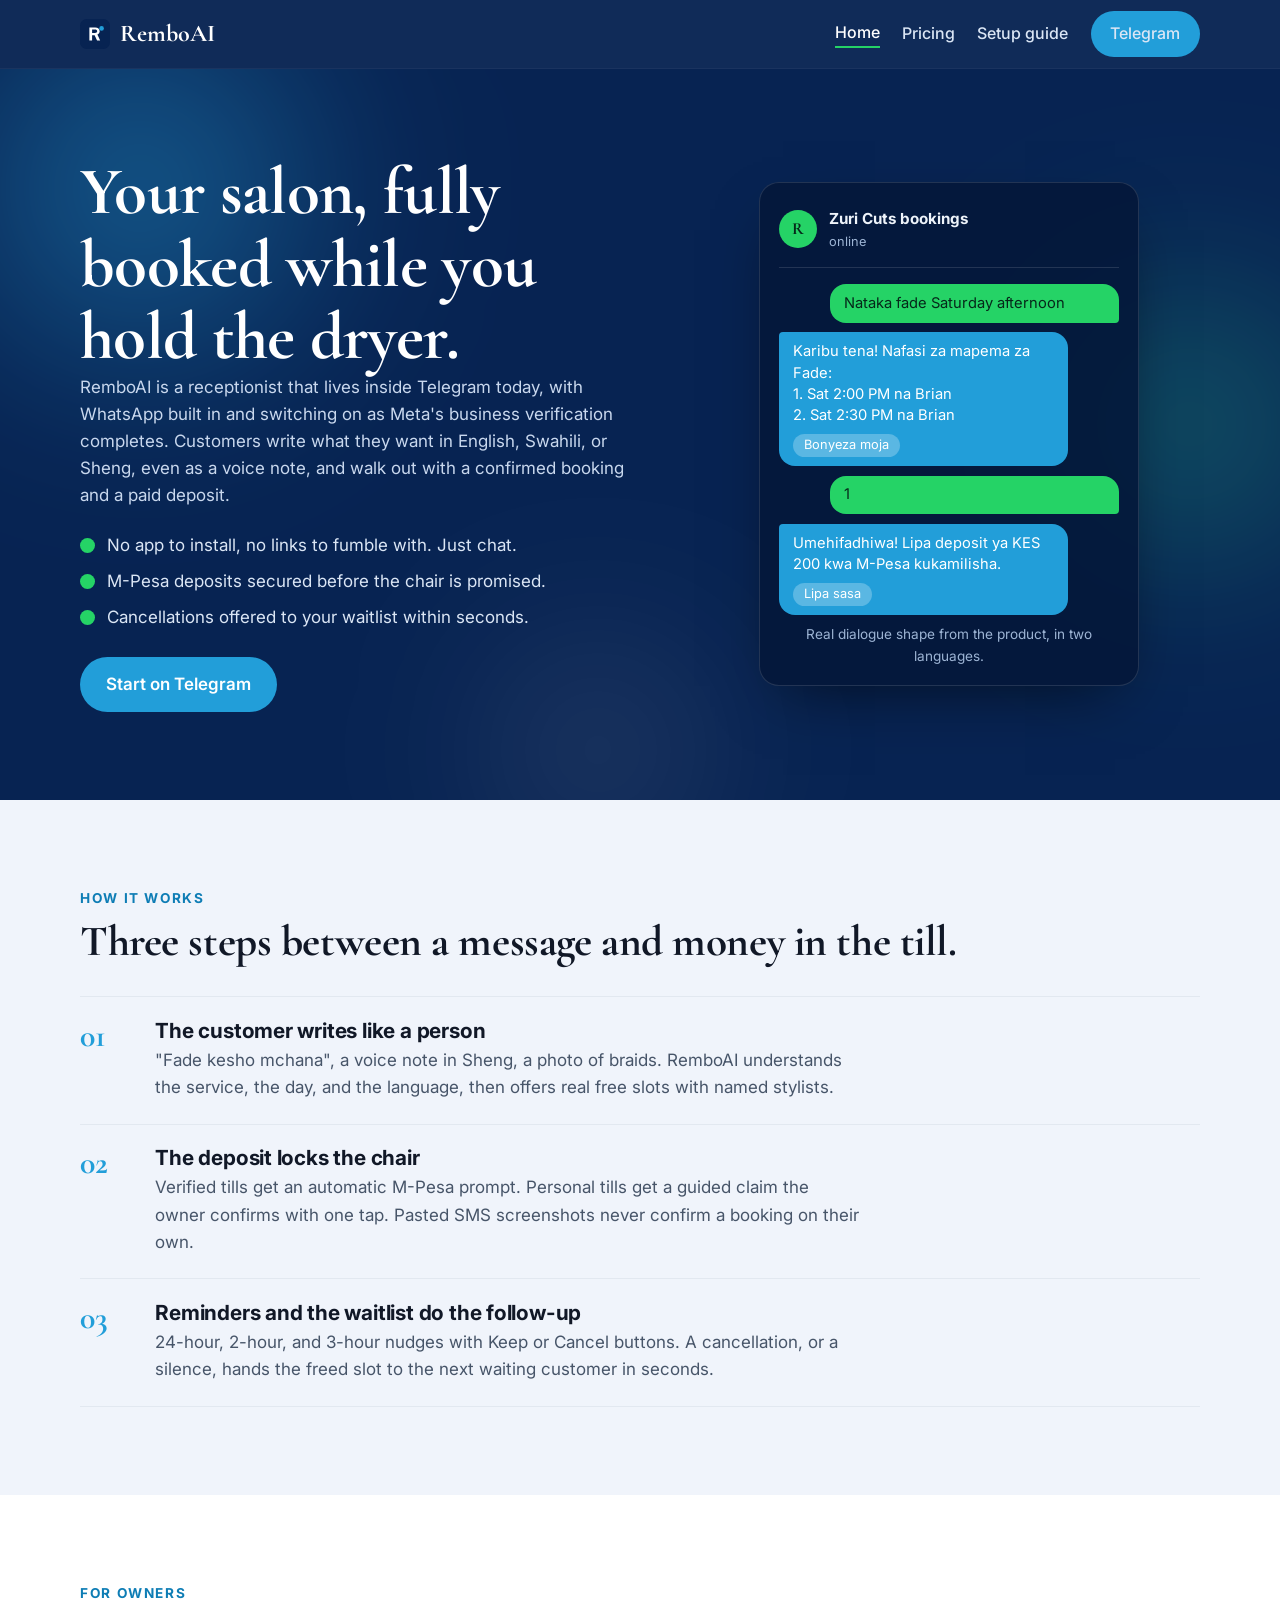
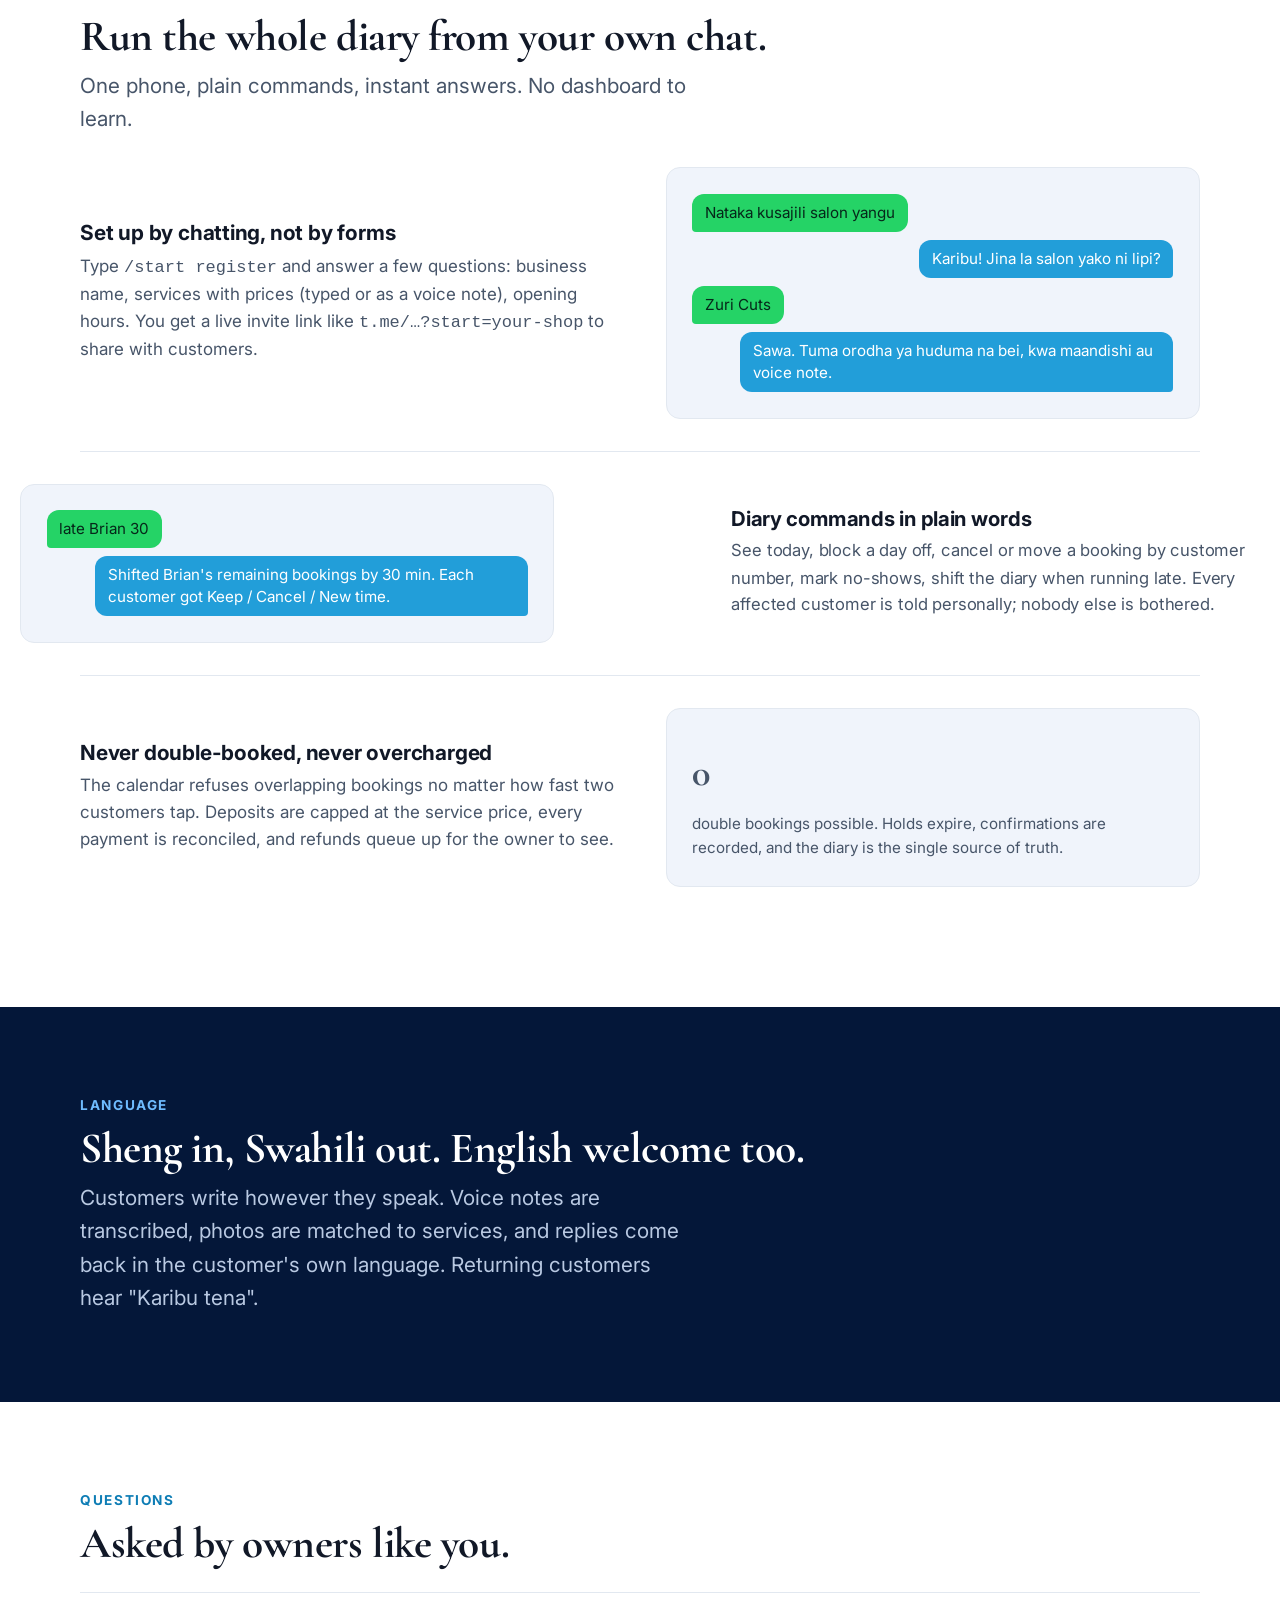
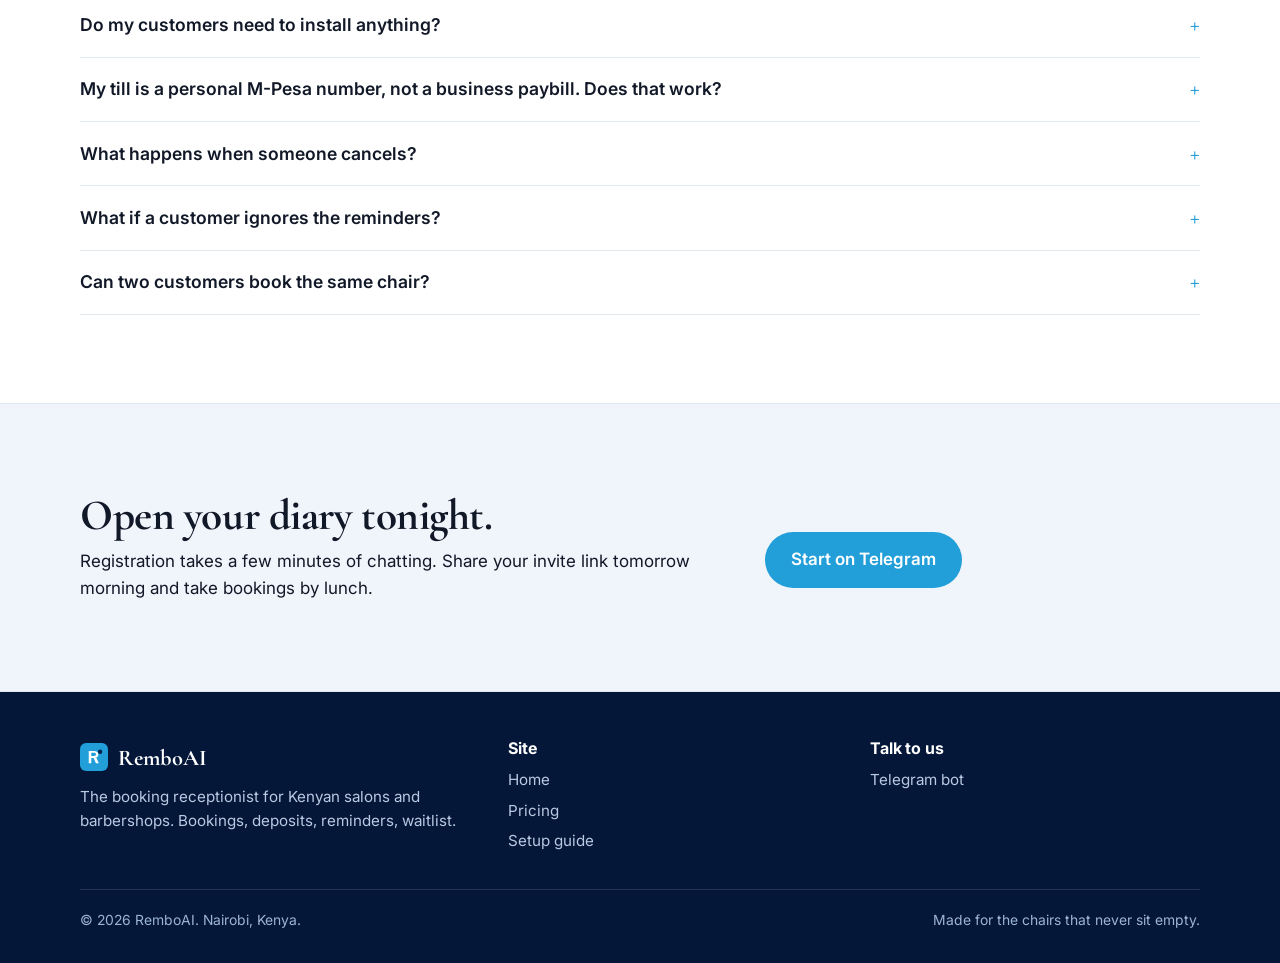
==== site/index.html @ 2207c476 "Add assistant agent and hardening" ====
<!DOCTYPE html>
<html lang="en" class="no-js">
<head>
<meta charset="UTF-8">
<meta name="viewport" content="width=device-width, initial-scale=1.0">
<meta name="theme-color" content="#072352">
<script>document.documentElement.classList.replace('no-js','js');</script>
<title>RemboAI: Your salon's booking receptionist on Telegram, WhatsApp-ready</title>
<meta name="description" content="RemboAI books appointments, takes M-Pesa deposits, sends reminders, and fills cancellations for Kenyan salons and barbershops. Your customers just chat.">
<meta property="og:type" content="website">
<meta property="og:title" content="RemboAI: Your salon's booking receptionist">
<meta property="og:description" content="Bookings, M-Pesa deposits, reminders, and waitlist fill for salons. Your customers just chat.">
<meta property="og:url" content="https://remboai.co.ke/">
<meta name="twitter:card" content="summary">
<link rel="icon" type="image/svg+xml" href="favicon.svg">
<link rel="preconnect" href="https://fonts.googleapis.com">
<link rel="preconnect" href="https://fonts.gstatic.com" crossorigin>
<link href="https://fonts.googleapis.com/css2?family=Cormorant+Garamond:wght@400;600;700&family=Inter:wght@400;500;600;700&display=swap" rel="stylesheet">
<link rel="stylesheet" href="assets/site.css">
<script type="application/ld+json">
{"@context":"https://schema.org","@type":"SoftwareApplication","name":"RemboAI","applicationCategory":"BusinessApplication","operatingSystem":"Telegram","offers":{"@type":"Offer","price":"0","priceCurrency":"KES"},"description":"Chat receptionist for salons: bookings, M-Pesa deposits, reminders, waitlist fill."}
</script>
</head>
<body>
<header class="site-header">
  <div class="wrap header-inner">
    <a class="brand" href="index.html" aria-label="RemboAI home">
      <svg viewBox="0 0 64 64" aria-hidden="true"><rect width="64" height="64" rx="14" fill="#072352"/><path d="M20 46V18h12.5c5.8 0 9.5 3.1 9.5 8 0 3.4-1.9 5.9-4.9 7.1L43 46h-6.6l-5.2-11.5H25.8V46H20zm5.8-16.4h6.2c2.9 0 4.6-1.5 4.6-3.7 0-2.2-1.7-3.6-4.6-3.6h-6.2v7.3z" fill="#fff"/><circle cx="46" cy="20" r="5" fill="#229ed9"/></svg>
      RemboAI
    </a>
    <button class="nav-toggle" aria-expanded="false" aria-controls="main-nav" aria-label="Menu">☰</button>
    <nav class="main-nav" id="main-nav" aria-label="Main">
      <a href="index.html" aria-current="page">Home</a>
      <a href="pricing.html">Pricing</a>
      <a href="setup.html">Setup guide</a>
      <div class="nav-cta">
        <a class="btn btn-primary btn-sm" href="https://t.me/Remboai1_bot">Telegram</a>
      </div>
    </nav>
  </div>
</header>

<main>
  <section class="hero">
    <div class="hero-orb orb-tg" aria-hidden="true"></div>
    <div class="hero-orb orb-wa" aria-hidden="true"></div>
    <div class="hero-orb orb-pearl" aria-hidden="true"></div>
    <div class="wrap hero-grid">
      <div class="hero-copy reveal">
        <h1>Your salon, fully booked while you hold the dryer.</h1>
        <p class="standfirst">RemboAI is a receptionist that lives inside Telegram today, with WhatsApp built in and switching on as Meta's business verification completes. Customers write what they want in English, Swahili, or Sheng, even as a voice note, and walk out with a confirmed booking and a paid deposit.</p>
        <ul class="hero-points">
          <li>No app to install, no links to fumble with. Just chat.</li>
          <li>M-Pesa deposits secured before the chair is promised.</li>
          <li>Cancellations offered to your waitlist within seconds.</li>
        </ul>
        <div class="btn-row">
          <a class="btn btn-tg" href="https://t.me/Remboai1_bot">Start on Telegram</a>
        </div>
      </div>
      <div class="chat-mock reveal d1" role="img" aria-label="Example chat: a customer books a fade for Saturday afternoon and pays a deposit">
        <header>
          <span class="chat-avatar">R</span>
          <div><strong>Zuri Cuts bookings</strong><small>online</small></div>
        </header>
        <p class="bubble me">Nataka fade Saturday afternoon</p>
        <p class="bubble them">Karibu tena! Nafasi za mapema za Fade:<br>1. Sat 2:00 PM na Brian<br>2. Sat 2:30 PM na Brian<br><span class="tap">Bonyeza moja</span></p>
        <p class="bubble me">1</p>
        <p class="bubble them">Umehifadhiwa! Lipa deposit ya KES 200 kwa M-Pesa kukamilisha.<br><span class="tap">Lipa sasa</span></p>
        <p class="chat-caption">Real dialogue shape from the product, in two languages.</p>
      </div>
    </div>
  </section>

  <section class="band-tint" aria-labelledby="how">
    <div class="wrap reveal">
      <p class="section-kicker">How it works</p>
      <h2 id="how">Three steps between a message and money in the till.</h2>
      <ol class="steps">
        <li>
          <div><h3>The customer writes like a person</h3>
          <p>"Fade kesho mchana", a voice note in Sheng, a photo of braids. RemboAI understands the service, the day, and the language, then offers real free slots with named stylists.</p></div>
        </li>
        <li>
          <div><h3>The deposit locks the chair</h3>
          <p>Verified tills get an automatic M-Pesa prompt. Personal tills get a guided claim the owner confirms with one tap. Pasted SMS screenshots never confirm a booking on their own.</p></div>
        </li>
        <li>
          <div><h3>Reminders and the waitlist do the follow-up</h3>
          <p>24-hour, 2-hour, and 3-hour nudges with Keep or Cancel buttons. A cancellation, or a silence, hands the freed slot to the next waiting customer in seconds.</p></div>
        </li>
      </ol>
    </div>
  </section>

  <section aria-labelledby="owners">
    <div class="wrap reveal">
      <p class="section-kicker">For owners</p>
      <h2 id="owners">Run the whole diary from your own chat.</h2>
      <p class="lede">One phone, plain commands, instant answers. No dashboard to learn.</p>
      <div class="feature-row">
        <div>
          <h3>Set up by chatting, not by forms</h3>
          <p>Type <code>/start register</code> and answer a few questions: business name, services with prices (typed or as a voice note), opening hours. You get a live invite link like <code>t.me/…?start=your-shop</code> to share with customers.</p>
        </div>
        <div class="feature-visual">
          <div class="mini-chat">
            <span class="q">Nataka kusajili salon yangu</span>
            <span class="a">Karibu! Jina la salon yako ni lipi?</span>
            <span class="q">Zuri Cuts</span>
            <span class="a">Sawa. Tuma orodha ya huduma na bei, kwa maandishi au voice note.</span>
          </div>
        </div>
      </div>
      <div class="feature-row flip">
        <div>
          <h3>Diary commands in plain words</h3>
          <p>See today, block a day off, cancel or move a booking by customer number, mark no-shows, shift the diary when running late. Every affected customer is told personally; nobody else is bothered.</p>
        </div>
        <div class="feature-visual">
          <div class="mini-chat">
            <span class="q">late Brian 30</span>
            <span class="a">Shifted Brian's remaining bookings by 30 min. Each customer got Keep / Cancel / New time.</span>
          </div>
        </div>
      </div>
      <div class="feature-row">
        <div>
          <h3>Never double-booked, never overcharged</h3>
          <p>The calendar refuses overlapping bookings no matter how fast two customers tap. Deposits are capped at the service price, every payment is reconciled, and refunds queue up for the owner to see.</p>
        </div>
        <div class="feature-visual">
          <p class="stat">0</p>
          <p>double bookings possible. Holds expire, confirmations are recorded, and the diary is the single source of truth.</p>
        </div>
      </div>
    </div>
  </section>

  <section class="band-dark" aria-labelledby="langs">
    <div class="wrap reveal">
      <p class="section-kicker">Language</p>
      <h2 id="langs">Sheng in, Swahili out. English welcome too.</h2>
      <p class="lede">Customers write however they speak. Voice notes are transcribed, photos are matched to services, and replies come back in the customer's own language. Returning customers hear "Karibu tena".</p>
    </div>
  </section>

  <section aria-labelledby="faq">
    <div class="wrap reveal">
      <p class="section-kicker">Questions</p>
      <h2 id="faq">Asked by owners like you.</h2>
      <div class="faq">
        <details>
          <summary>Do my customers need to install anything?</summary>
          <p>No. Everything happens in the WhatsApp or Telegram they already use. The invite link opens a chat, not a download page.</p>
        </details>
        <details>
          <summary>My till is a personal M-Pesa number, not a business paybill. Does that work?</summary>
          <p>Yes. The customer pays at your till and sends the amount plus M-Pesa code in chat; you confirm receipt with one tap and the booking locks in. Unverified screenshots alone never confirm anything.</p>
        </details>
        <details>
          <summary>What happens when someone cancels?</summary>
          <p>The freed slot is offered to your waitlist in join order. The first to tap Yes within 10 minutes takes it. If nobody is waiting, the slot simply opens up.</p>
        </details>
        <details>
          <summary>What if a customer ignores the reminders?</summary>
          <p>The 3-hour Still-coming nudge carries Keep or Cancel buttons. A Cancel frees the slot at once; silence close to the appointment releases it toward the waitlist, and the customer is told.</p>
        </details>
        <details>
          <summary>Can two customers book the same chair?</summary>
          <p>No. The calendar holds a slot the moment it is tapped and the database refuses overlaps, so even two simultaneous taps cannot double-book one stylist.</p>
        </details>
      </div>
    </div>
  </section>

  <section class="cta-band" aria-labelledby="start">
    <div class="wrap reveal">
      <div>
        <h2 id="start">Open your diary tonight.</h2>
        <p>Registration takes a few minutes of chatting. Share your invite link tomorrow morning and take bookings by lunch.</p>
      </div>
      <div class="btn-row">
        <a class="btn btn-primary" href="https://t.me/Remboai1_bot">Start on Telegram</a>
      </div>
    </div>
  </section>
</main>

<footer class="site-footer">
  <div class="wrap">
    <div class="footer-grid">
      <div>
        <p class="footer-brand">
          <svg viewBox="0 0 64 64" aria-hidden="true"><rect width="64" height="64" rx="14" fill="#229ed9"/><path d="M20 46V18h12.5c5.8 0 9.5 3.1 9.5 8 0 3.4-1.9 5.9-4.9 7.1L43 46h-6.6l-5.2-11.5H25.8V46H20zm5.8-16.4h6.2c2.9 0 4.6-1.5 4.6-3.7 0-2.2-1.7-3.6-4.6-3.6h-6.2v7.3z" fill="#fff"/><circle cx="46" cy="20" r="5" fill="#072352"/></svg>
          RemboAI
        </p>
        <p>The booking receptionist for Kenyan salons and barbershops. Bookings, deposits, reminders, waitlist.</p>
      </div>
      <div>
        <h3>Site</h3>
        <ul>
          <li><a href="index.html">Home</a></li>
          <li><a href="pricing.html">Pricing</a></li>
          <li><a href="setup.html">Setup guide</a></li>
        </ul>
      </div>
      <div>
        <h3>Talk to us</h3>
        <ul>
          <li><a href="https://t.me/Remboai1_bot">Telegram bot</a></li>
        </ul>
      </div>
    </div>
    <div class="footer-base">
      <span>© <span id="year">2026</span> RemboAI. Nairobi, Kenya.</span>
      <span>Made for the chairs that never sit empty.</span>
    </div>
  </div>
</footer>
<script src="assets/site.js" defer></script>
</body>
</html>
---- site/assets/site.css ----
/* RemboAI site: The Guard's type and motion system, RemboAI's voice.
   Cormorant Garamond display + Inter body, navy depth, Telegram blue
   and WhatsApp green as the two live accents. Mobile first. */
:root {
  --navy: #072352;
  --navy-deep: #041739;
  --ink: #111827;
  --muted: #475569;
  --line: #e2e8f0;
  --mist: #f0f4fb;
  --white: #fff;
  --tg: #229ed9;
  --tg-dark: #0e7db5;
  --wa: #25d366;
  --wa-dark: #128c7e;
  --teal: #0aa89e;
  --light-blue: #6fbcff;
  --radius-card: 14px;
  --radius-pill: 999px;
  --font-display: "Cormorant Garamond", Georgia, serif;
  --font-body: "Inter", -apple-system, BlinkMacSystemFont, "Segoe UI", sans-serif;
}

*, *::before, *::after { box-sizing: border-box; }
* { margin: 0; }
html { -webkit-text-size-adjust: 100%; scroll-behavior: smooth; -webkit-font-smoothing: antialiased; }
body {
  font-family: var(--font-body);
  color: var(--ink);
  background: var(--white);
  line-height: 1.6;
  font-size: 1.0625rem;
  overflow-x: hidden;
}
section { overflow-x: clip; }
img, svg { max-width: 100%; height: auto; display: block; }
a { color: var(--tg-dark); }
:focus-visible { outline: 3px solid var(--wa); outline-offset: 2px; }

.wrap { width: min(1120px, 92vw); margin-inline: auto; }
section { padding-block: clamp(3rem, 7vw, 5.5rem); }

h1, h2, h3 { font-family: var(--font-display); line-height: 1.08; letter-spacing: -0.01em; }
h1 { font-size: clamp(2.6rem, 5.6vw, 4.2rem); font-weight: 700; }
h2 { font-size: clamp(1.9rem, 3.6vw, 2.7rem); font-weight: 700; margin-bottom: 0.6rem; }
h3 { font-size: 1.3rem; font-weight: 700; font-family: var(--font-body); }
.lede { font-size: clamp(1.1rem, 1.8vw, 1.3rem); color: var(--muted); max-width: 38rem; }
.section-kicker {
  font-size: 0.85rem; font-weight: 700; letter-spacing: 0.12em;
  text-transform: uppercase; color: var(--tg-dark); margin-bottom: 0.5rem;
}

/* Header: fixed navy glass like the reference. */
.site-header {
  position: fixed; top: 0; left: 0; right: 0; z-index: 100;
  background: rgba(7, 35, 82, 0.96);
  border-bottom: 1px solid rgba(255, 255, 255, 0.08);
}
.header-inner { display: flex; align-items: center; justify-content: space-between; gap: 1rem; height: 68px; }
.brand { display: flex; align-items: center; gap: 0.6rem; text-decoration: none; color: #fff; font-family: var(--font-display); font-size: 1.5rem; font-weight: 700; }
.brand svg { width: 30px; height: 30px; }
.main-nav { display: flex; align-items: center; gap: 1.4rem; }
.main-nav a { text-decoration: none; color: #dbe6f5; font-weight: 500; font-size: 1rem; }
.main-nav a:hover { color: #fff; }
.main-nav a[aria-current="page"] { color: #fff; border-bottom: 2px solid var(--wa); }
.nav-cta { display: flex; gap: 0.6rem; }
.nav-toggle { display: none; background: none; border: 1px solid rgba(255,255,255,0.3); border-radius: 8px; padding: 0.45rem 0.7rem; font-size: 1.1rem; cursor: pointer; color: #fff; }
main { padding-top: 68px; }

/* Buttons: Telegram blue primary, WhatsApp green secondary. */
.btn {
  display: inline-block; text-decoration: none; font-weight: 600;
  padding: 0.75rem 1.5rem; border-radius: var(--radius-pill);
  border: 2px solid transparent; transition: background 0.15s, transform 0.15s;
}
.btn-tg { background: var(--tg); color: #fff; }
.btn-tg:hover { background: var(--tg-dark); color: #fff; transform: translateY(-1px); }
.btn-wa { background: var(--wa); color: #06281a; }
.btn-wa:hover { background: #1eb85a; color: #06281a; transform: translateY(-1px); }
.btn-primary { background: var(--tg); color: #fff; }
.btn-primary:hover { background: var(--tg-dark); color: #fff; }
.btn-outline { background: transparent; color: var(--navy); border-color: var(--navy); }
.btn-outline:hover { background: var(--navy); color: #fff; }
.btn-gold { background: var(--wa); border-color: var(--wa); color: #06281a; }
.btn-gold:hover { background: #1eb85a; border-color: #1eb85a; color: #06281a; }
.btn-row { display: flex; flex-wrap: wrap; gap: 0.8rem; margin-top: 1.6rem; }
.btn-sm { padding: 0.5rem 1.1rem; font-size: 0.95rem; }
.nav-cta .btn-outline { color: #fff; border-color: rgba(255,255,255,0.5); }
.nav-cta .btn-outline:hover { background: #fff; color: var(--navy); }

/* Hero: dark navy stage with drifting Telegram/WhatsApp orbs. */
.hero { position: relative; background: var(--navy); color: #fff; overflow: hidden; padding-block: clamp(3rem, 7vw, 5.5rem); }
.hero h1 { color: #fff; }
.hero .standfirst { color: #c9d8ee; }
.hero-points { list-style: none; padding: 0; margin-top: 1.4rem; display: grid; gap: 0.55rem; color: #dbe6f5; }
.hero-points li { padding-left: 1.7rem; position: relative; }
.hero-points li::before { content: ""; position: absolute; left: 0; top: 0.35em; width: 0.9em; height: 0.9em; border-radius: 50%; background: var(--wa); }
.hero-grid { position: relative; z-index: 1; display: grid; grid-template-columns: 1.05fr 0.95fr; gap: clamp(2rem, 5vw, 4rem); align-items: center; }
.hero-orb { position: absolute; border-radius: 50%; filter: blur(90px); mix-blend-mode: screen; pointer-events: none; animation: orbDrift 20s ease-in-out infinite; }
.orb-tg { width: 520px; height: 520px; top: -140px; left: -120px; background: radial-gradient(circle, rgba(34, 158, 217, 0.55) 0%, transparent 65%); }
.orb-wa { width: 420px; height: 420px; top: 20%; right: -120px; background: radial-gradient(circle, rgba(37, 211, 102, 0.4) 0%, transparent 65%); animation-duration: 17s; animation-delay: -5s; }
.orb-pearl { width: 300px; height: 300px; bottom: -100px; left: 35%; background: radial-gradient(circle, rgba(255, 255, 255, 0.22) 0%, transparent 60%); animation-duration: 23s; animation-delay: -9s; }
@keyframes orbDrift {
  0%, 100% { transform: translate3d(0, 0, 0) scale(1); }
  33% { transform: translate3d(60px, -50px, 0) scale(1.12); }
  66% { transform: translate3d(-50px, 40px, 0) scale(0.92); }
}

/* Chat mockup: the two channel colours talk to each other. */
.chat-mock {
  background: rgba(4, 23, 57, 0.85); color: #eef3fa; border-radius: 20px;
  padding: 1.4rem 1.2rem 1.1rem; border: 1px solid rgba(255, 255, 255, 0.12);
  box-shadow: 0 24px 60px -24px rgba(0, 0, 0, 0.6);
  max-width: 380px; margin-inline: auto; width: 100%;
}
.chat-mock header { display: flex; align-items: center; gap: 0.7rem; padding-bottom: 0.9rem; border-bottom: 1px solid rgba(255,255,255,0.12); margin-bottom: 1rem; }
.chat-avatar { width: 38px; height: 38px; border-radius: 50%; background: var(--wa); color: #06281a; display: grid; place-items: center; font-weight: 700; font-family: var(--font-display); }
.chat-mock header small { display: block; color: #9db4d4; font-size: 0.8rem; }
.chat-mock header strong { font-size: 0.95rem; }
.bubble { max-width: 85%; padding: 0.55rem 0.85rem; margin-bottom: 0.6rem; font-size: 0.92rem; line-height: 1.45; }
.bubble.them { background: var(--tg); color: #fff; border-radius: 4px 16px 16px 16px; }
.bubble.me { background: var(--wa); color: #06281a; margin-left: auto; border-radius: 16px 16px 4px 16px; }
.bubble .tap { display: inline-block; margin-top: 0.45rem; background: rgba(255, 255, 255, 0.25); border-radius: 999px; padding: 0.15rem 0.7rem; font-size: 0.8rem; }
.chat-caption { text-align: center; color: #9db4d4; font-size: 0.85rem; margin-top: 0.4rem; }

/* Bubbles arrive one by one when the mock scrolls into view. */
.js .chat-mock .bubble, .js .chat-mock .chat-caption { opacity: 0; transform: translateY(12px); transition: opacity 0.5s ease, transform 0.5s ease; }
.js .chat-mock.playing .bubble, .js .chat-mock.playing .chat-caption { opacity: 1; transform: none; }
.js .chat-mock.playing .bubble:nth-of-type(1) { transition-delay: 0.2s; }
.js .chat-mock.playing .bubble:nth-of-type(2) { transition-delay: 1s; }
.js .chat-mock.playing .bubble:nth-of-type(3) { transition-delay: 1.9s; }
.js .chat-mock.playing .bubble:nth-of-type(4) { transition-delay: 2.7s; }
.js .chat-mock.playing .chat-caption { transition-delay: 3.4s; }
.typing { display: inline-flex; gap: 4px; padding: 0.2rem 0; }
.typing i { width: 7px; height: 7px; border-radius: 50%; background: currentColor; opacity: 0.4; animation: pulse 1s ease-in-out infinite; }
.typing i:nth-child(2) { animation-delay: 0.15s; }
.typing i:nth-child(3) { animation-delay: 0.3s; }
@keyframes pulse { 0%, 100% { opacity: 0.3; } 50% { opacity: 1; } }

/* Scroll reveal with stagger, from the reference system. */
.js .reveal { opacity: 0; transform: translateY(28px); transition: opacity 0.9s cubic-bezier(0.22, 1, 0.36, 1), transform 0.9s cubic-bezier(0.22, 1, 0.36, 1); }
.js .reveal.visible { opacity: 1; transform: translateY(0); }
.js .reveal.d1 { transition-delay: 0.08s; }
.js .reveal.d2 { transition-delay: 0.16s; }
.js .reveal.d3 { transition-delay: 0.24s; }

/* Spotlight slide-in for feature rows: copy and visual arrive from opposite sides. */
.js .feature-row > div { transition: opacity 1s cubic-bezier(0.22, 1, 0.36, 1), transform 1s cubic-bezier(0.22, 1, 0.36, 1); }
.js .feature-row > div:first-child { opacity: 0; transform: translateX(-60px) scale(0.98); transition-delay: 0.1s; }
.js .feature-row > div:last-child { opacity: 0; transform: translateX(60px); transition-delay: 0.25s; }
.js .feature-row.flip > div:first-child { transform: translateX(60px) scale(0.98); }
.js .feature-row.flip > div:last-child { transform: translateX(-60px); }
.js .feature-row.visible > div { opacity: 1; transform: none; }

/* Alternating bands */
.band-tint { background: var(--mist); }
.band-dark { background: var(--navy-deep); color: #e6edf7; }
.band-dark h2, .band-dark h3 { color: #fff; }
.band-dark .lede, .band-dark p { color: #b9c9e2; }
.band-dark .section-kicker { color: var(--light-blue); }

/* Steps */
.steps { list-style: none; padding: 0; margin-top: 2rem; display: grid; gap: 0; counter-reset: step; }
.steps li { counter-increment: step; display: grid; grid-template-columns: 3.5rem 1fr; gap: 1.2rem; padding: 1.4rem 0; border-top: 1px solid var(--line); }
.steps li:last-child { border-bottom: 1px solid var(--line); }
.steps li::before { content: counter(step, decimal-leading-zero); font-family: var(--font-display); font-size: 2rem; font-weight: 700; color: var(--tg); line-height: 1; }
.steps li p { color: var(--muted); margin-top: 0.3rem; max-width: 44rem; }

/* Feature rows */
.feature-row { display: grid; grid-template-columns: 1fr 1fr; gap: clamp(1.5rem, 4vw, 3.5rem); align-items: center; padding: 2rem 0; }
.feature-row + .feature-row { border-top: 1px solid var(--line); }
.feature-row.flip > :first-child { order: 2; }
.feature-row p { color: var(--muted); margin-top: 0.5rem; }
.feature-row ul { margin-top: 0.8rem; padding-left: 1.2rem; color: var(--muted); }
.feature-visual { background: var(--mist); border: 1px solid var(--line); border-radius: var(--radius-card); padding: 1.6rem; font-size: 0.95rem; }
.feature-visual code { font-size: 0.9em; background: rgba(7, 35, 82, 0.08); padding: 0.1em 0.4em; border-radius: 6px; }
.mini-chat { display: grid; gap: 0.5rem; }
.mini-chat span { padding: 0.5rem 0.8rem; line-height: 1.45; }
.mini-chat .q { background: var(--wa); color: #06281a; border-radius: 12px 12px 12px 4px; justify-self: start; max-width: 90%; }
.mini-chat .a { background: var(--tg); color: #fff; border-radius: 12px 12px 4px 12px; justify-self: end; max-width: 90%; }
.stat { font-family: var(--font-display); font-size: 2.4rem; font-weight: 700; color: var(--tg-dark); }

/* Pricing tiers */
.tiers { display: grid; grid-template-columns: repeat(3, 1fr); gap: 1.2rem; margin-top: 2rem; align-items: stretch; }
.tier { border: 1px solid var(--line); border-radius: var(--radius-card); padding: 1.8rem 1.6rem; display: flex; flex-direction: column; background: var(--white); }
.tier.featured { background: var(--navy); color: #e6edf7; border-color: var(--navy); }
.tier.featured h3 { color: #fff; font-family: var(--font-body); }
.tier.featured p, .tier.featured li { color: #b9c9e2; }
.tier .price { font-family: var(--font-display); font-size: 2.4rem; font-weight: 700; margin: 0.6rem 0 0.2rem; }
.tier .per { color: var(--muted); font-size: 0.95rem; }
.tier.featured .per { color: #9db4d4; }
.tier ul { list-style: none; padding: 0; margin: 1.2rem 0 1.6rem; display: grid; gap: 0.5rem; font-size: 0.98rem; }
.tier li { padding-left: 1.5rem; position: relative; }
.tier li::before { content: "✓"; position: absolute; left: 0; color: var(--teal); font-weight: 700; }
.tier .btn-row { margin-top: auto; }
.tier-tag { display: inline-block; align-self: flex-start; font-size: 0.78rem; font-weight: 700; letter-spacing: 0.1em; text-transform: uppercase; color: var(--tg-dark); border: 1px solid var(--tg); border-radius: 999px; padding: 0.2rem 0.8rem; margin-bottom: 0.8rem; }
.tier.featured .tier-tag { color: var(--wa); border-color: var(--wa); }
.fineprint { color: var(--muted); font-size: 0.92rem; margin-top: 1.6rem; max-width: 46rem; }

/* Setup guide */
.guide-step { display: grid; grid-template-columns: 1fr; gap: 0.4rem; padding: 1.6rem 0; border-top: 1px solid var(--line); }
.guide-step:first-of-type { border-top: 0; }
.guide-step h2 { font-size: clamp(1.4rem, 2.4vw, 1.8rem); }
.guide-step .sample { background: var(--navy-deep); color: #e8eef7; border-radius: 12px; padding: 1rem 1.2rem; font-size: 0.95rem; margin-top: 0.7rem; max-width: 36rem; }
.guide-step .sample b { color: var(--wa); font-weight: 600; }
.guide-step p { color: var(--muted); max-width: 46rem; }

/* FAQ */
.faq { margin-top: 1.6rem; border-top: 1px solid var(--line); }
.faq details { border-bottom: 1px solid var(--line); padding: 1.1rem 0; }
.faq summary { cursor: pointer; font-weight: 600; font-size: 1.1rem; list-style: none; display: flex; justify-content: space-between; gap: 1rem; align-items: baseline; }
.faq summary::-webkit-details-marker { display: none; }
.faq summary::after { content: "+"; font-family: var(--font-display); color: var(--tg); font-size: 1.5rem; line-height: 1; flex-shrink: 0; }
.faq details[open] summary::after { content: "-"; }
.faq details p { color: var(--muted); margin-top: 0.6rem; max-width: 46rem; }

/* Closing band + footer */
.cta-band { background: var(--mist); border-block: 1px solid var(--line); }
.cta-band .wrap { display: grid; grid-template-columns: 1.2fr 0.8fr; gap: 2rem; align-items: center; }
.site-footer { background: var(--navy-deep); color: #b9c9e2; padding-block: 3rem 2rem; font-size: 0.95rem; }
.footer-grid { display: grid; grid-template-columns: 1.2fr 1fr 1fr; gap: 2rem; }
.site-footer h3 { color: #fff; font-size: 1rem; font-family: var(--font-body); margin-bottom: 0.7rem; }
.site-footer ul { list-style: none; padding: 0; display: grid; gap: 0.4rem; }
.site-footer a { color: #b9c9e2; text-decoration: none; }
.site-footer a:hover { color: #fff; }
.footer-brand { display: flex; align-items: center; gap: 0.6rem; color: #fff; font-family: var(--font-display); font-size: 1.4rem; font-weight: 700; margin-bottom: 0.6rem; }
.footer-brand svg { width: 28px; height: 28px; }
.footer-base { margin-top: 2.2rem; padding-top: 1.2rem; border-top: 1px solid rgba(255,255,255,0.12); display: flex; flex-wrap: wrap; gap: 0.5rem 1.5rem; justify-content: space-between; font-size: 0.87rem; color: #9db4d4; }

/* Inner page hero */
.page-hero { padding-block: clamp(2.5rem, 6vw, 4rem) clamp(1.5rem, 3vw, 2.5rem); }
.page-hero p { color: var(--muted); margin-top: 0.8rem; max-width: 44rem; font-size: 1.15rem; }

/* Responsive */
@media (max-width: 920px) {
  .hero-grid { grid-template-columns: 1fr; }
  .tiers { grid-template-columns: 1fr; max-width: 34rem; }
  .feature-row { grid-template-columns: 1fr; }
  .feature-row.flip > :first-child { order: 0; }
  .cta-band .wrap { grid-template-columns: 1fr; }
  .footer-grid { grid-template-columns: 1fr 1fr; }
  .main-nav { display: none; position: absolute; top: 68px; left: 0; right: 0; background: var(--navy); border-bottom: 1px solid rgba(255,255,255,0.12); flex-direction: column; align-items: stretch; padding: 1rem 4vw 1.4rem; gap: 0.2rem; }
  .main-nav.open { display: flex; }
  .main-nav a { padding: 0.6rem 0; border-top: 1px solid rgba(255,255,255,0.12); }
  .main-nav a:first-child { border-top: 0; }
  .nav-cta { flex-direction: column; padding-top: 0.6rem; }
  .nav-toggle { display: block; }
}
@media (max-width: 620px) {
  body { font-size: 1rem; }
  .footer-grid { grid-template-columns: 1fr; }
  .steps li { grid-template-columns: 2.4rem 1fr; gap: 0.8rem; }
  .steps li::before { font-size: 1.5rem; }
  .btn-row .btn { flex: 1 1 auto; text-align: center; }
}

@media (prefers-reduced-motion: reduce) {
  html { scroll-behavior: auto; }
  *, *::before, *::after { animation-duration: 0.01ms !important; animation-iteration-count: 1 !important; transition-duration: 0.01ms !important; }
  .js .reveal, .js .feature-row > div, .js .chat-mock .bubble, .js .chat-mock .chat-caption { opacity: 1; transform: none; }
  .hero-orb { display: none; }
}
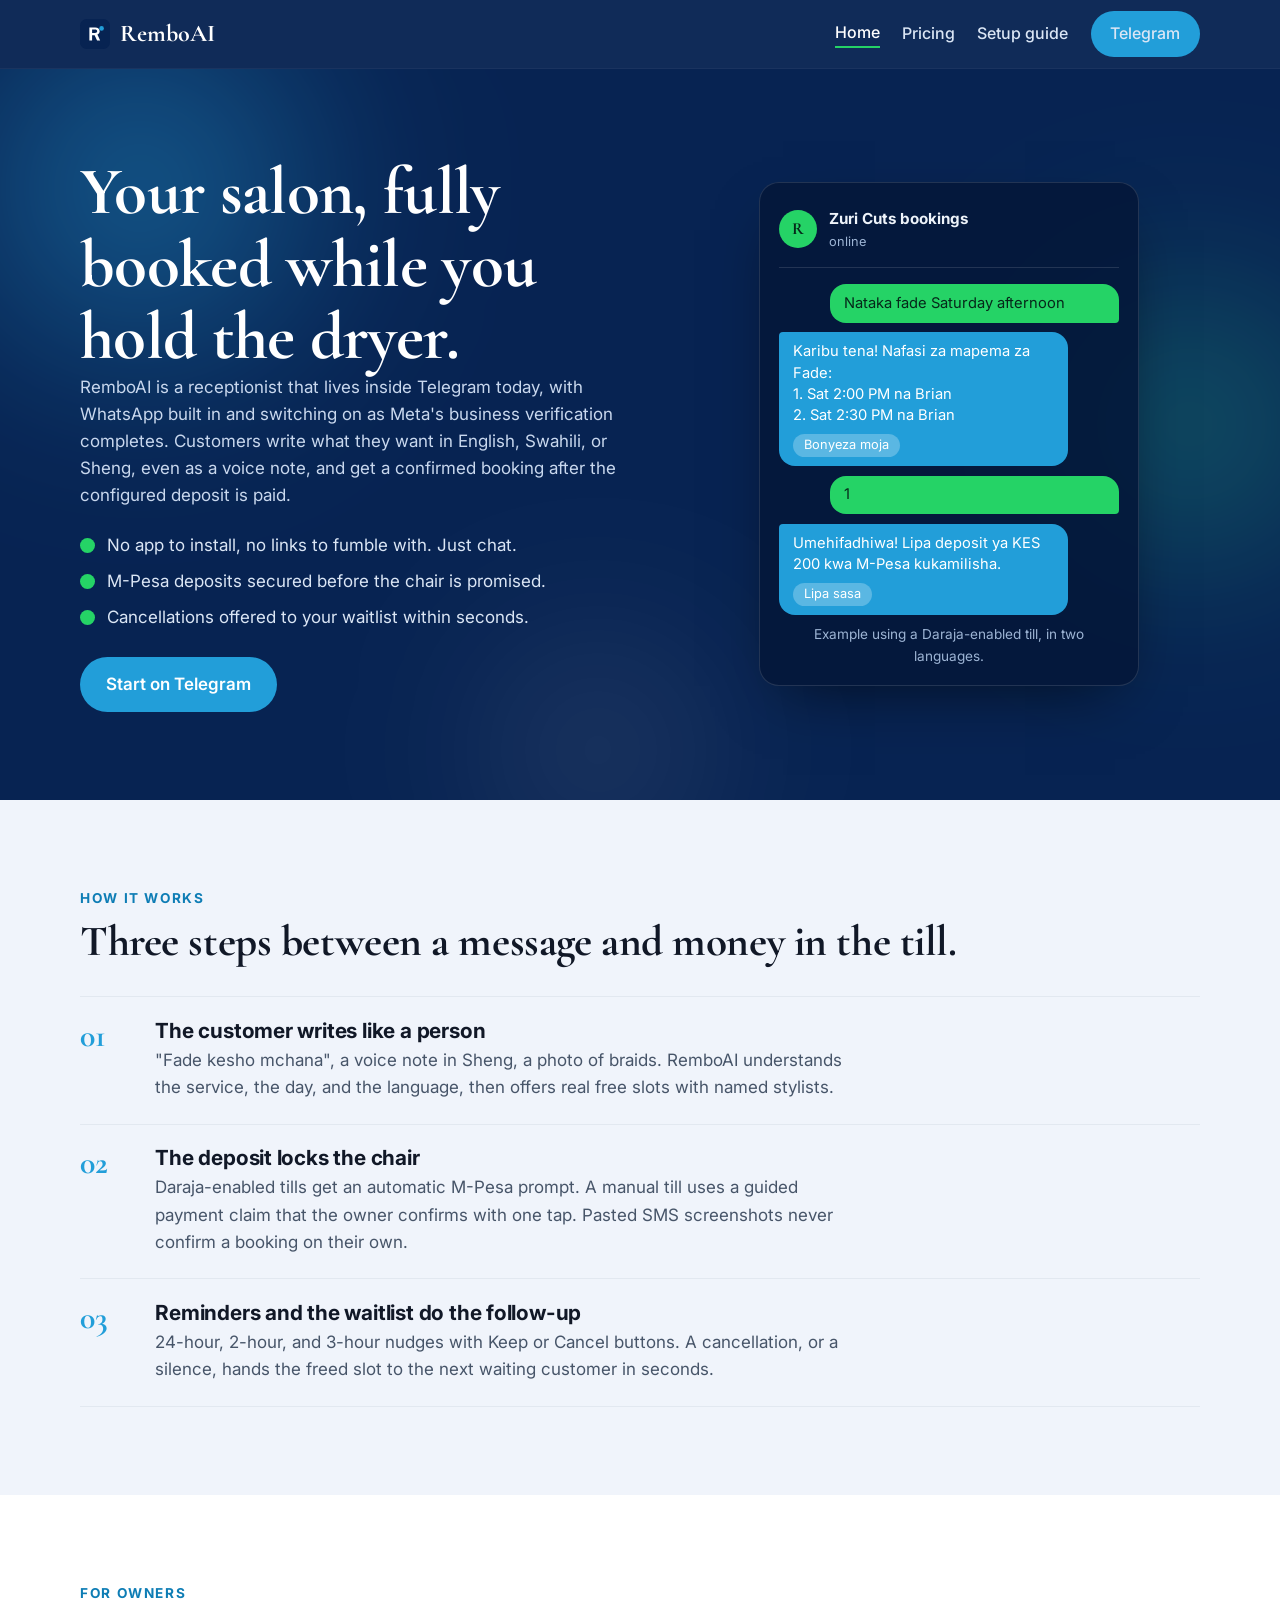
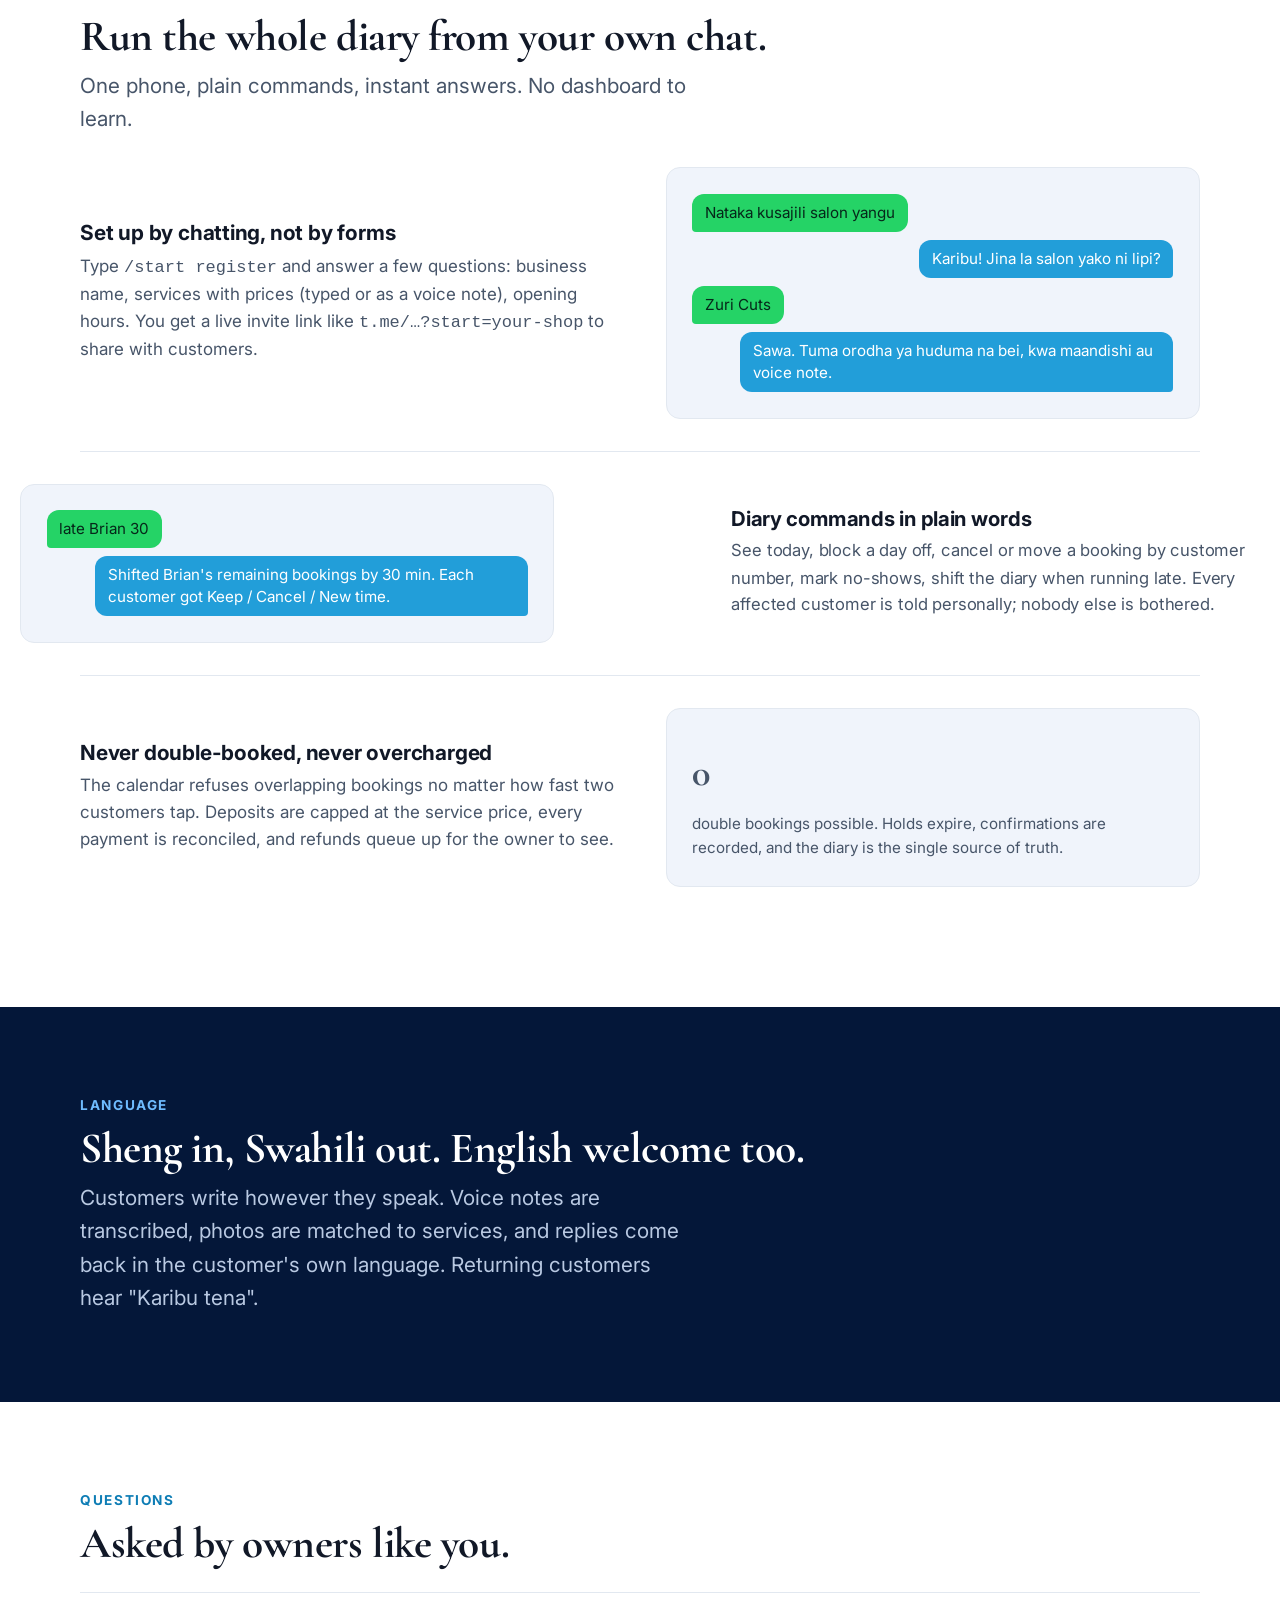
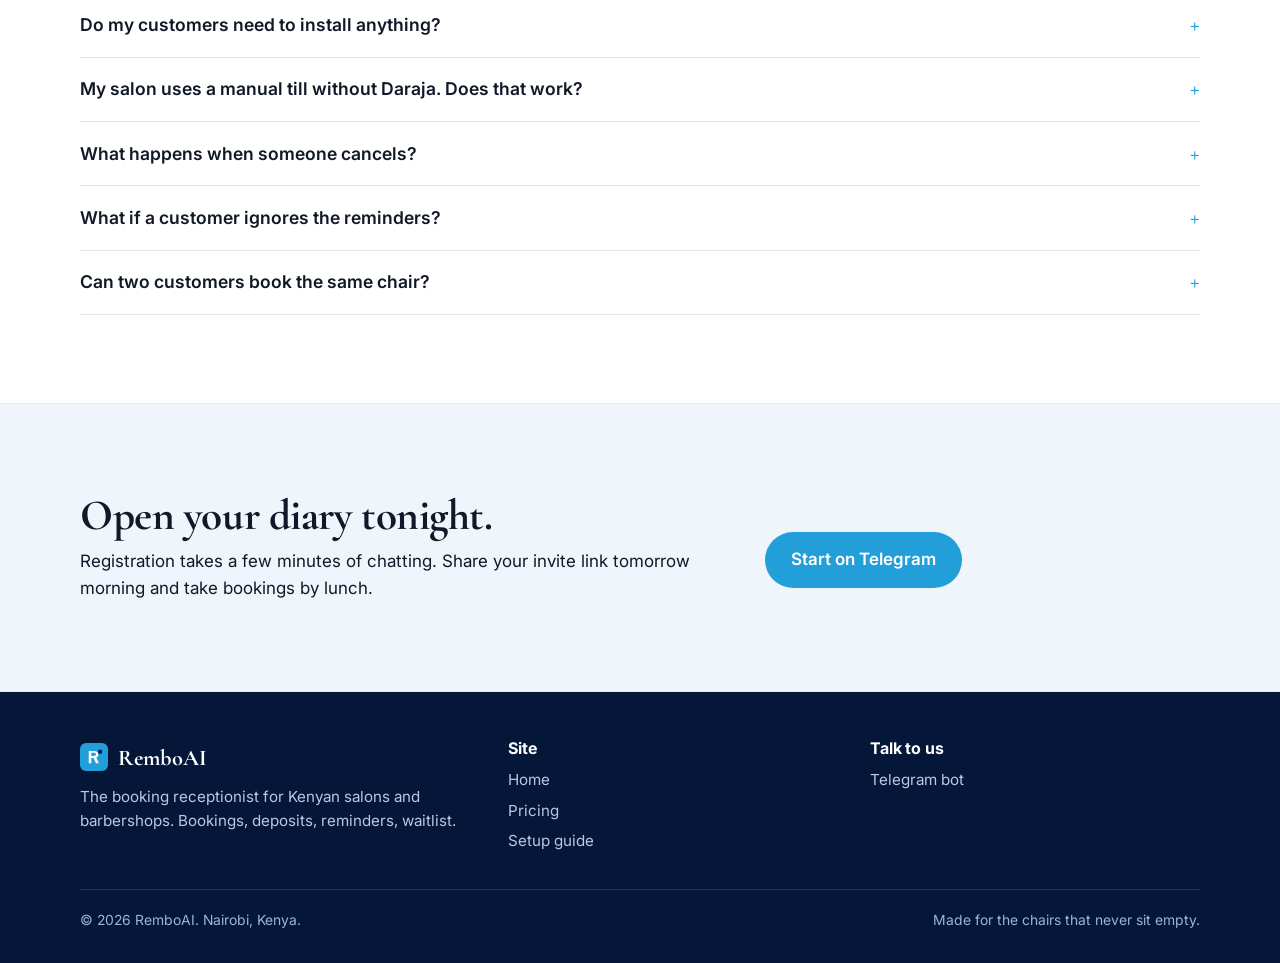
==== commit 21d52e5f: "Improve agent flows and manual till handling" ====
--- a/site/index.html
+++ b/site/index.html
@@ -7,10 +7,11 @@
 <script>document.documentElement.classList.replace('no-js','js');</script>
 <title>RemboAI: Your salon's booking receptionist on Telegram, WhatsApp-ready</title>
 <meta name="description" content="RemboAI books appointments, takes M-Pesa deposits, sends reminders, and fills cancellations for Kenyan salons and barbershops. Your customers just chat.">
+<link rel="canonical" href="https://remboai.duckdns.org/">
 <meta property="og:type" content="website">
 <meta property="og:title" content="RemboAI: Your salon's booking receptionist">
 <meta property="og:description" content="Bookings, M-Pesa deposits, reminders, and waitlist fill for salons. Your customers just chat.">
-<meta property="og:url" content="https://remboai.co.ke/">
+<meta property="og:url" content="https://remboai.duckdns.org/">
 <meta name="twitter:card" content="summary">
 <link rel="icon" type="image/svg+xml" href="favicon.svg">
 <link rel="preconnect" href="https://fonts.googleapis.com">
@@ -48,7 +49,7 @@
     <div class="wrap hero-grid">
       <div class="hero-copy reveal">
         <h1>Your salon, fully booked while you hold the dryer.</h1>
-        <p class="standfirst">RemboAI is a receptionist that lives inside Telegram today, with WhatsApp built in and switching on as Meta's business verification completes. Customers write what they want in English, Swahili, or Sheng, even as a voice note, and walk out with a confirmed booking and a paid deposit.</p>
+        <p class="standfirst">RemboAI is a receptionist that lives inside Telegram today, with WhatsApp built in and switching on as Meta's business verification completes. Customers write what they want in English, Swahili, or Sheng, even as a voice note, and get a confirmed booking after the configured deposit is paid.</p>
         <ul class="hero-points">
           <li>No app to install, no links to fumble with. Just chat.</li>
           <li>M-Pesa deposits secured before the chair is promised.</li>
@@ -67,7 +68,7 @@
         <p class="bubble them">Karibu tena! Nafasi za mapema za Fade:<br>1. Sat 2:00 PM na Brian<br>2. Sat 2:30 PM na Brian<br><span class="tap">Bonyeza moja</span></p>
         <p class="bubble me">1</p>
         <p class="bubble them">Umehifadhiwa! Lipa deposit ya KES 200 kwa M-Pesa kukamilisha.<br><span class="tap">Lipa sasa</span></p>
-        <p class="chat-caption">Real dialogue shape from the product, in two languages.</p>
+        <p class="chat-caption">Example using a Daraja-enabled till, in two languages.</p>
       </div>
     </div>
   </section>
@@ -83,7 +84,7 @@
         </li>
         <li>
           <div><h3>The deposit locks the chair</h3>
-          <p>Verified tills get an automatic M-Pesa prompt. Personal tills get a guided claim the owner confirms with one tap. Pasted SMS screenshots never confirm a booking on their own.</p></div>
+          <p>Daraja-enabled tills get an automatic M-Pesa prompt. A manual till uses a guided payment claim that the owner confirms with one tap. Pasted SMS screenshots never confirm a booking on their own.</p></div>
         </li>
         <li>
           <div><h3>Reminders and the waitlist do the follow-up</h3>
@@ -155,8 +156,8 @@
           <p>No. Everything happens in the WhatsApp or Telegram they already use. The invite link opens a chat, not a download page.</p>
         </details>
         <details>
-          <summary>My till is a personal M-Pesa number, not a business paybill. Does that work?</summary>
-          <p>Yes. The customer pays at your till and sends the amount plus M-Pesa code in chat; you confirm receipt with one tap and the booking locks in. Unverified screenshots alone never confirm anything.</p>
+          <summary>My salon uses a manual till without Daraja. Does that work?</summary>
+          <p>Yes. Configure it with only the bare seven-digit till number. The customer pays there and sends the amount plus M-Pesa code in chat; you confirm the claim with one tap and the booking locks in. Screenshots alone never confirm anything.</p>
         </details>
         <details>
           <summary>What happens when someone cancels?</summary>
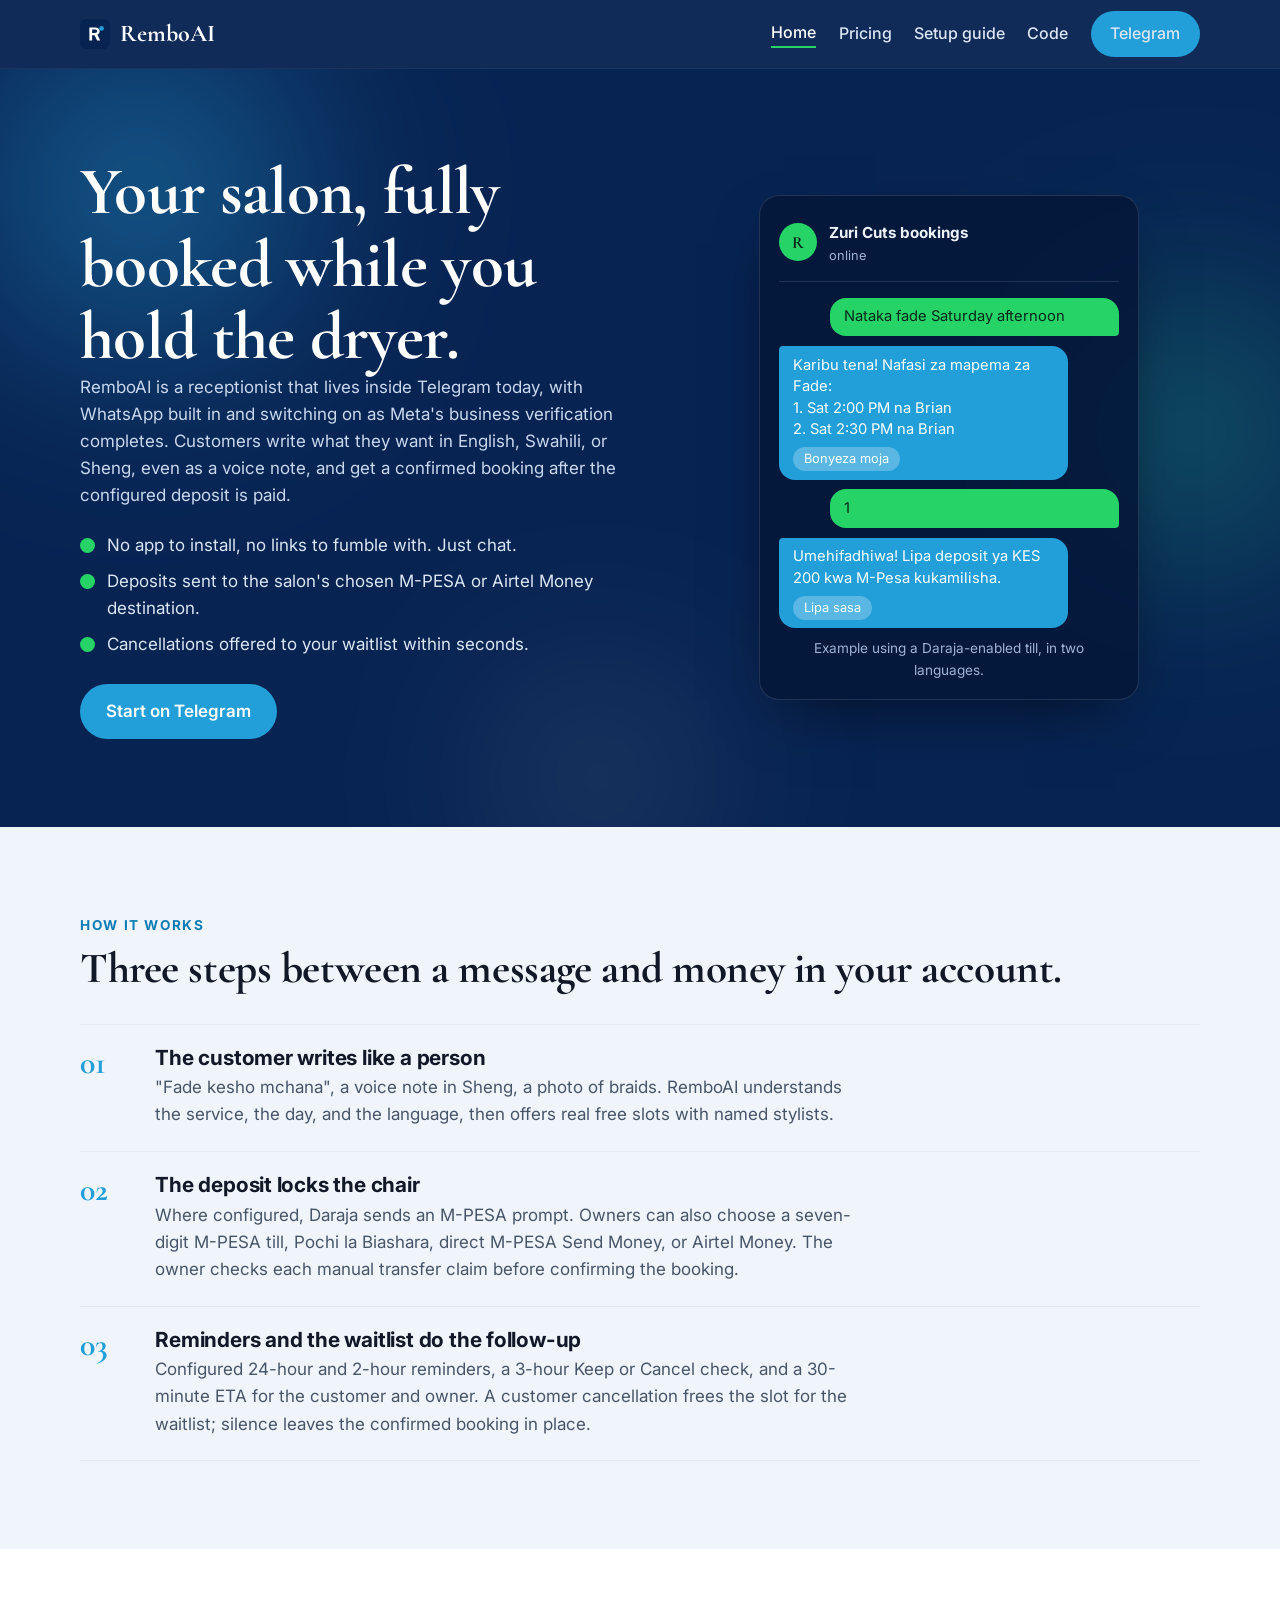
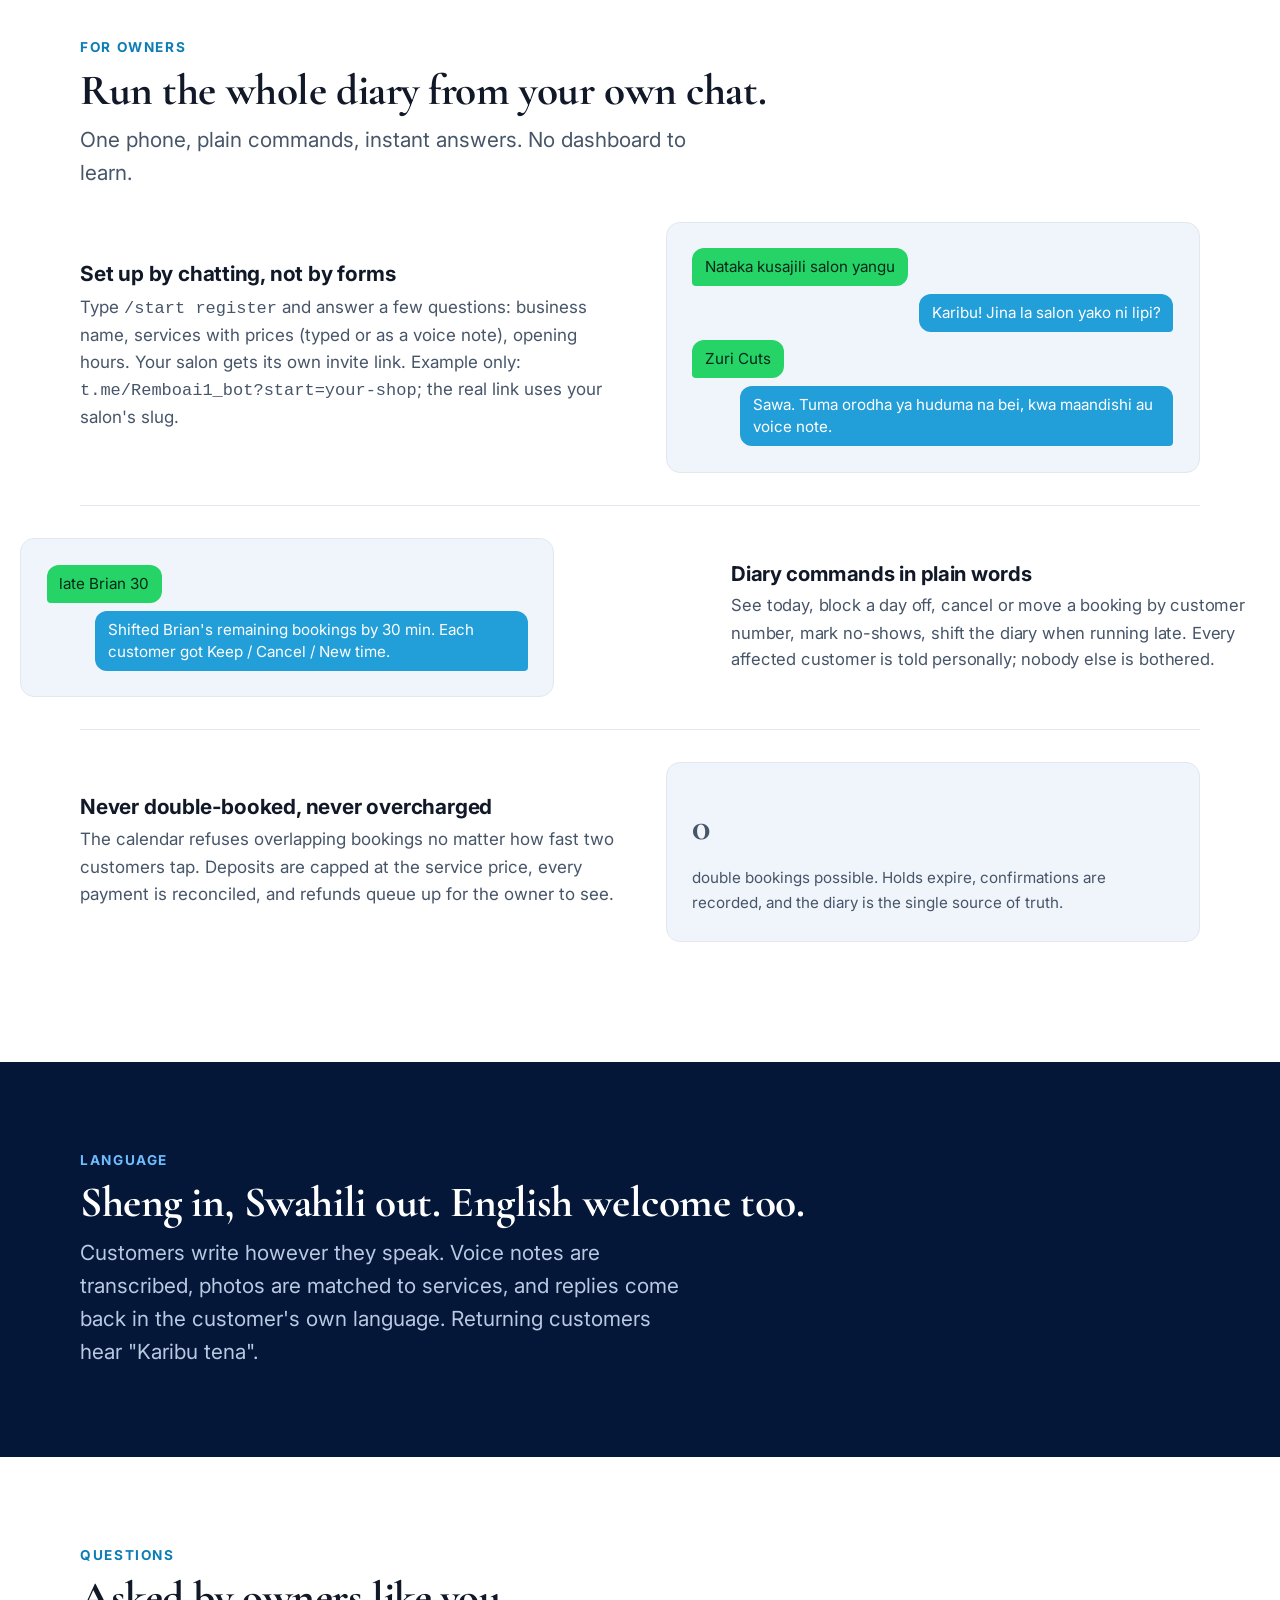
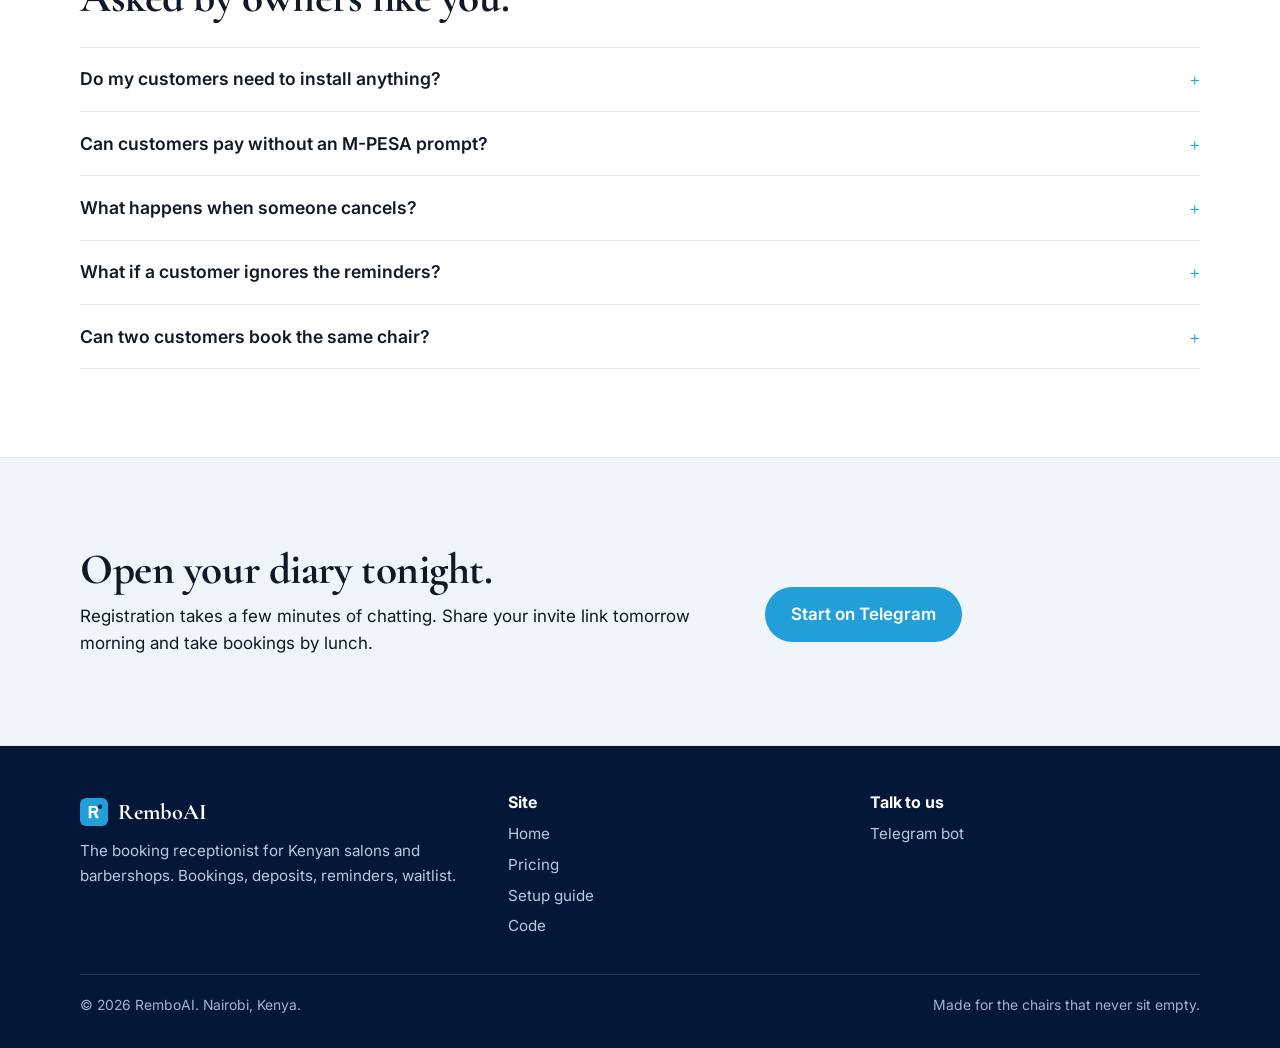
==== commit 00af4a0e: "Add manual payment flows and agent updates" ====
--- a/site/index.html
+++ b/site/index.html
@@ -6,11 +6,11 @@
 <meta name="theme-color" content="#072352">
 <script>document.documentElement.classList.replace('no-js','js');</script>
 <title>RemboAI: Your salon's booking receptionist on Telegram, WhatsApp-ready</title>
-<meta name="description" content="RemboAI books appointments, takes M-Pesa deposits, sends reminders, and fills cancellations for Kenyan salons and barbershops. Your customers just chat.">
+<meta name="description" content="RemboAI books appointments, guides M-PESA and Airtel Money deposits, sends reminders, and fills cancellations for Kenyan salons and barbershops. Your customers just chat.">
 <link rel="canonical" href="https://remboai.duckdns.org/">
 <meta property="og:type" content="website">
 <meta property="og:title" content="RemboAI: Your salon's booking receptionist">
-<meta property="og:description" content="Bookings, M-Pesa deposits, reminders, and waitlist fill for salons. Your customers just chat.">
+<meta property="og:description" content="Bookings, M-PESA and Airtel Money deposits, reminders, and waitlist fill for salons. Your customers just chat.">
 <meta property="og:url" content="https://remboai.duckdns.org/">
 <meta name="twitter:card" content="summary">
 <link rel="icon" type="image/svg+xml" href="favicon.svg">
@@ -19,7 +19,7 @@
 <link href="https://fonts.googleapis.com/css2?family=Cormorant+Garamond:wght@400;600;700&family=Inter:wght@400;500;600;700&display=swap" rel="stylesheet">
 <link rel="stylesheet" href="assets/site.css">
 <script type="application/ld+json">
-{"@context":"https://schema.org","@type":"SoftwareApplication","name":"RemboAI","applicationCategory":"BusinessApplication","operatingSystem":"Telegram","offers":{"@type":"Offer","price":"0","priceCurrency":"KES"},"description":"Chat receptionist for salons: bookings, M-Pesa deposits, reminders, waitlist fill."}
+{"@context":"https://schema.org","@type":"SoftwareApplication","name":"RemboAI","applicationCategory":"BusinessApplication","operatingSystem":"Telegram","offers":{"@type":"Offer","price":"0","priceCurrency":"KES"},"description":"Chat receptionist for salons: bookings, M-PESA and Airtel Money deposits, reminders, waitlist fill."}
 </script>
 </head>
 <body>
@@ -34,6 +34,7 @@
       <a href="index.html" aria-current="page">Home</a>
       <a href="pricing.html">Pricing</a>
       <a href="setup.html">Setup guide</a>
+      <a href="https://github.com/Greatman62k/remboai" target="_blank" rel="noopener noreferrer">Code</a>
       <div class="nav-cta">
         <a class="btn btn-primary btn-sm" href="https://t.me/Remboai1_bot">Telegram</a>
       </div>
@@ -52,7 +53,7 @@
         <p class="standfirst">RemboAI is a receptionist that lives inside Telegram today, with WhatsApp built in and switching on as Meta's business verification completes. Customers write what they want in English, Swahili, or Sheng, even as a voice note, and get a confirmed booking after the configured deposit is paid.</p>
         <ul class="hero-points">
           <li>No app to install, no links to fumble with. Just chat.</li>
-          <li>M-Pesa deposits secured before the chair is promised.</li>
+          <li>Deposits sent to the salon's chosen M-PESA or Airtel Money destination.</li>
           <li>Cancellations offered to your waitlist within seconds.</li>
         </ul>
         <div class="btn-row">
@@ -76,7 +77,7 @@
   <section class="band-tint" aria-labelledby="how">
     <div class="wrap reveal">
       <p class="section-kicker">How it works</p>
-      <h2 id="how">Three steps between a message and money in the till.</h2>
+      <h2 id="how">Three steps between a message and money in your account.</h2>
       <ol class="steps">
         <li>
           <div><h3>The customer writes like a person</h3>
@@ -84,11 +85,11 @@
         </li>
         <li>
           <div><h3>The deposit locks the chair</h3>
-          <p>Daraja-enabled tills get an automatic M-Pesa prompt. A manual till uses a guided payment claim that the owner confirms with one tap. Pasted SMS screenshots never confirm a booking on their own.</p></div>
+          <p>Where configured, Daraja sends an M-PESA prompt. Owners can also choose a seven-digit M-PESA till, Pochi la Biashara, direct M-PESA Send Money, or Airtel Money. The owner checks each manual transfer claim before confirming the booking.</p></div>
         </li>
         <li>
           <div><h3>Reminders and the waitlist do the follow-up</h3>
-          <p>24-hour, 2-hour, and 3-hour nudges with Keep or Cancel buttons. A cancellation, or a silence, hands the freed slot to the next waiting customer in seconds.</p></div>
+          <p>Configured 24-hour and 2-hour reminders, a 3-hour Keep or Cancel check, and a 30-minute ETA for the customer and owner. A customer cancellation frees the slot for the waitlist; silence leaves the confirmed booking in place.</p></div>
         </li>
       </ol>
     </div>
@@ -102,7 +103,7 @@
       <div class="feature-row">
         <div>
           <h3>Set up by chatting, not by forms</h3>
-          <p>Type <code>/start register</code> and answer a few questions: business name, services with prices (typed or as a voice note), opening hours. You get a live invite link like <code>t.me/…?start=your-shop</code> to share with customers.</p>
+          <p>Type <code>/start register</code> and answer a few questions: business name, services with prices (typed or as a voice note), opening hours. Your salon gets its own invite link. Example only: <code>t.me/Remboai1_bot?start=your-shop</code>; the real link uses your salon's slug.</p>
         </div>
         <div class="feature-visual">
           <div class="mini-chat">
@@ -153,11 +154,11 @@
       <div class="faq">
         <details>
           <summary>Do my customers need to install anything?</summary>
-          <p>No. Everything happens in the WhatsApp or Telegram they already use. The invite link opens a chat, not a download page.</p>
-        </details>
-        <details>
-          <summary>My salon uses a manual till without Daraja. Does that work?</summary>
-          <p>Yes. Configure it with only the bare seven-digit till number. The customer pays there and sends the amount plus M-Pesa code in chat; you confirm the claim with one tap and the booking locks in. Screenshots alone never confirm anything.</p>
+          <p>Customers who already use Telegram can book there now without installing anything else. The current invite link opens our Telegram bot. WhatsApp will be available after Meta completes our business verification.</p>
+        </details>
+        <details>
+          <summary>Can customers pay without an M-PESA prompt?</summary>
+          <p>Yes. During setup, choose a seven-digit M-PESA till or a phone destination identified as Pochi la Biashara, direct M-PESA Send Money, or Airtel Money. Customers receive matching instructions and send the transaction reference in chat. You confirm after checking your account. A till is entered as only its seven digits.</p>
         </details>
         <details>
           <summary>What happens when someone cancels?</summary>
@@ -165,7 +166,7 @@
         </details>
         <details>
           <summary>What if a customer ignores the reminders?</summary>
-          <p>The 3-hour Still-coming nudge carries Keep or Cancel buttons. A Cancel frees the slot at once; silence close to the appointment releases it toward the waitlist, and the customer is told.</p>
+          <p>The 3-hour Still-coming check carries Keep or Cancel buttons. A Cancel frees the slot at once and tells the owner; if the customer does not reply, the booking stays confirmed. The customer and owner receive an ETA 30 minutes before the appointment.</p>
         </details>
         <details>
           <summary>Can two customers book the same chair?</summary>
@@ -204,6 +205,7 @@
           <li><a href="index.html">Home</a></li>
           <li><a href="pricing.html">Pricing</a></li>
           <li><a href="setup.html">Setup guide</a></li>
+          <li><a href="https://github.com/Greatman62k/remboai" target="_blank" rel="noopener noreferrer">Code</a></li>
         </ul>
       </div>
       <div>
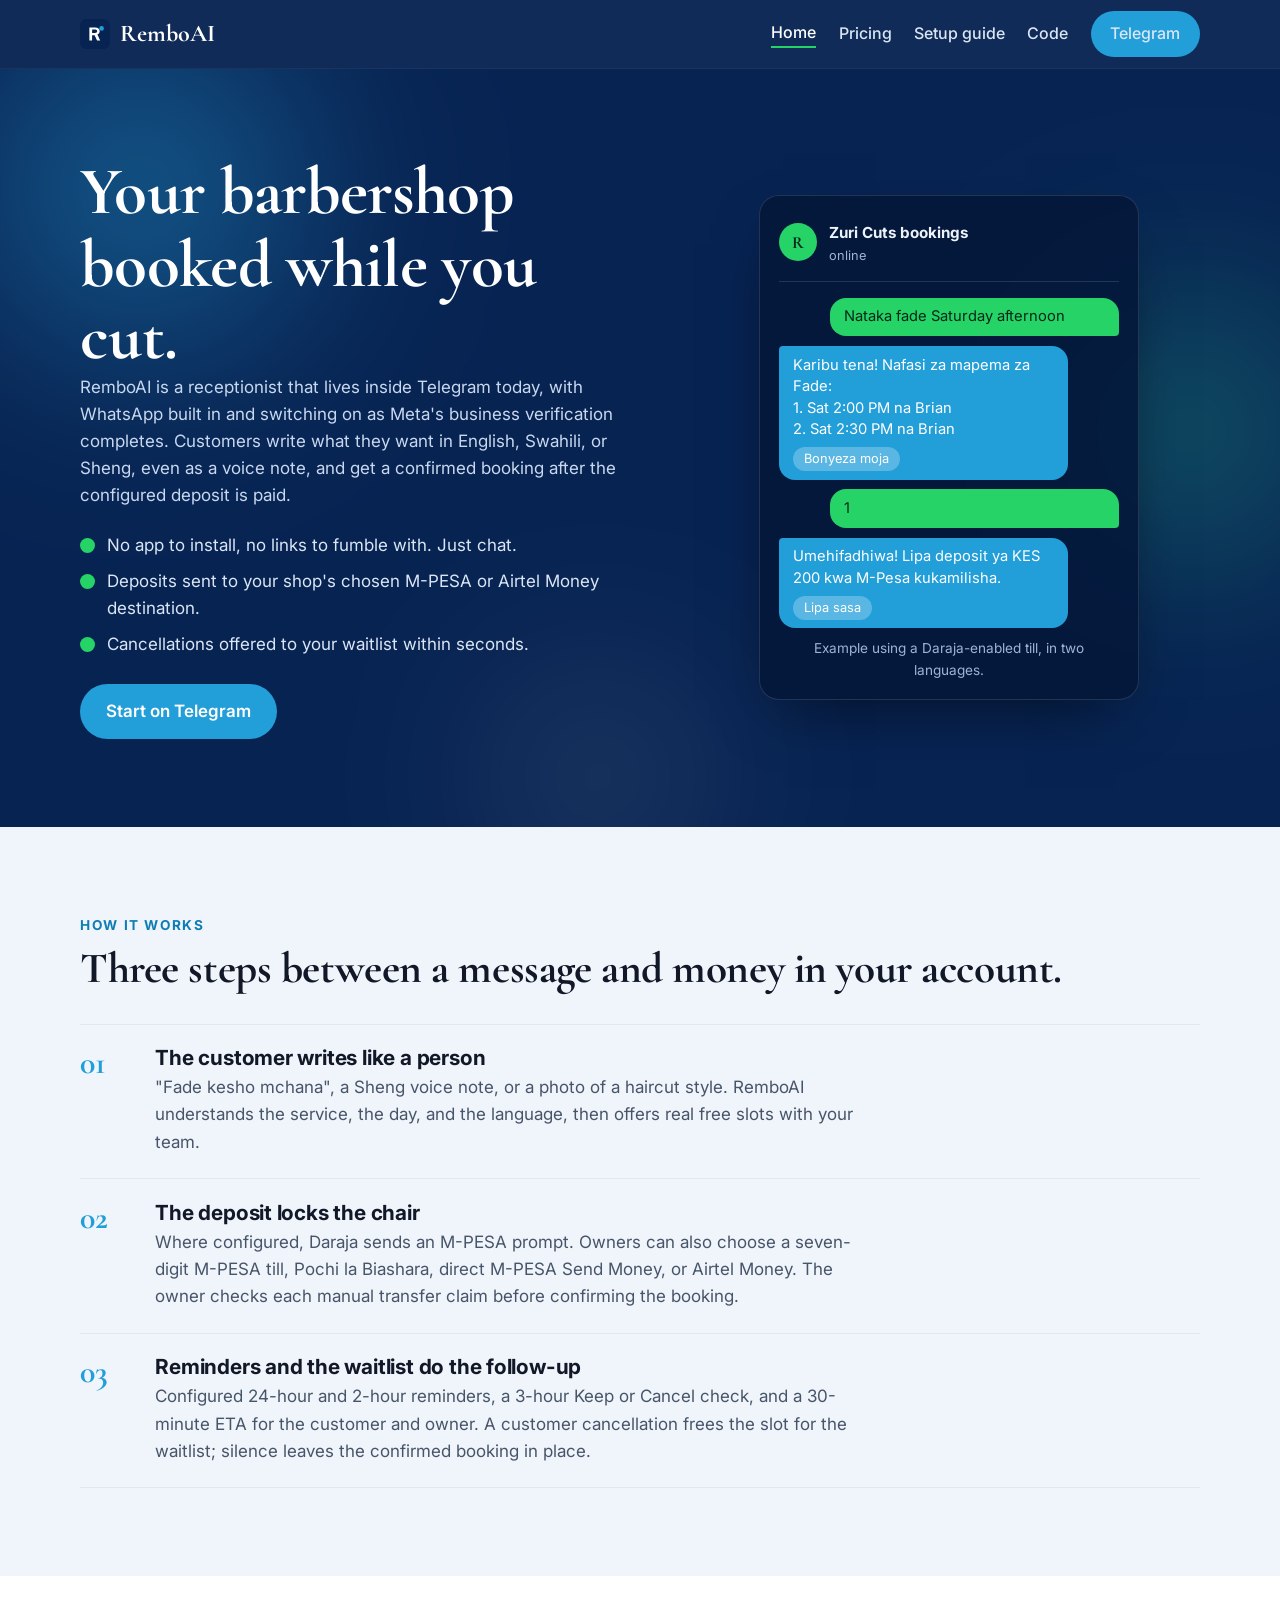
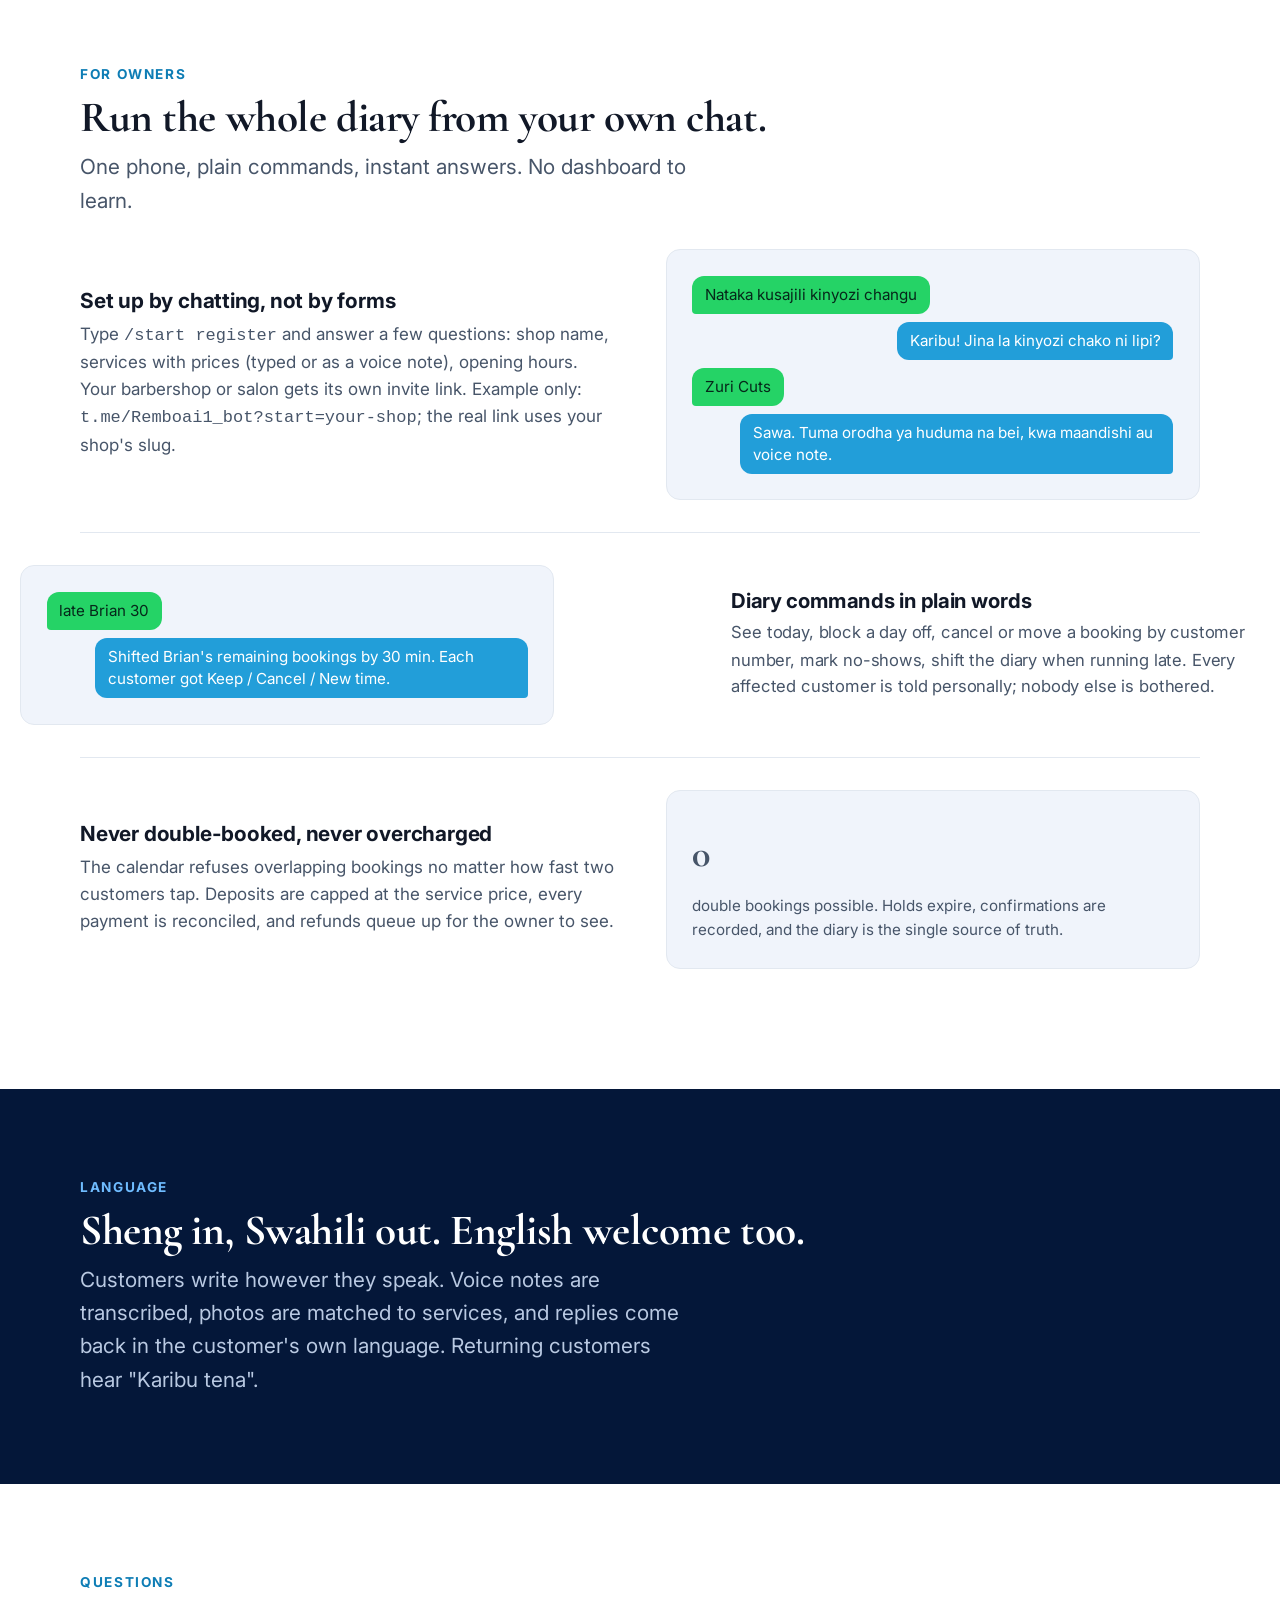
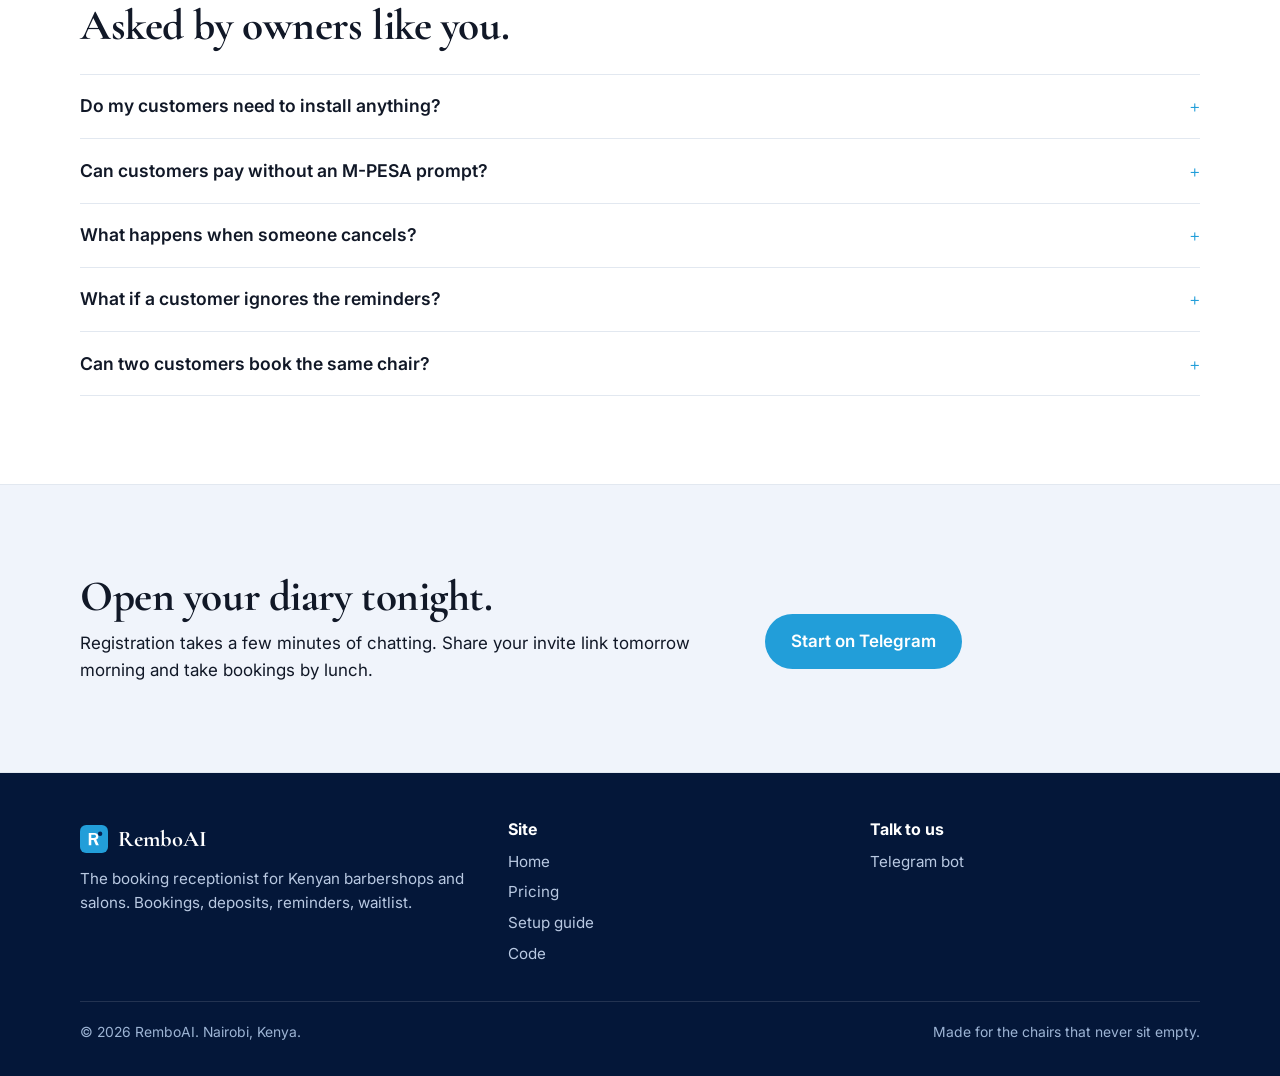
==== commit 671b2ffa: "Improve shop messaging and chat guidance" ====
--- a/site/index.html
+++ b/site/index.html
@@ -5,12 +5,12 @@
 <meta name="viewport" content="width=device-width, initial-scale=1.0">
 <meta name="theme-color" content="#072352">
 <script>document.documentElement.classList.replace('no-js','js');</script>
-<title>RemboAI: Your salon's booking receptionist on Telegram, WhatsApp-ready</title>
-<meta name="description" content="RemboAI books appointments, guides M-PESA and Airtel Money deposits, sends reminders, and fills cancellations for Kenyan salons and barbershops. Your customers just chat.">
+<title>RemboAI: Your barbershop's booking receptionist on Telegram</title>
+<meta name="description" content="RemboAI books appointments, guides M-PESA and Airtel Money deposits, sends reminders, and fills cancellations for Kenyan barbershops and salons. Your customers just chat.">
 <link rel="canonical" href="https://remboai.duckdns.org/">
 <meta property="og:type" content="website">
-<meta property="og:title" content="RemboAI: Your salon's booking receptionist">
-<meta property="og:description" content="Bookings, M-PESA and Airtel Money deposits, reminders, and waitlist fill for salons. Your customers just chat.">
+<meta property="og:title" content="RemboAI: Your barbershop's booking receptionist">
+<meta property="og:description" content="Bookings, M-PESA and Airtel Money deposits, reminders, and waitlist fill for barbershops and salons. Your customers just chat.">
 <meta property="og:url" content="https://remboai.duckdns.org/">
 <meta name="twitter:card" content="summary">
 <link rel="icon" type="image/svg+xml" href="favicon.svg">
@@ -19,7 +19,7 @@
 <link href="https://fonts.googleapis.com/css2?family=Cormorant+Garamond:wght@400;600;700&family=Inter:wght@400;500;600;700&display=swap" rel="stylesheet">
 <link rel="stylesheet" href="assets/site.css">
 <script type="application/ld+json">
-{"@context":"https://schema.org","@type":"SoftwareApplication","name":"RemboAI","applicationCategory":"BusinessApplication","operatingSystem":"Telegram","offers":{"@type":"Offer","price":"0","priceCurrency":"KES"},"description":"Chat receptionist for salons: bookings, M-PESA and Airtel Money deposits, reminders, waitlist fill."}
+{"@context":"https://schema.org","@type":"SoftwareApplication","name":"RemboAI","applicationCategory":"BusinessApplication","operatingSystem":"Telegram","offers":{"@type":"Offer","price":"0","priceCurrency":"KES"},"description":"Chat receptionist for barbershops and salons: bookings, M-PESA and Airtel Money deposits, reminders, waitlist fill."}
 </script>
 </head>
 <body>
@@ -49,11 +49,11 @@
     <div class="hero-orb orb-pearl" aria-hidden="true"></div>
     <div class="wrap hero-grid">
       <div class="hero-copy reveal">
-        <h1>Your salon, fully booked while you hold the dryer.</h1>
+        <h1>Your barbershop booked while you cut.</h1>
         <p class="standfirst">RemboAI is a receptionist that lives inside Telegram today, with WhatsApp built in and switching on as Meta's business verification completes. Customers write what they want in English, Swahili, or Sheng, even as a voice note, and get a confirmed booking after the configured deposit is paid.</p>
         <ul class="hero-points">
           <li>No app to install, no links to fumble with. Just chat.</li>
-          <li>Deposits sent to the salon's chosen M-PESA or Airtel Money destination.</li>
+          <li>Deposits sent to your shop's chosen M-PESA or Airtel Money destination.</li>
           <li>Cancellations offered to your waitlist within seconds.</li>
         </ul>
         <div class="btn-row">
@@ -81,7 +81,7 @@
       <ol class="steps">
         <li>
           <div><h3>The customer writes like a person</h3>
-          <p>"Fade kesho mchana", a voice note in Sheng, a photo of braids. RemboAI understands the service, the day, and the language, then offers real free slots with named stylists.</p></div>
+          <p>"Fade kesho mchana", a Sheng voice note, or a photo of a haircut style. RemboAI understands the service, the day, and the language, then offers real free slots with your team.</p></div>
         </li>
         <li>
           <div><h3>The deposit locks the chair</h3>
@@ -103,12 +103,12 @@
       <div class="feature-row">
         <div>
           <h3>Set up by chatting, not by forms</h3>
-          <p>Type <code>/start register</code> and answer a few questions: business name, services with prices (typed or as a voice note), opening hours. Your salon gets its own invite link. Example only: <code>t.me/Remboai1_bot?start=your-shop</code>; the real link uses your salon's slug.</p>
+          <p>Type <code>/start register</code> and answer a few questions: shop name, services with prices (typed or as a voice note), opening hours. Your barbershop or salon gets its own invite link. Example only: <code>t.me/Remboai1_bot?start=your-shop</code>; the real link uses your shop's slug.</p>
         </div>
         <div class="feature-visual">
           <div class="mini-chat">
-            <span class="q">Nataka kusajili salon yangu</span>
-            <span class="a">Karibu! Jina la salon yako ni lipi?</span>
+            <span class="q">Nataka kusajili kinyozi changu</span>
+            <span class="a">Karibu! Jina la kinyozi chako ni lipi?</span>
             <span class="q">Zuri Cuts</span>
             <span class="a">Sawa. Tuma orodha ya huduma na bei, kwa maandishi au voice note.</span>
           </div>
@@ -197,7 +197,7 @@
           <svg viewBox="0 0 64 64" aria-hidden="true"><rect width="64" height="64" rx="14" fill="#229ed9"/><path d="M20 46V18h12.5c5.8 0 9.5 3.1 9.5 8 0 3.4-1.9 5.9-4.9 7.1L43 46h-6.6l-5.2-11.5H25.8V46H20zm5.8-16.4h6.2c2.9 0 4.6-1.5 4.6-3.7 0-2.2-1.7-3.6-4.6-3.6h-6.2v7.3z" fill="#fff"/><circle cx="46" cy="20" r="5" fill="#072352"/></svg>
           RemboAI
         </p>
-        <p>The booking receptionist for Kenyan salons and barbershops. Bookings, deposits, reminders, waitlist.</p>
+        <p>The booking receptionist for Kenyan barbershops and salons. Bookings, deposits, reminders, waitlist.</p>
       </div>
       <div>
         <h3>Site</h3>
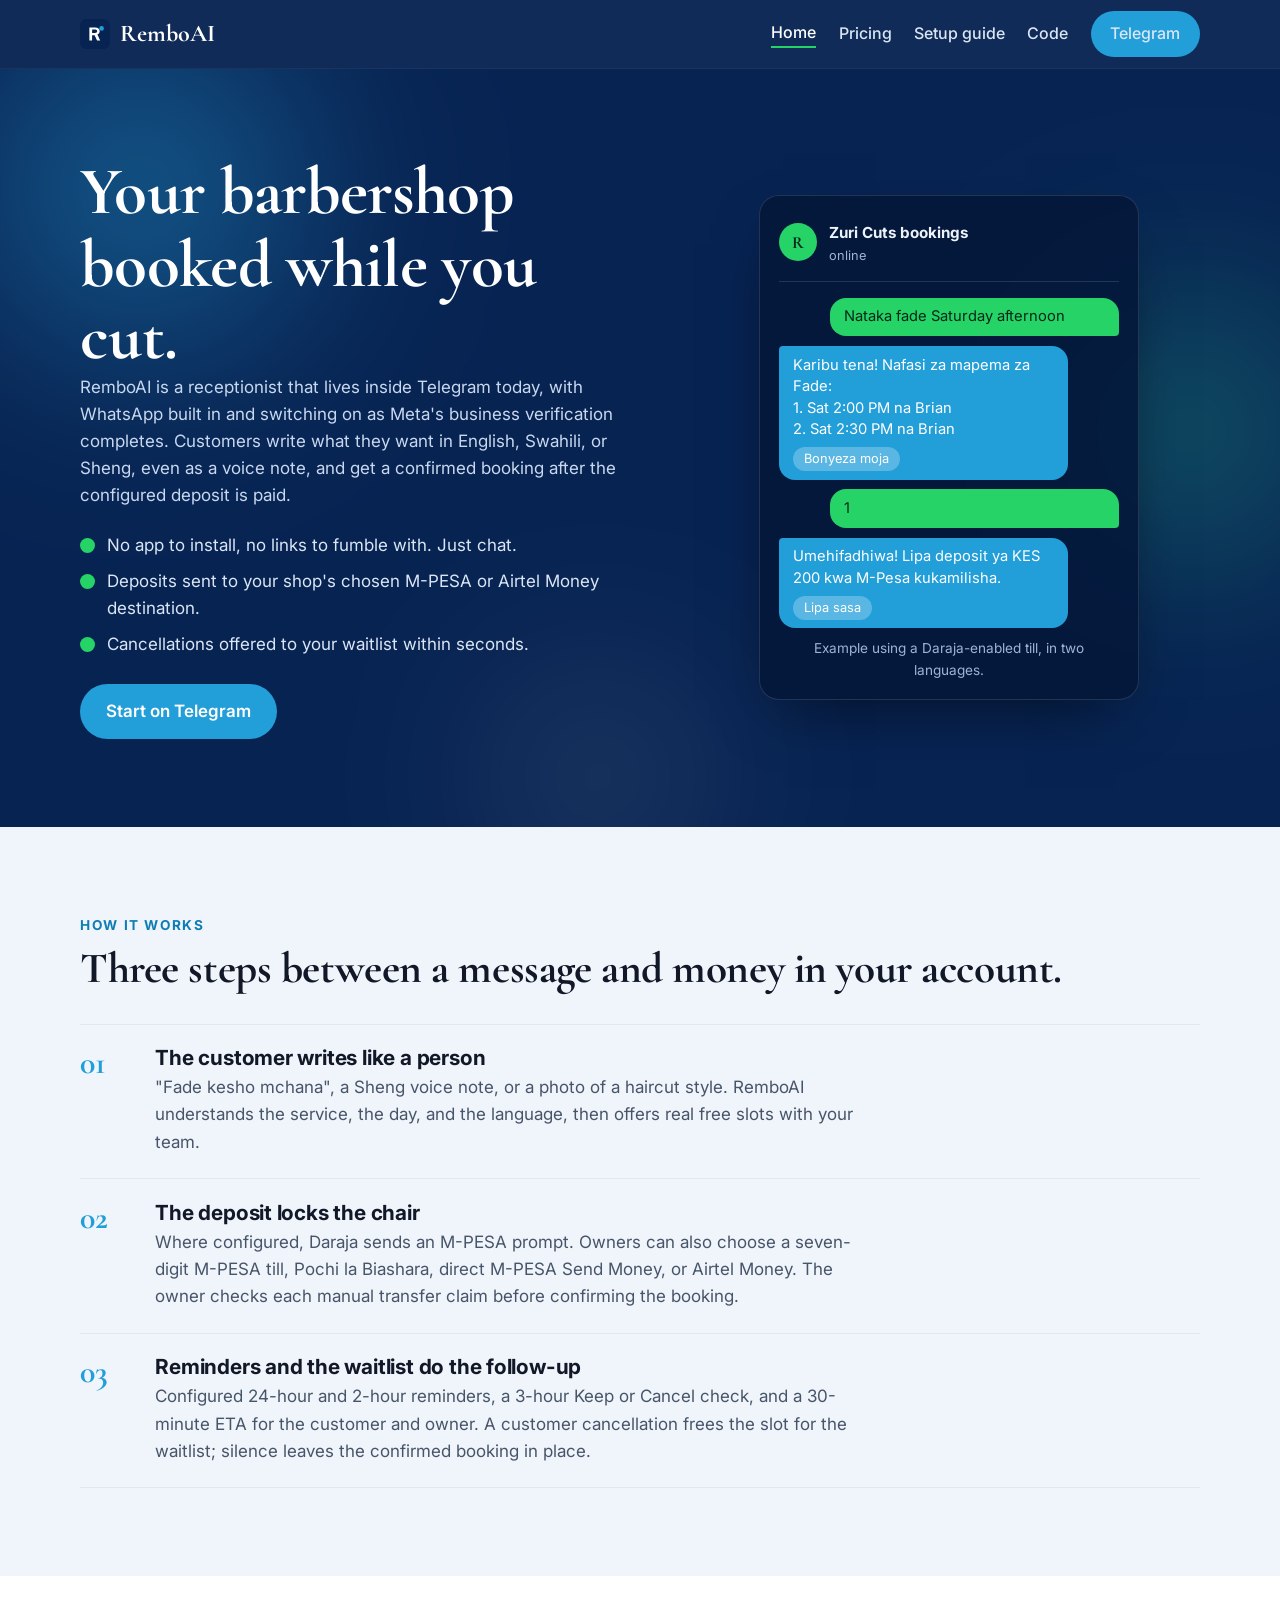
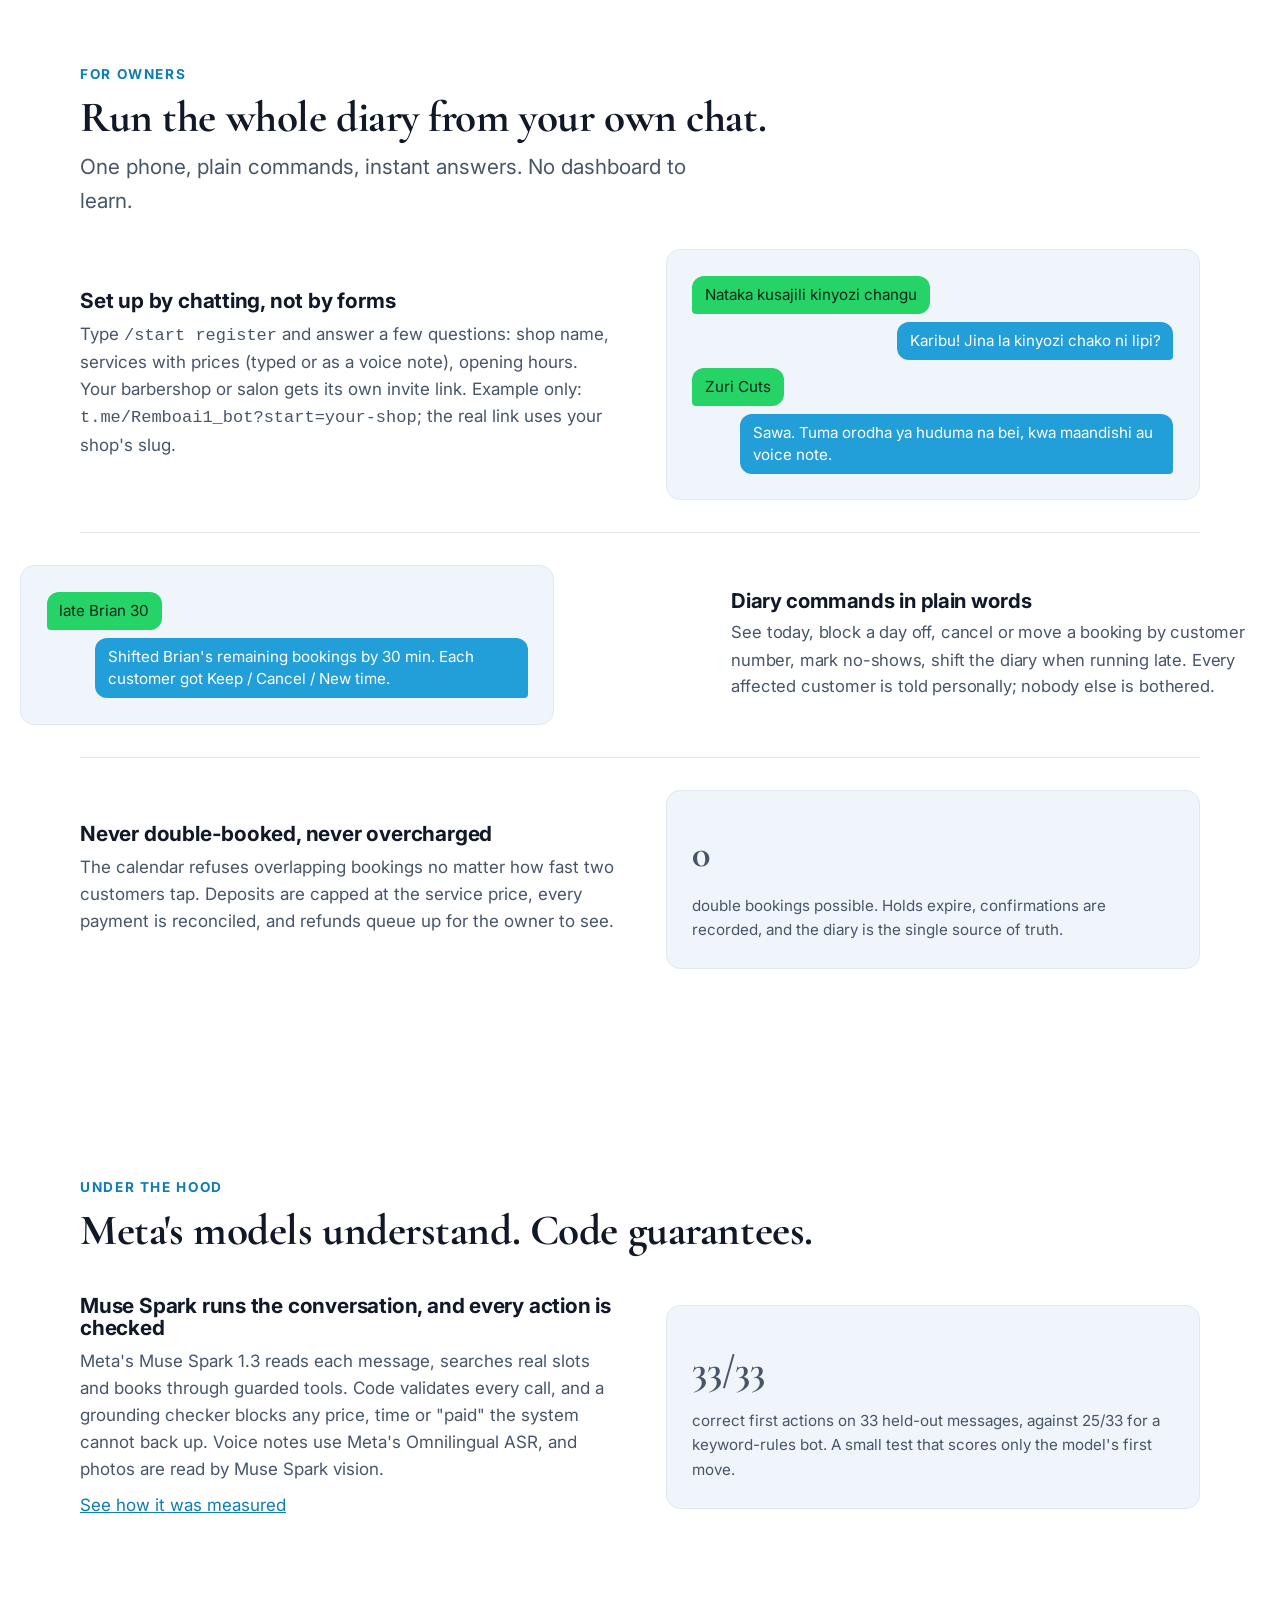
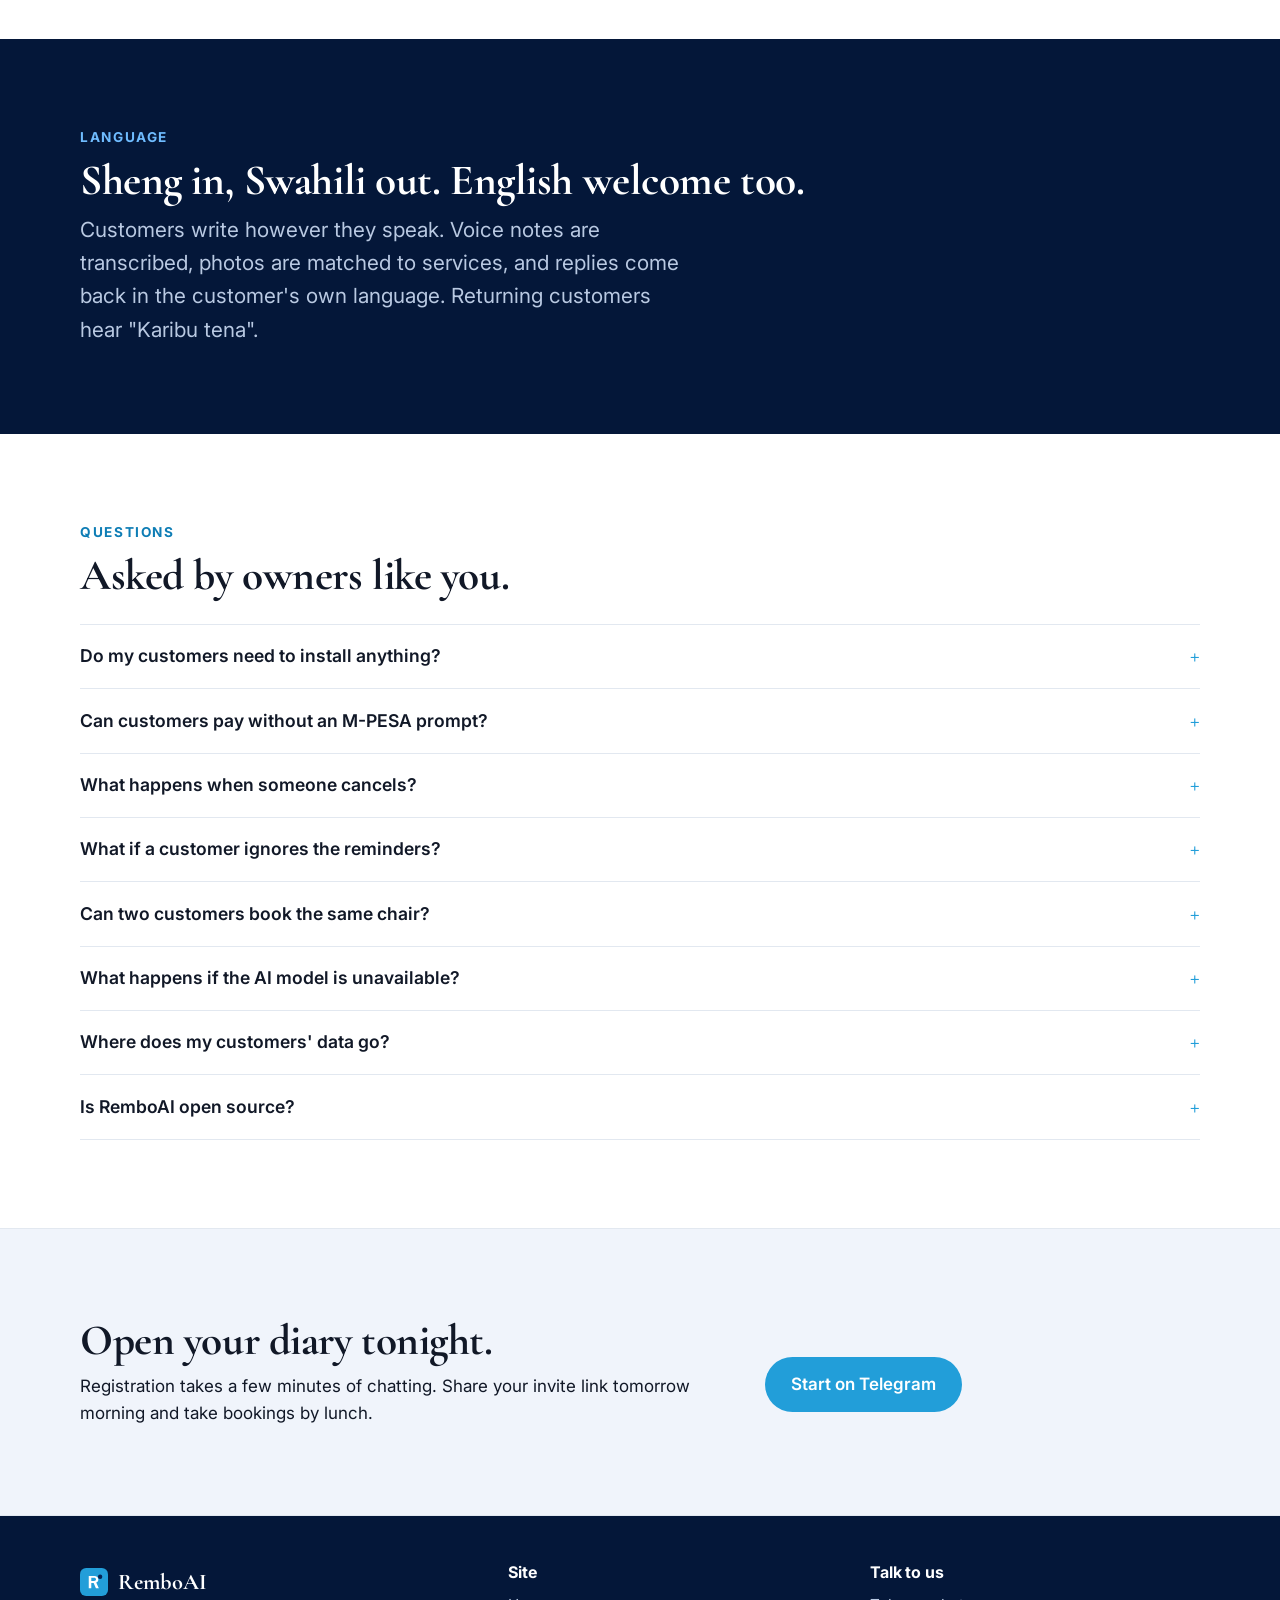
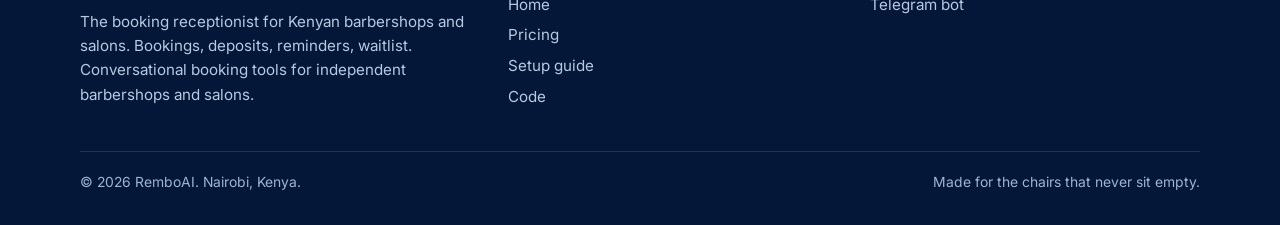
==== commit 41a46c40: "Finalize the RemboAI product build" ====
--- a/site/index.html
+++ b/site/index.html
@@ -35,6 +35,7 @@
       <a href="pricing.html">Pricing</a>
       <a href="setup.html">Setup guide</a>
       <a href="https://github.com/Greatman62k/remboai" target="_blank" rel="noopener noreferrer">Code</a>
+      
       <div class="nav-cta">
         <a class="btn btn-primary btn-sm" href="https://t.me/Remboai1_bot">Telegram</a>
       </div>
@@ -60,15 +61,15 @@
           <a class="btn btn-tg" href="https://t.me/Remboai1_bot">Start on Telegram</a>
         </div>
       </div>
-      <div class="chat-mock reveal d1" role="img" aria-label="Example chat: a customer books a fade for Saturday afternoon and pays a deposit">
+      <div class="chat-mock reveal d1" role="group" aria-label="Example chat: a customer books a fade for Saturday afternoon and pays a deposit">
         <header>
           <span class="chat-avatar">R</span>
           <div><strong>Zuri Cuts bookings</strong><small>online</small></div>
         </header>
         <p class="bubble me">Nataka fade Saturday afternoon</p>
-        <p class="bubble them">Karibu tena! Nafasi za mapema za Fade:<br>1. Sat 2:00 PM na Brian<br>2. Sat 2:30 PM na Brian<br><span class="tap">Bonyeza moja</span></p>
+        <p class="bubble them">Karibu tena! Nafasi za mapema za Fade:<br>1. Sat 2:00 PM na Brian<br>2. Sat 2:30 PM na Brian<br><a class="tap" href="https://t.me/Remboai1_bot" title="Try it on Telegram">Bonyeza moja</a></p>
         <p class="bubble me">1</p>
-        <p class="bubble them">Umehifadhiwa! Lipa deposit ya KES 200 kwa M-Pesa kukamilisha.<br><span class="tap">Lipa sasa</span></p>
+        <p class="bubble them">Umehifadhiwa! Lipa deposit ya KES 200 kwa M-Pesa kukamilisha.<br><a class="tap" href="https://t.me/Remboai1_bot" title="Try it on Telegram">Lipa sasa</a></p>
         <p class="chat-caption">Example using a Daraja-enabled till, in two languages.</p>
       </div>
     </div>
@@ -139,6 +140,24 @@
     </div>
   </section>
 
+  <section aria-labelledby="meta">
+    <div class="wrap reveal">
+      <p class="section-kicker">Under the hood</p>
+      <h2 id="meta">Meta's models understand. Code guarantees.</h2>
+      <div class="feature-row">
+        <div>
+          <h3>Muse Spark runs the conversation, and every action is checked</h3>
+          <p>Meta's Muse Spark 1.3 reads each message, searches real slots and books through guarded tools. Code validates every call, and a grounding checker blocks any price, time or "paid" the system cannot back up. Voice notes use Meta's Omnilingual ASR, and photos are read by Muse Spark vision.</p>
+          <p><a href="https://github.com/Greatman62k/remboai#measured-results">See how it was measured</a></p>
+        </div>
+        <div class="feature-visual">
+          <p class="stat">33/33</p>
+          <p>correct first actions on 33 held-out messages, against 25/33 for a keyword-rules bot. A small test that scores only the model's first move.</p>
+        </div>
+      </div>
+    </div>
+  </section>
+
   <section class="band-dark" aria-labelledby="langs">
     <div class="wrap reveal">
       <p class="section-kicker">Language</p>
@@ -171,6 +190,18 @@
         <details>
           <summary>Can two customers book the same chair?</summary>
           <p>No. The calendar holds a slot the moment it is tapped and the database refuses overlaps, so even two simultaneous taps cannot double-book one stylist.</p>
+        </details>
+        <details>
+          <summary>What happens if the AI model is unavailable?</summary>
+          <p>The chat does not go silent. If the model cannot answer, or its reply fails the checks, a deterministic booking flow takes over and answers from verified facts. It is simpler, but bookings and holds still work.</p>
+        </details>
+        <details>
+          <summary>Where does my customers' data go?</summary>
+          <p>Messages are sent to Meta's Model API to be answered. Voice notes and photos are processed in memory and not stored. Chat traces are kept for 14 days for debugging and then deleted, and a salon that has had no bookings for 14 days is removed with its data.</p>
+        </details>
+        <details>
+          <summary>Is RemboAI open source?</summary>
+          <p>Yes, under the MIT licence. RemboAI is an open-source booking product. <a href="https://github.com/Greatman62k/remboai">Read the code on GitHub</a>.</p>
         </details>
       </div>
     </div>
@@ -198,6 +229,7 @@
           RemboAI
         </p>
         <p>The booking receptionist for Kenyan barbershops and salons. Bookings, deposits, reminders, waitlist.</p>
+        <p>Conversational booking tools for independent barbershops and salons.</p>
       </div>
       <div>
         <h3>Site</h3>
@@ -206,6 +238,7 @@
           <li><a href="pricing.html">Pricing</a></li>
           <li><a href="setup.html">Setup guide</a></li>
           <li><a href="https://github.com/Greatman62k/remboai" target="_blank" rel="noopener noreferrer">Code</a></li>
+          <li></li>
         </ul>
       </div>
       <div>
--- a/site/assets/site.css
+++ b/site/assets/site.css
@@ -120,6 +120,8 @@
 .bubble { max-width: 85%; padding: 0.55rem 0.85rem; margin-bottom: 0.6rem; font-size: 0.92rem; line-height: 1.45; }
 .bubble.them { background: var(--tg); color: #fff; border-radius: 4px 16px 16px 16px; }
 .bubble.me { background: var(--wa); color: #06281a; margin-left: auto; border-radius: 16px 16px 4px 16px; }
+.bubble a.tap { color: inherit; text-decoration: none; cursor: pointer; }
+.bubble a.tap:hover { background: rgba(255, 255, 255, 0.4); }
 .bubble .tap { display: inline-block; margin-top: 0.45rem; background: rgba(255, 255, 255, 0.25); border-radius: 999px; padding: 0.15rem 0.7rem; font-size: 0.8rem; }
 .chat-caption { text-align: center; color: #9db4d4; font-size: 0.85rem; margin-top: 0.4rem; }
 
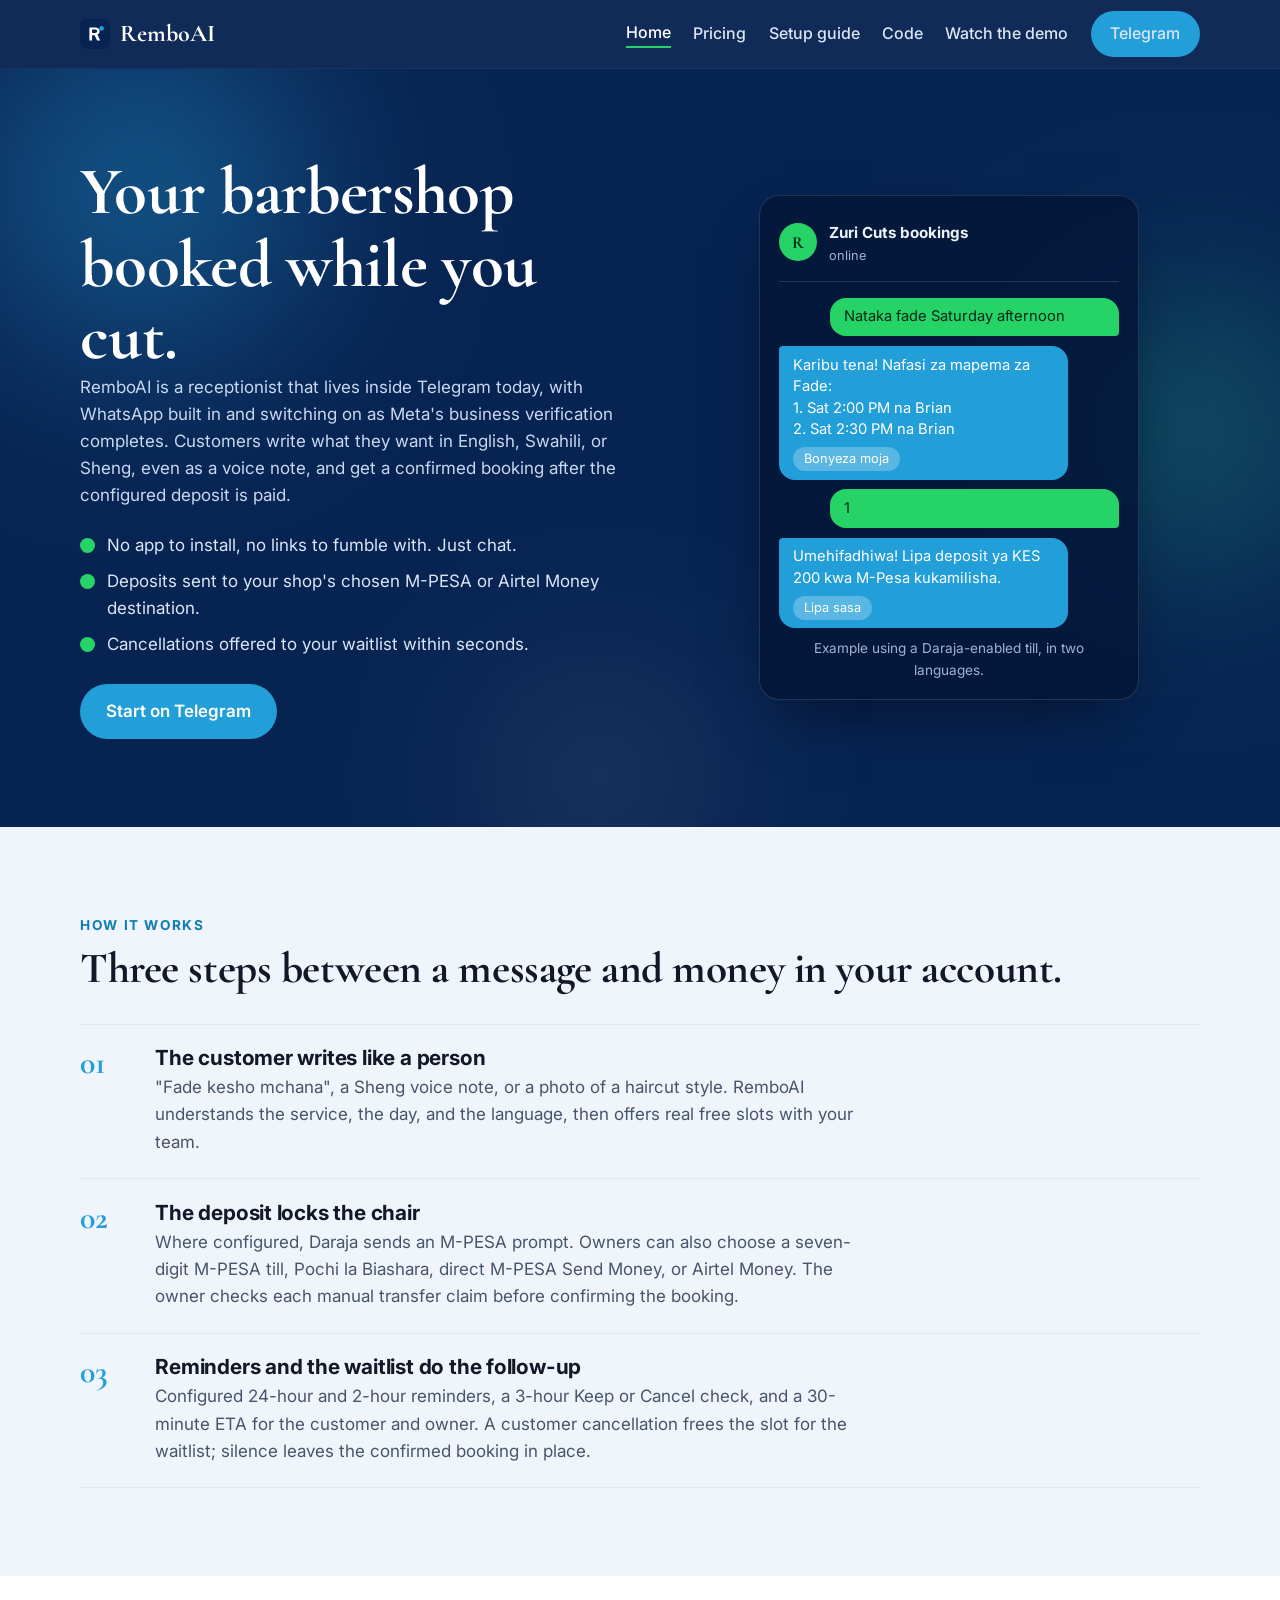
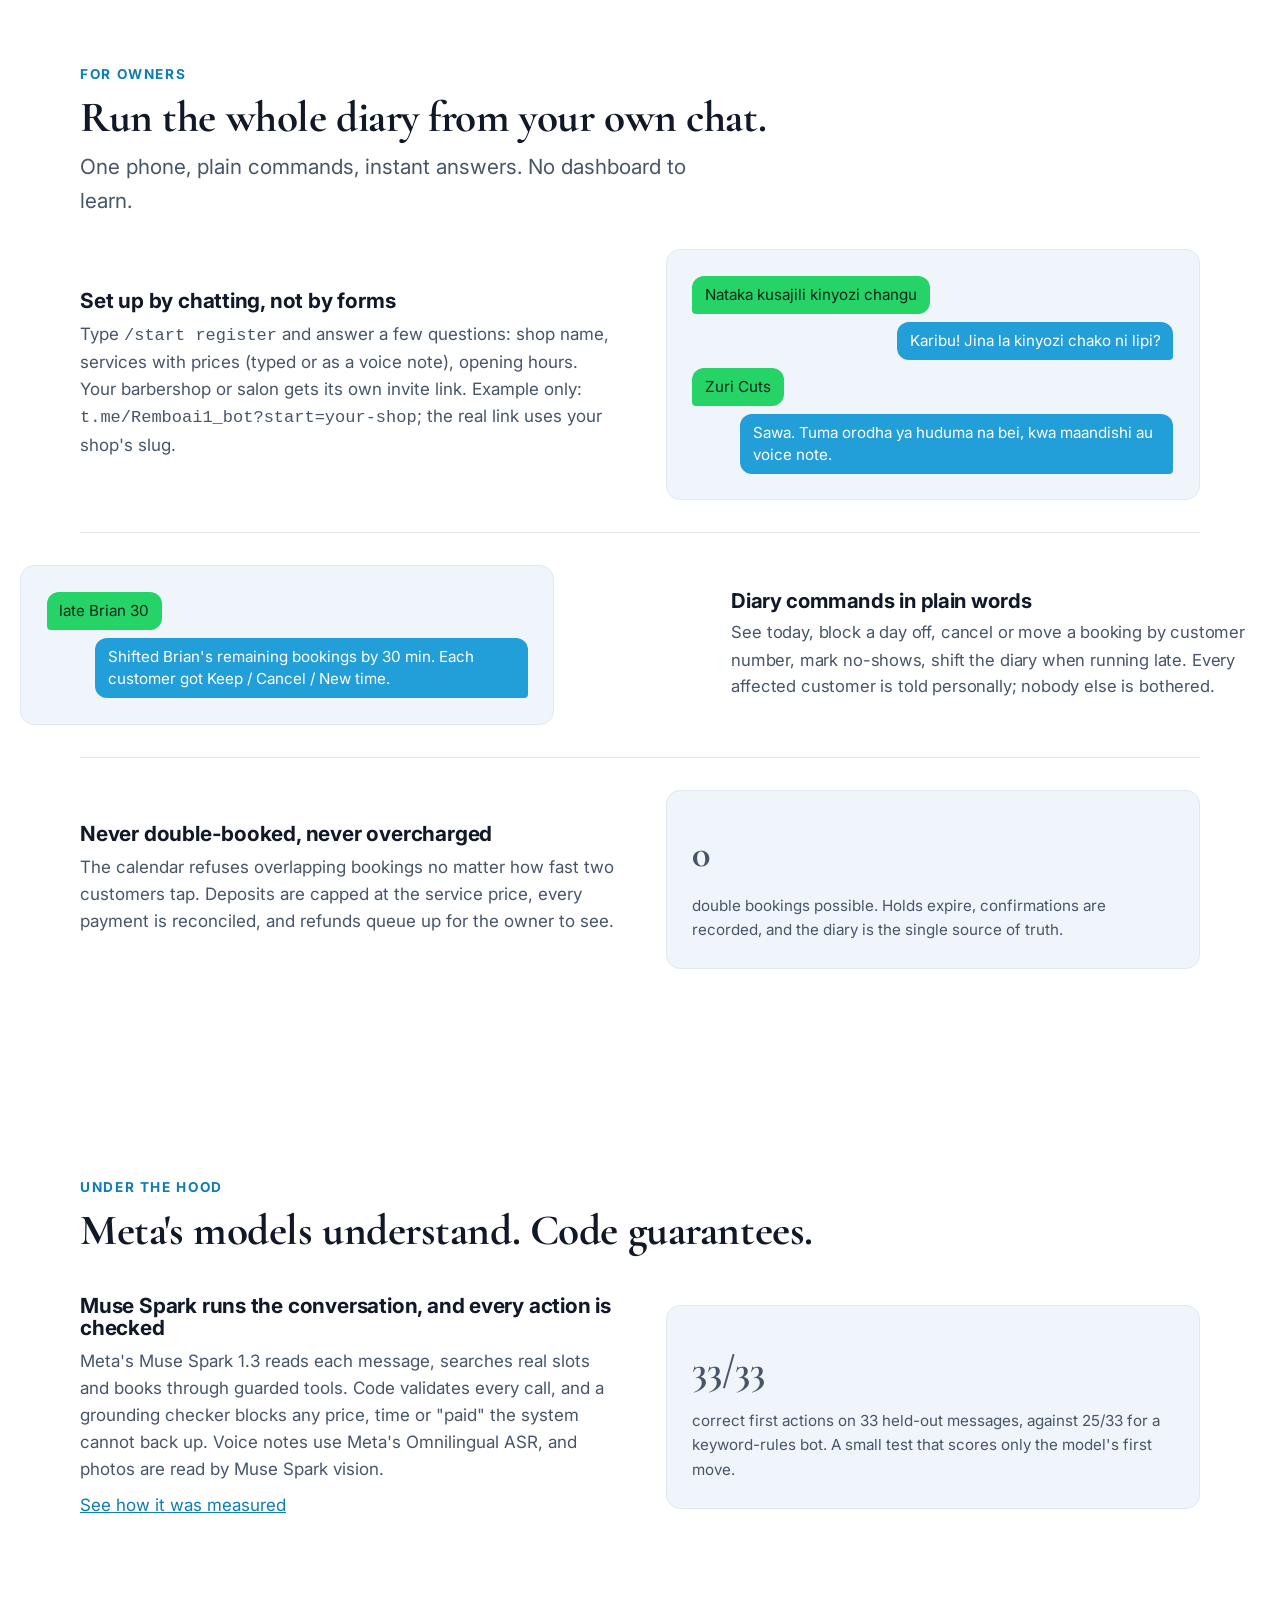
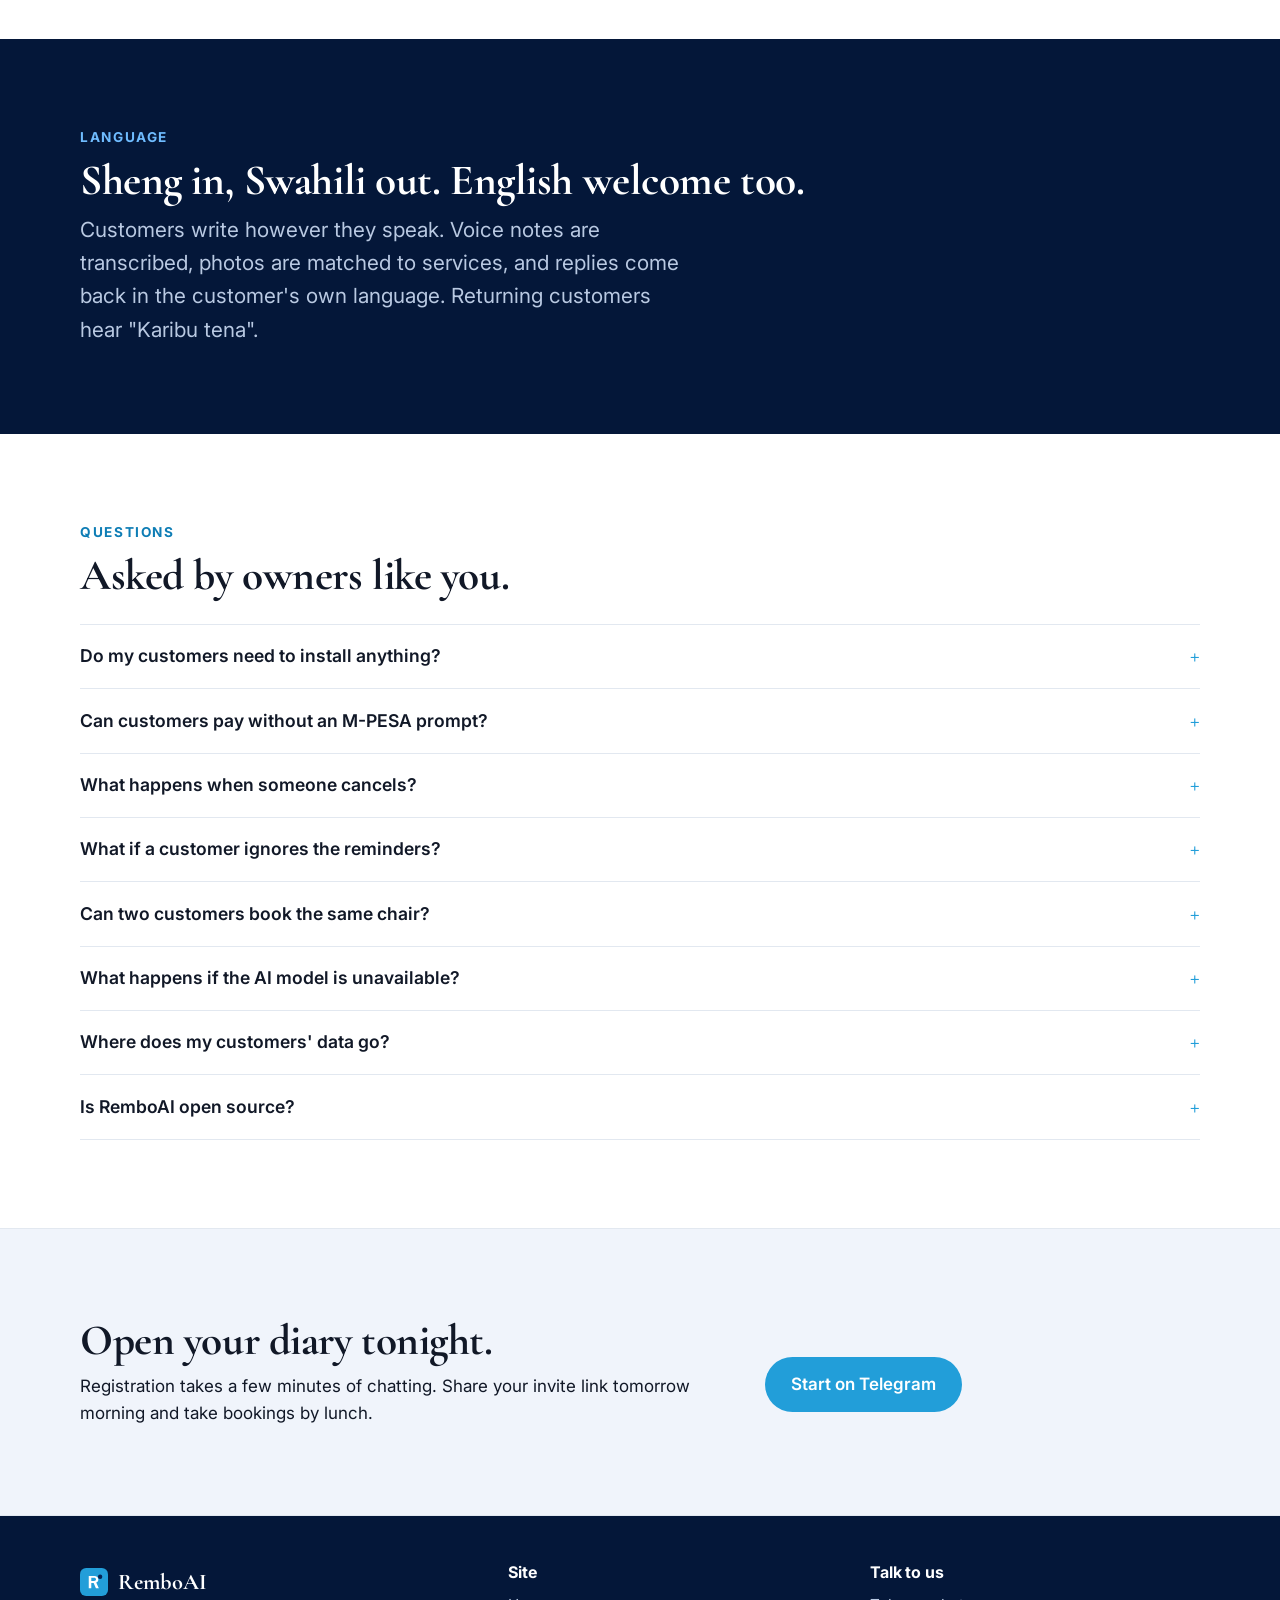
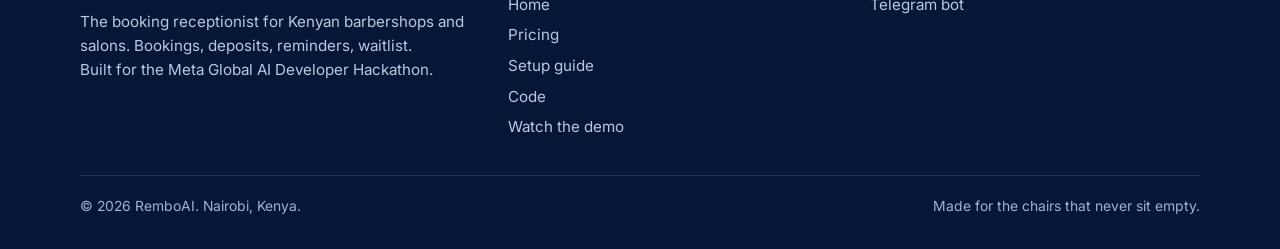
==== commit 91796e20: "Prepare final submission" ====
--- a/site/index.html
+++ b/site/index.html
@@ -35,7 +35,7 @@
       <a href="pricing.html">Pricing</a>
       <a href="setup.html">Setup guide</a>
       <a href="https://github.com/Greatman62k/remboai" target="_blank" rel="noopener noreferrer">Code</a>
-      
+      <a href="https://youtu.be/ViY7qTttQIo?si=OLrcEnUPW74LLhoD" target="_blank" rel="noopener noreferrer">Watch the demo</a>
       <div class="nav-cta">
         <a class="btn btn-primary btn-sm" href="https://t.me/Remboai1_bot">Telegram</a>
       </div>
@@ -201,7 +201,7 @@
         </details>
         <details>
           <summary>Is RemboAI open source?</summary>
-          <p>Yes, under the MIT licence. RemboAI is an open-source booking product. <a href="https://github.com/Greatman62k/remboai">Read the code on GitHub</a>.</p>
+          <p>Yes, under the MIT licence. It was built for the Meta Global AI Developer Hackathon (Indie track). <a href="https://github.com/Greatman62k/remboai">Read the code on GitHub</a>.</p>
         </details>
       </div>
     </div>
@@ -229,7 +229,7 @@
           RemboAI
         </p>
         <p>The booking receptionist for Kenyan barbershops and salons. Bookings, deposits, reminders, waitlist.</p>
-        <p>Conversational booking tools for independent barbershops and salons.</p>
+        <p>Built for the Meta Global AI Developer Hackathon.</p>
       </div>
       <div>
         <h3>Site</h3>
@@ -238,7 +238,7 @@
           <li><a href="pricing.html">Pricing</a></li>
           <li><a href="setup.html">Setup guide</a></li>
           <li><a href="https://github.com/Greatman62k/remboai" target="_blank" rel="noopener noreferrer">Code</a></li>
-          <li></li>
+          <li><a href="https://youtu.be/ViY7qTttQIo?si=OLrcEnUPW74LLhoD" target="_blank" rel="noopener noreferrer">Watch the demo</a></li>
         </ul>
       </div>
       <div>
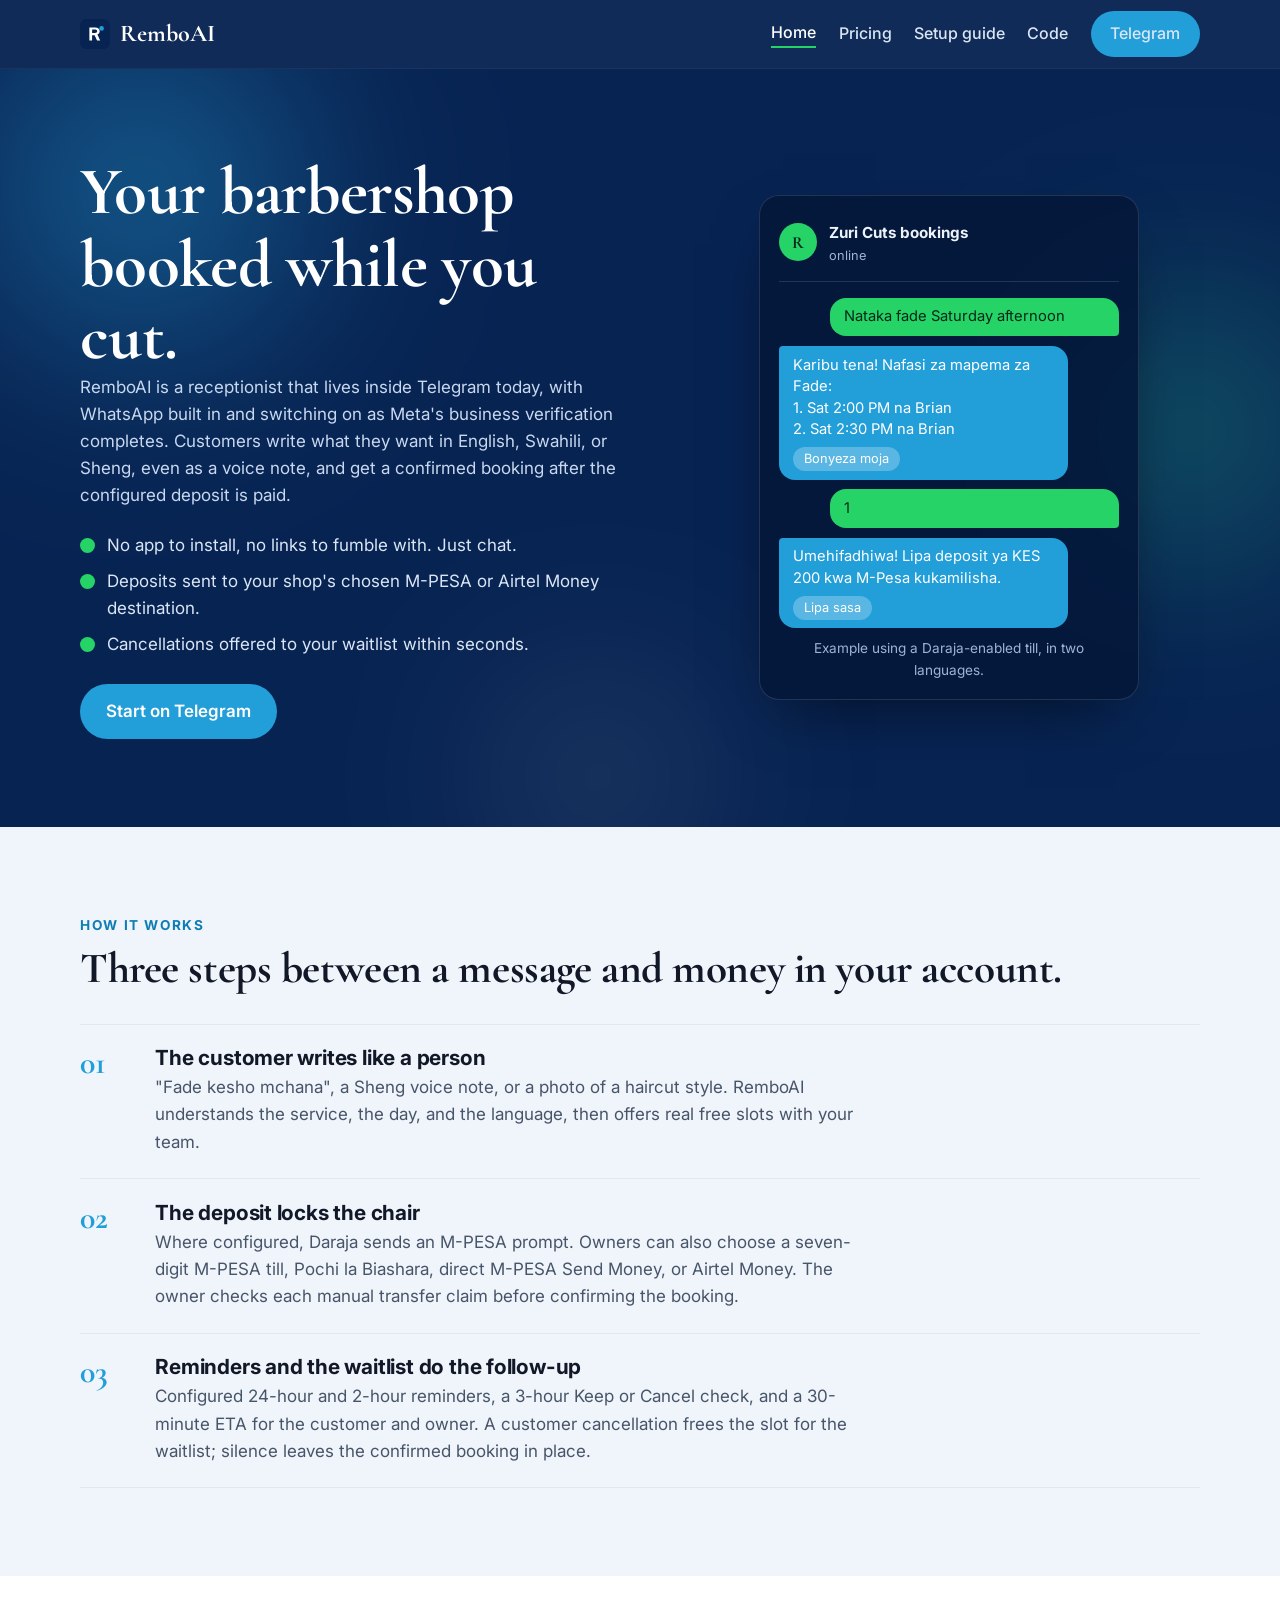
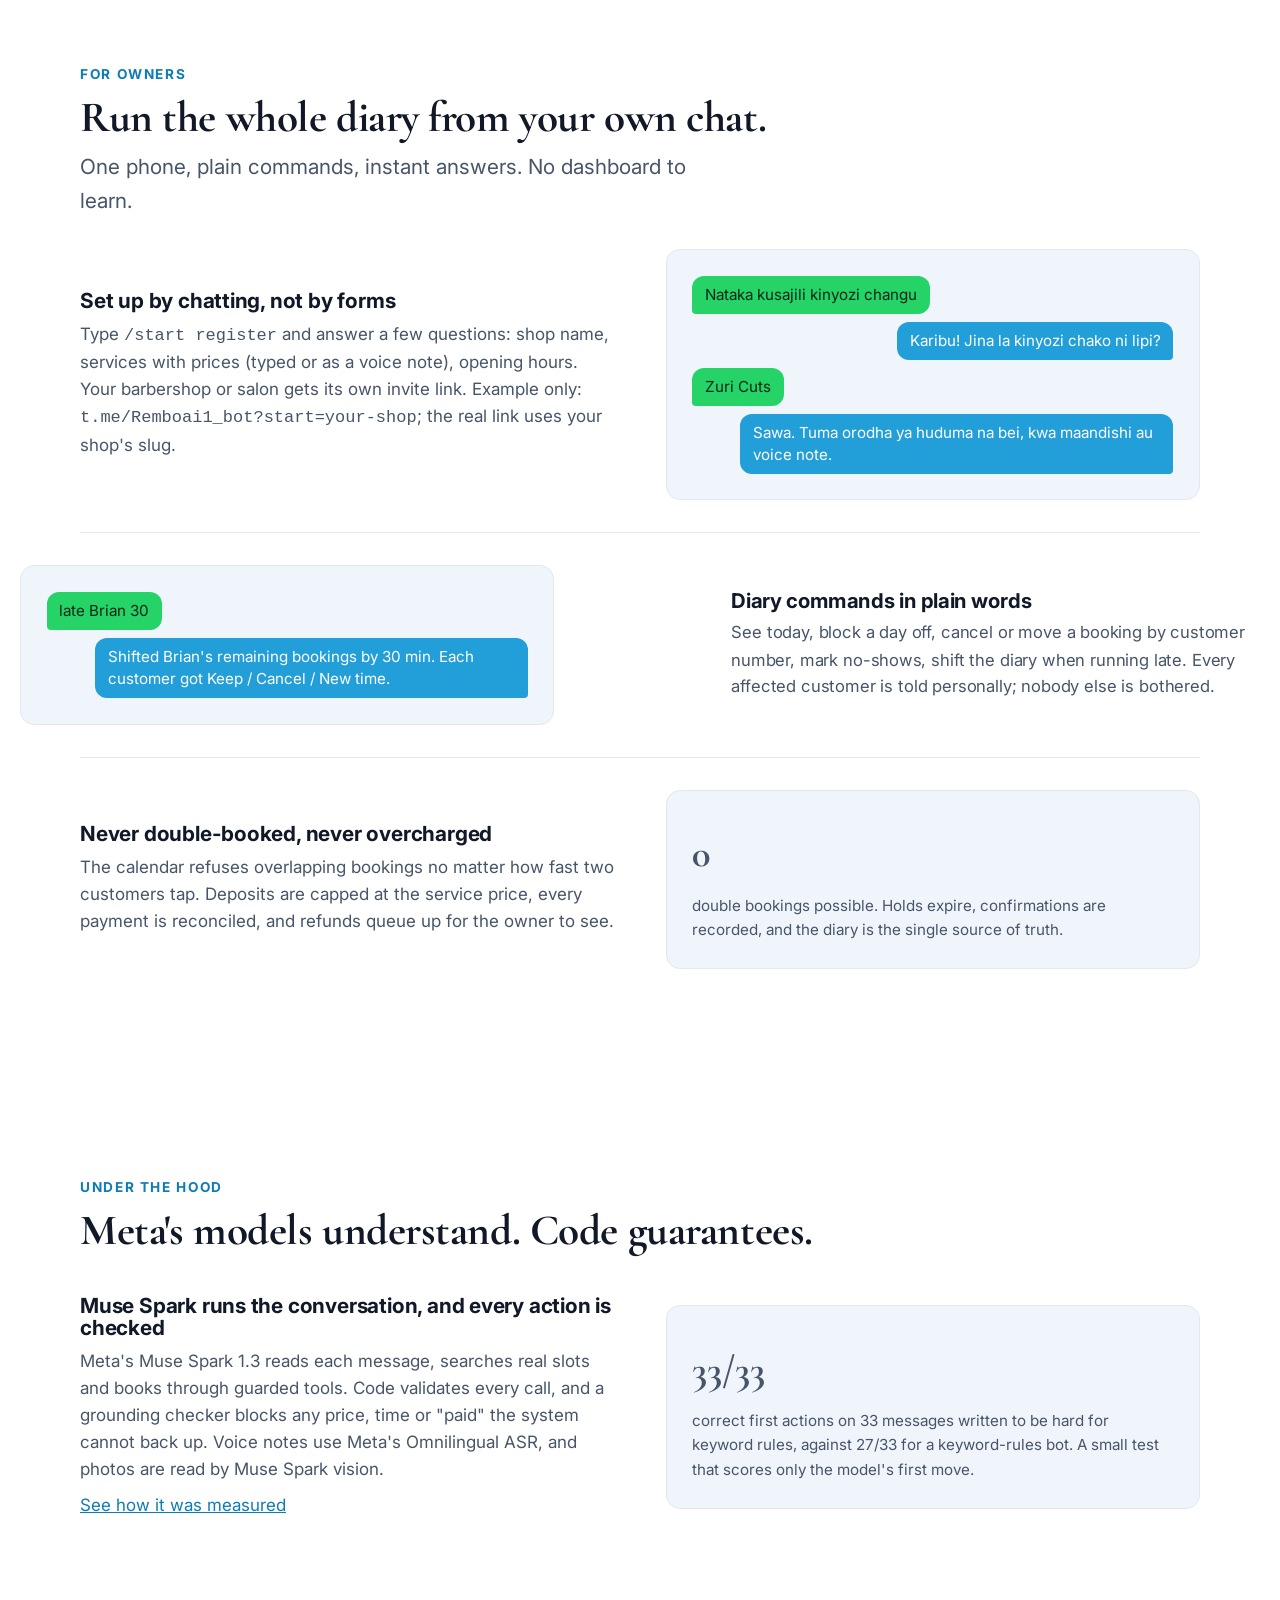
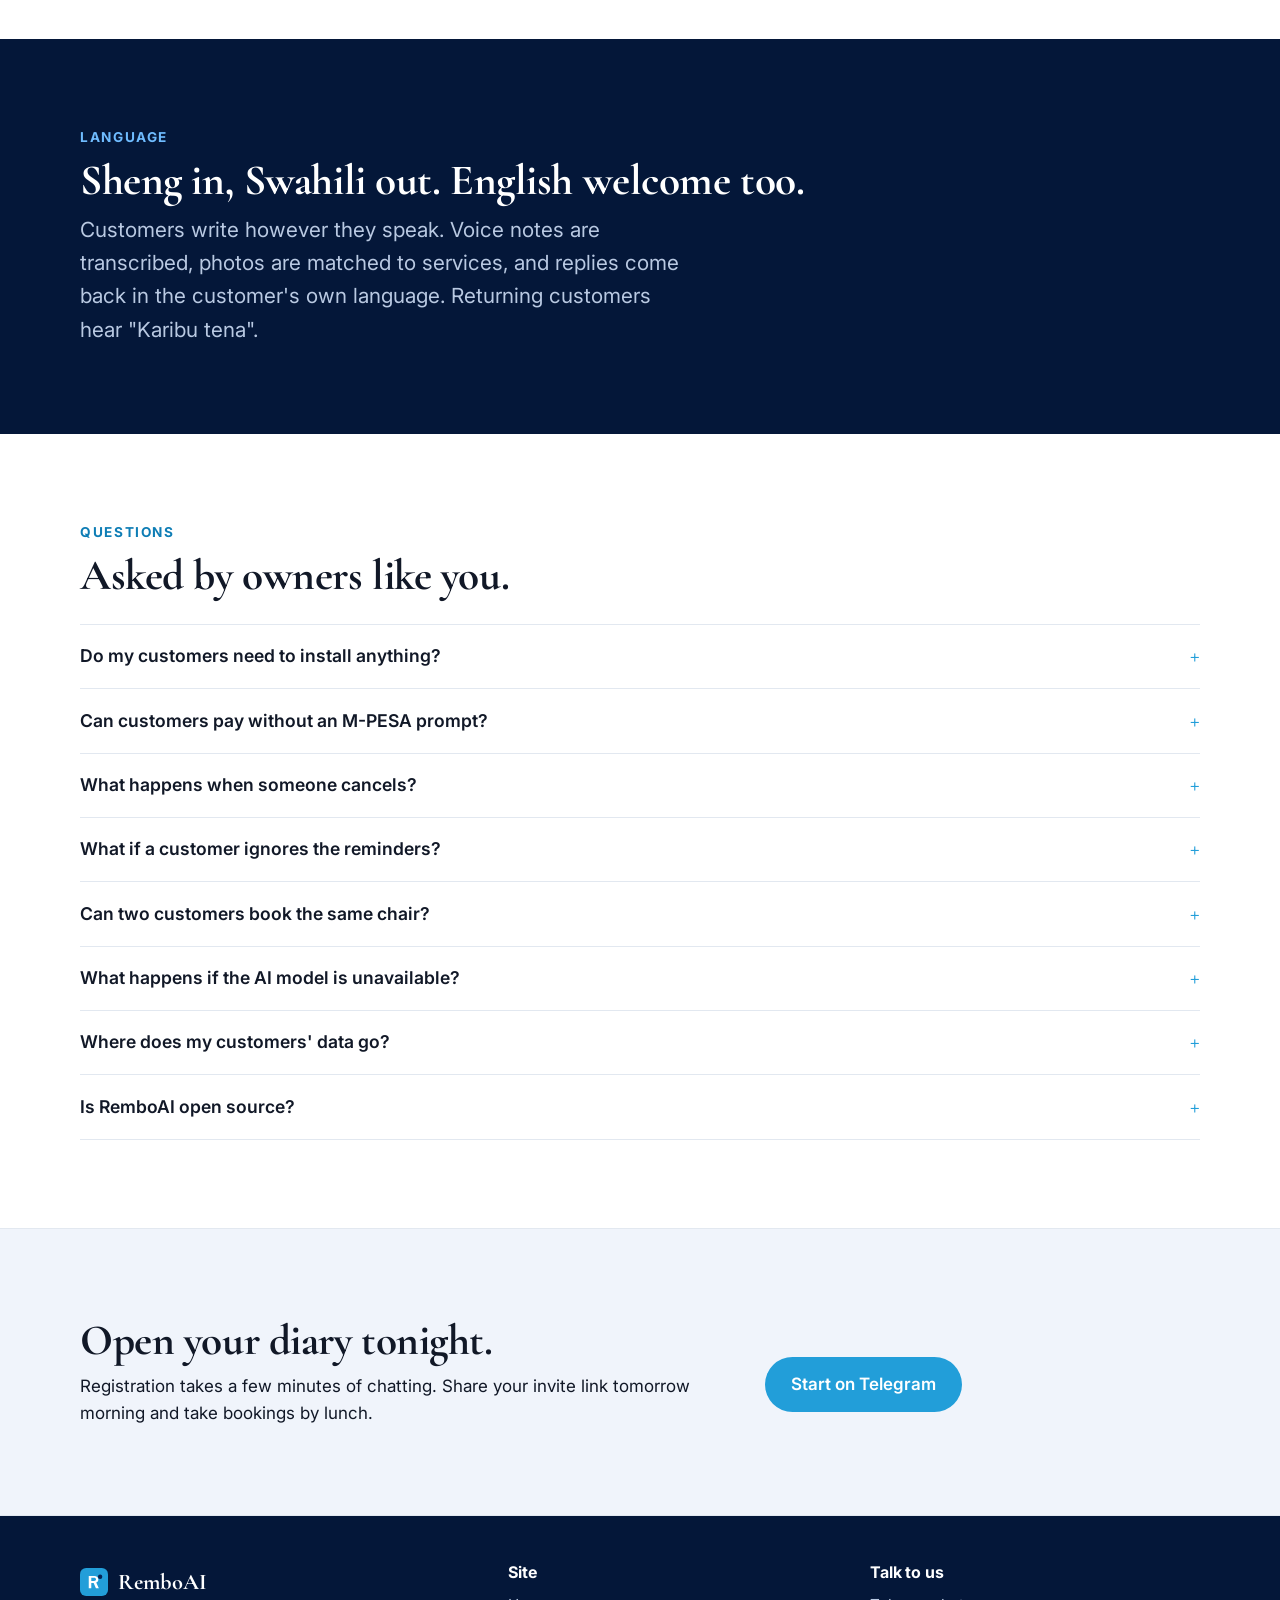
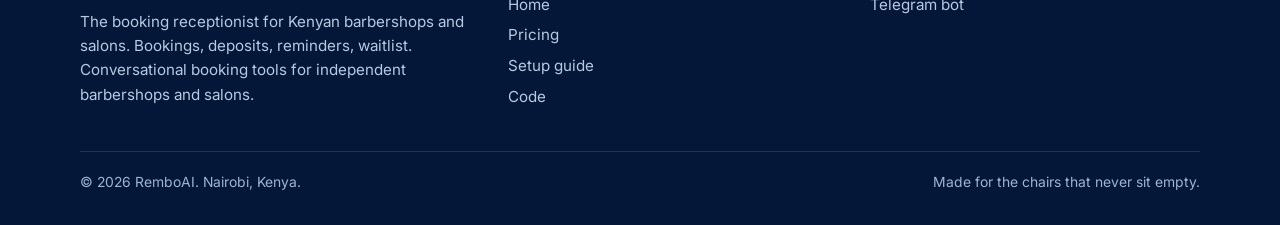
==== commit c9cb37ac: "Apply review fixes for booking safety and operations" ====
--- a/site/index.html
+++ b/site/index.html
@@ -35,7 +35,7 @@
       <a href="pricing.html">Pricing</a>
       <a href="setup.html">Setup guide</a>
       <a href="https://github.com/Greatman62k/remboai" target="_blank" rel="noopener noreferrer">Code</a>
-      <a href="https://youtu.be/ViY7qTttQIo?si=OLrcEnUPW74LLhoD" target="_blank" rel="noopener noreferrer">Watch the demo</a>
+      
       <div class="nav-cta">
         <a class="btn btn-primary btn-sm" href="https://t.me/Remboai1_bot">Telegram</a>
       </div>
@@ -152,7 +152,7 @@
         </div>
         <div class="feature-visual">
           <p class="stat">33/33</p>
-          <p>correct first actions on 33 held-out messages, against 25/33 for a keyword-rules bot. A small test that scores only the model's first move.</p>
+          <p>correct first actions on 33 messages written to be hard for keyword rules, against 27/33 for a keyword-rules bot. A small test that scores only the model's first move.</p>
         </div>
       </div>
     </div>
@@ -201,7 +201,7 @@
         </details>
         <details>
           <summary>Is RemboAI open source?</summary>
-          <p>Yes, under the MIT licence. It was built for the Meta Global AI Developer Hackathon (Indie track). <a href="https://github.com/Greatman62k/remboai">Read the code on GitHub</a>.</p>
+          <p>Yes, under the MIT licence. RemboAI is an open-source booking product. <a href="https://github.com/Greatman62k/remboai">Read the code on GitHub</a>.</p>
         </details>
       </div>
     </div>
@@ -229,7 +229,7 @@
           RemboAI
         </p>
         <p>The booking receptionist for Kenyan barbershops and salons. Bookings, deposits, reminders, waitlist.</p>
-        <p>Built for the Meta Global AI Developer Hackathon.</p>
+        <p>Conversational booking tools for independent barbershops and salons.</p>
       </div>
       <div>
         <h3>Site</h3>
@@ -238,7 +238,7 @@
           <li><a href="pricing.html">Pricing</a></li>
           <li><a href="setup.html">Setup guide</a></li>
           <li><a href="https://github.com/Greatman62k/remboai" target="_blank" rel="noopener noreferrer">Code</a></li>
-          <li><a href="https://youtu.be/ViY7qTttQIo?si=OLrcEnUPW74LLhoD" target="_blank" rel="noopener noreferrer">Watch the demo</a></li>
+          <li></li>
         </ul>
       </div>
       <div>
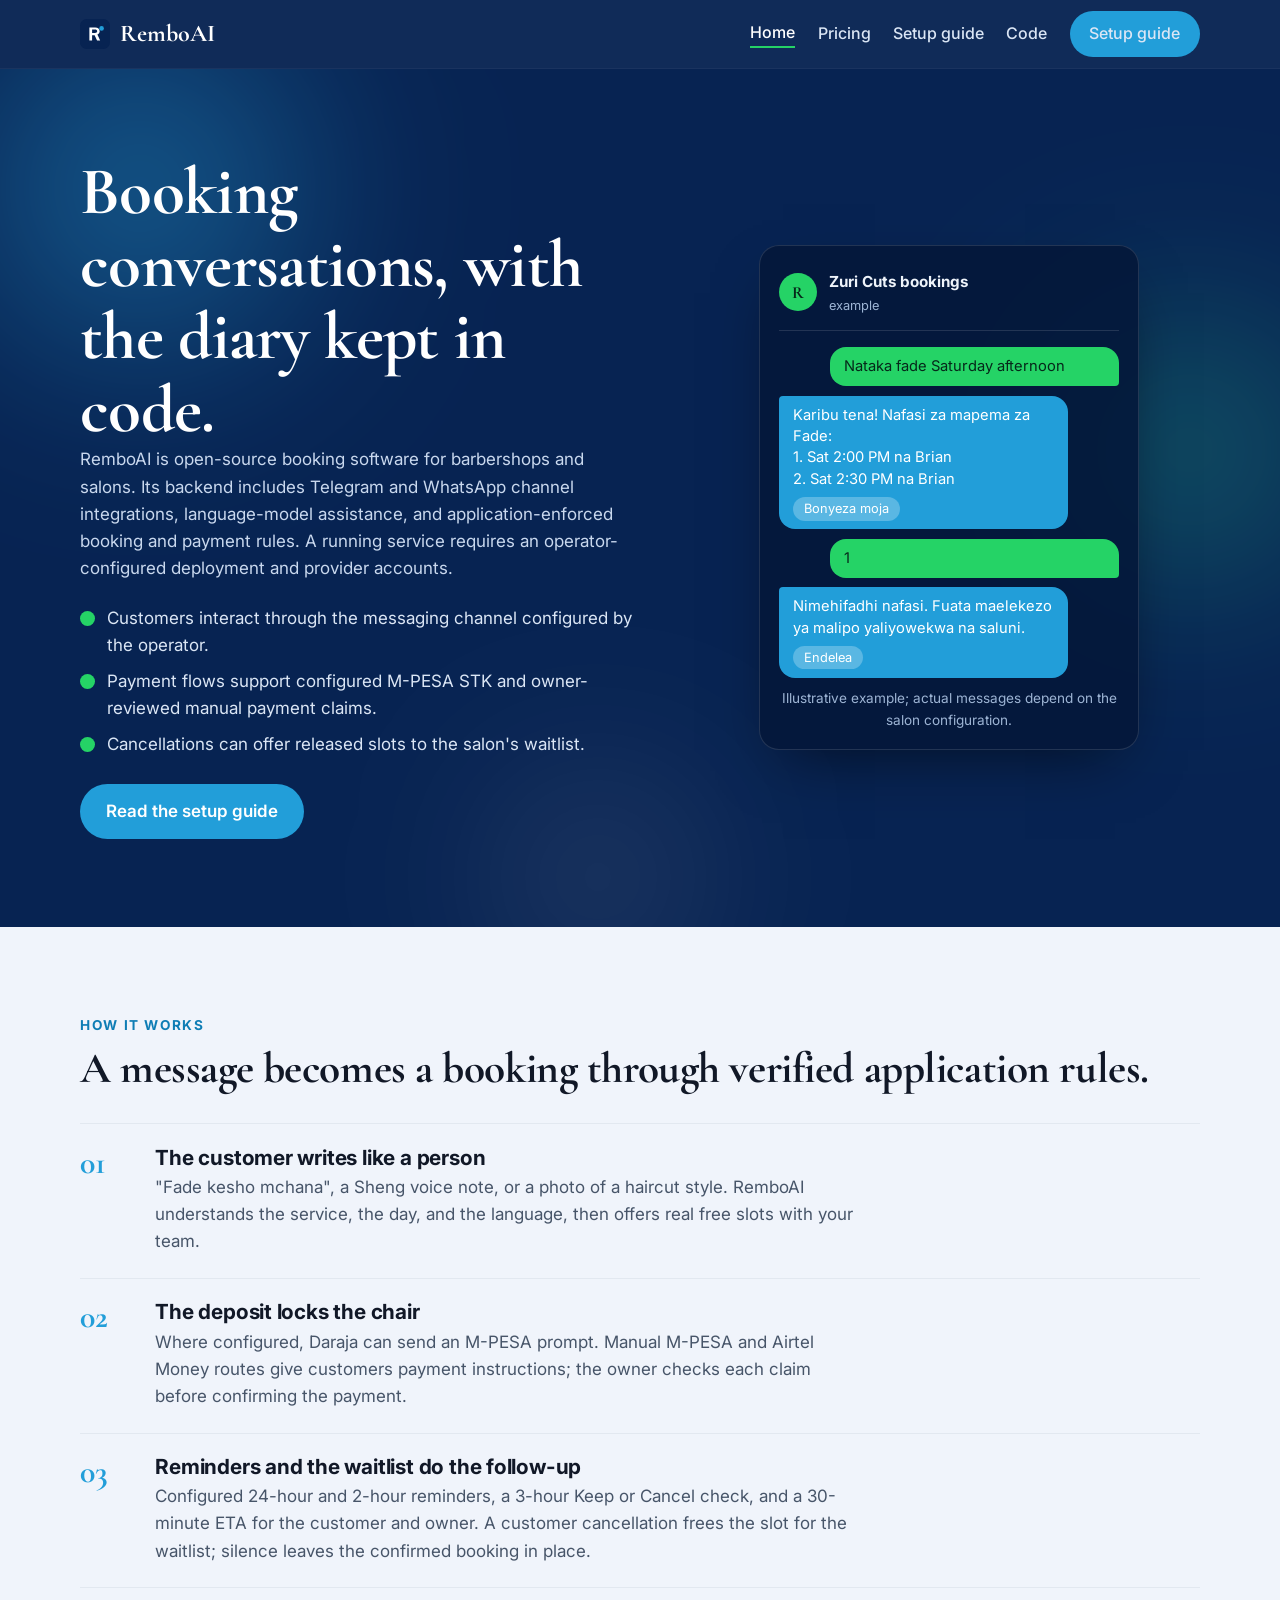
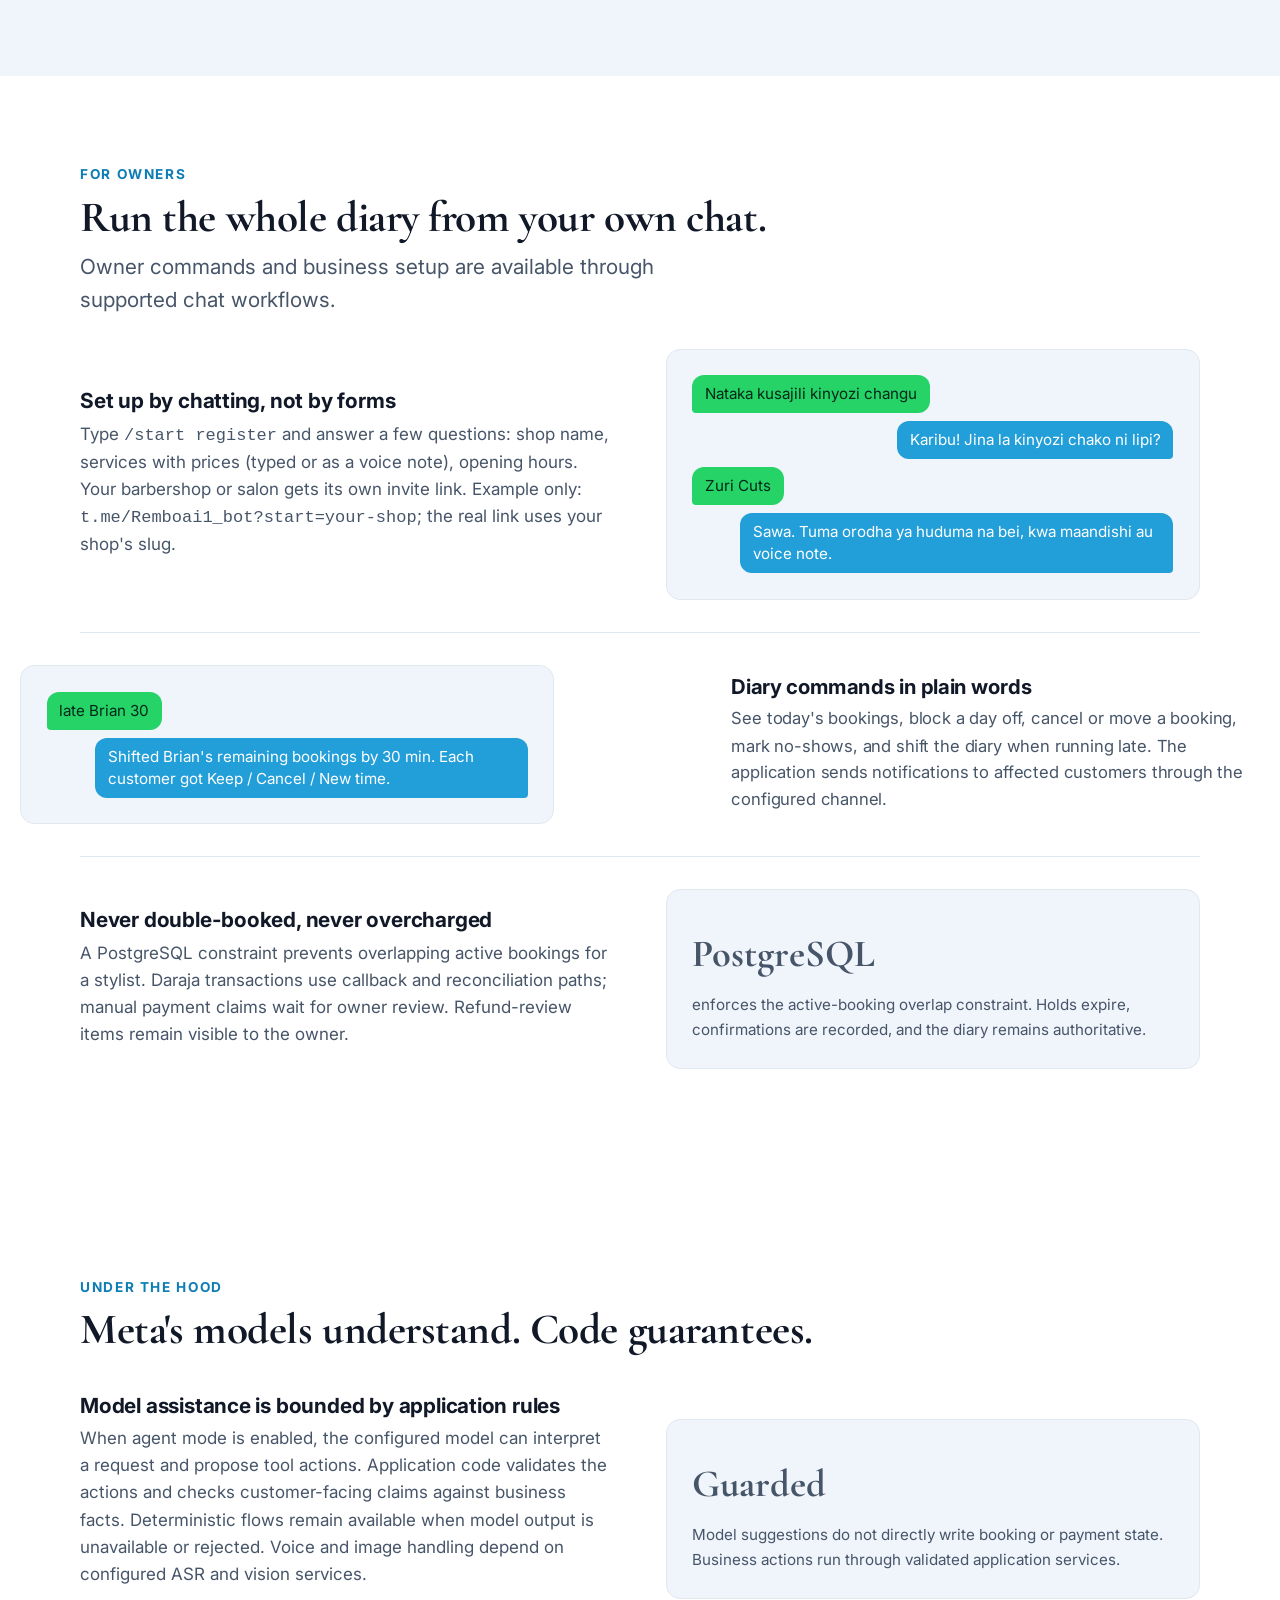
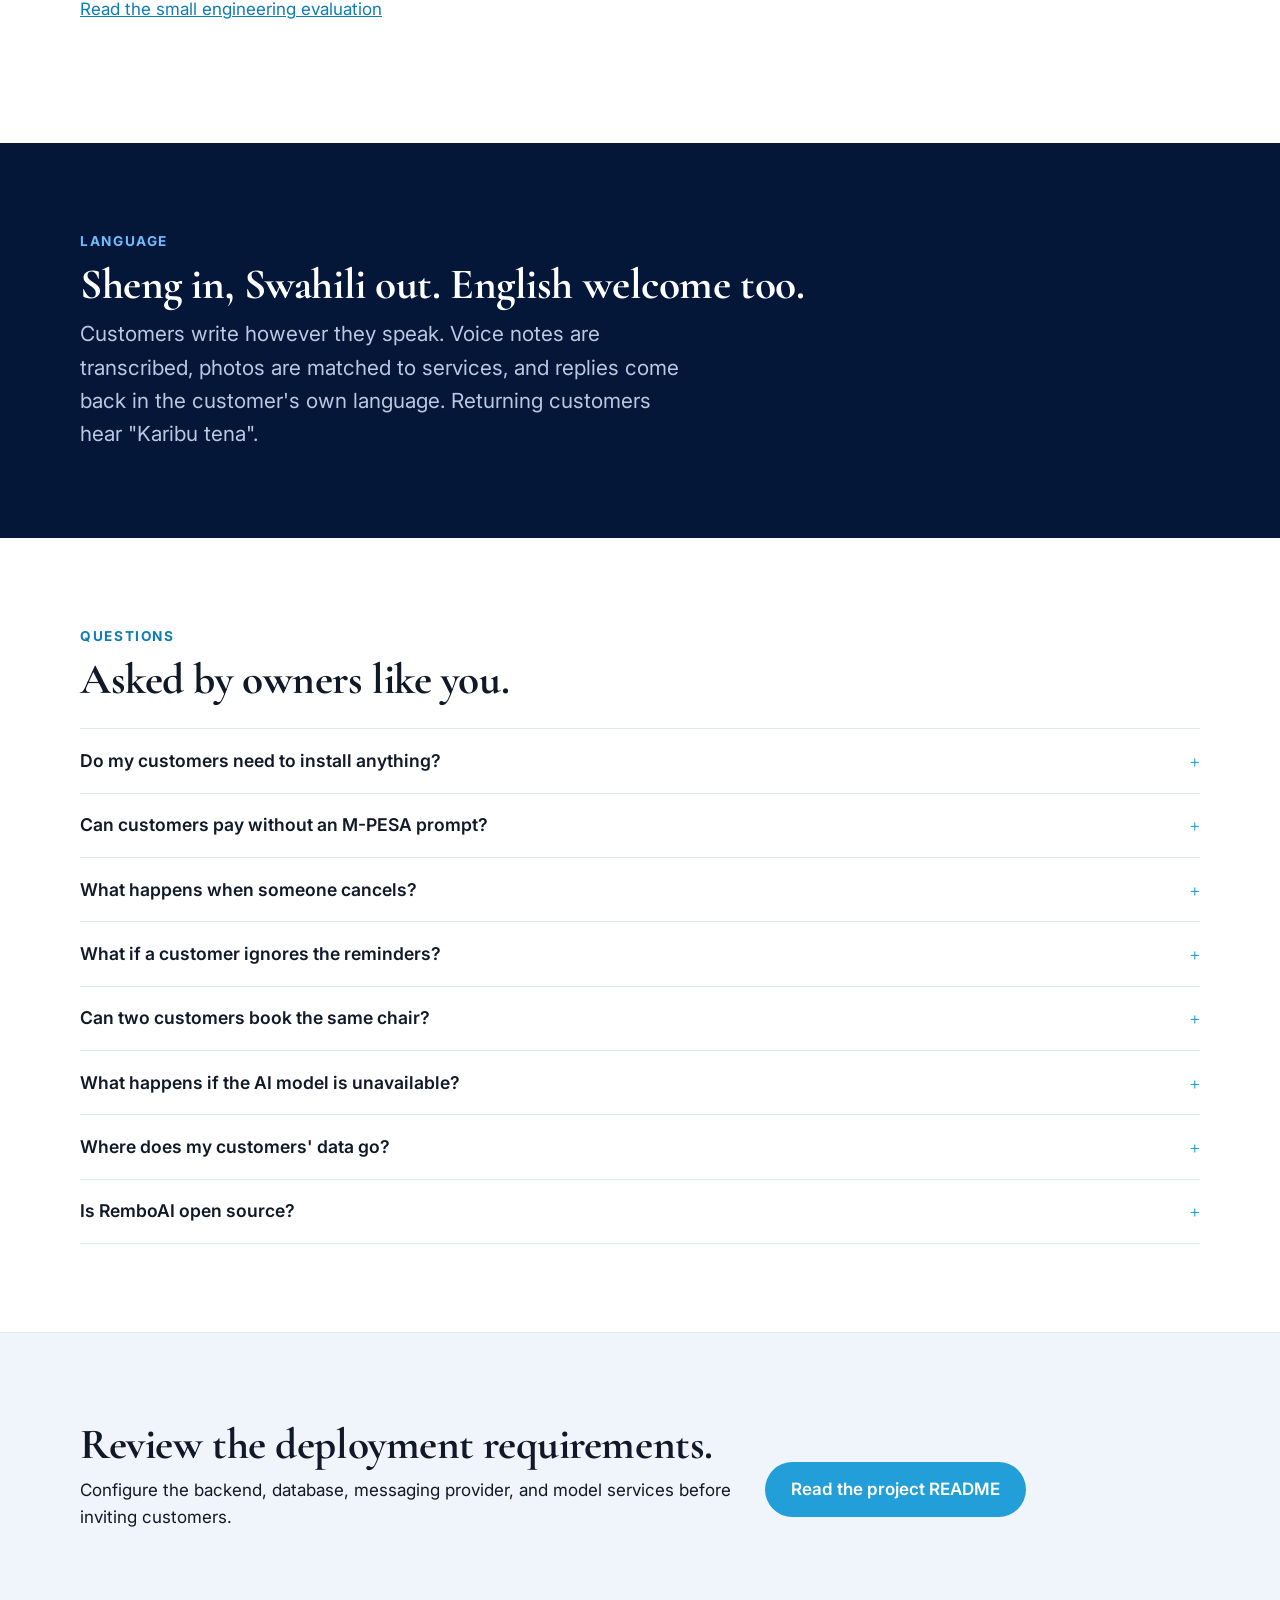
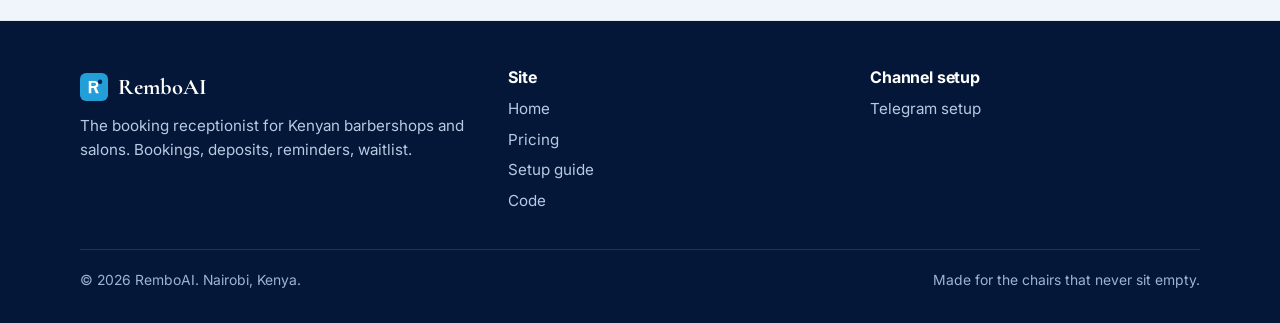
==== commit b62148fc: "docs: modernize RemboAI product documentation" ====
--- a/site/index.html
+++ b/site/index.html
@@ -5,12 +5,12 @@
 <meta name="viewport" content="width=device-width, initial-scale=1.0">
 <meta name="theme-color" content="#072352">
 <script>document.documentElement.classList.replace('no-js','js');</script>
-<title>RemboAI: Your barbershop's booking receptionist on Telegram</title>
-<meta name="description" content="RemboAI books appointments, guides M-PESA and Airtel Money deposits, sends reminders, and fills cancellations for Kenyan barbershops and salons. Your customers just chat.">
+<title>RemboAI: conversational booking for salons</title>
+<meta name="description" content="RemboAI is open-source conversational booking software for barbershops and salons, with guarded booking, payment, and owner workflows.">
 <link rel="canonical" href="https://remboai.duckdns.org/">
 <meta property="og:type" content="website">
-<meta property="og:title" content="RemboAI: Your barbershop's booking receptionist">
-<meta property="og:description" content="Bookings, M-PESA and Airtel Money deposits, reminders, and waitlist fill for barbershops and salons. Your customers just chat.">
+<meta property="og:title" content="RemboAI: conversational booking for salons">
+<meta property="og:description" content="Open-source booking software with guarded booking, payment, and owner workflows.">
 <meta property="og:url" content="https://remboai.duckdns.org/">
 <meta name="twitter:card" content="summary">
 <link rel="icon" type="image/svg+xml" href="favicon.svg">
@@ -19,7 +19,7 @@
 <link href="https://fonts.googleapis.com/css2?family=Cormorant+Garamond:wght@400;600;700&family=Inter:wght@400;500;600;700&display=swap" rel="stylesheet">
 <link rel="stylesheet" href="assets/site.css">
 <script type="application/ld+json">
-{"@context":"https://schema.org","@type":"SoftwareApplication","name":"RemboAI","applicationCategory":"BusinessApplication","operatingSystem":"Telegram","offers":{"@type":"Offer","price":"0","priceCurrency":"KES"},"description":"Chat receptionist for barbershops and salons: bookings, M-PESA and Airtel Money deposits, reminders, waitlist fill."}
+{"@context":"https://schema.org","@type":"SoftwareApplication","name":"RemboAI","applicationCategory":"BusinessApplication","operatingSystem":"Server","description":"Open-source conversational booking software for barbershops and salons."}
 </script>
 </head>
 <body>
@@ -35,9 +35,8 @@
       <a href="pricing.html">Pricing</a>
       <a href="setup.html">Setup guide</a>
       <a href="https://github.com/Greatman62k/remboai" target="_blank" rel="noopener noreferrer">Code</a>
-      
       <div class="nav-cta">
-        <a class="btn btn-primary btn-sm" href="https://t.me/Remboai1_bot">Telegram</a>
+        <a class="btn btn-primary btn-sm" href="setup.html">Setup guide</a>
       </div>
     </nav>
   </div>
@@ -50,27 +49,27 @@
     <div class="hero-orb orb-pearl" aria-hidden="true"></div>
     <div class="wrap hero-grid">
       <div class="hero-copy reveal">
-        <h1>Your barbershop booked while you cut.</h1>
-        <p class="standfirst">RemboAI is a receptionist that lives inside Telegram today, with WhatsApp built in and switching on as Meta's business verification completes. Customers write what they want in English, Swahili, or Sheng, even as a voice note, and get a confirmed booking after the configured deposit is paid.</p>
+        <h1>Booking conversations, with the diary kept in code.</h1>
+        <p class="standfirst">RemboAI is open-source booking software for barbershops and salons. Its backend includes Telegram and WhatsApp channel integrations, language-model assistance, and application-enforced booking and payment rules. A running service requires an operator-configured deployment and provider accounts.</p>
         <ul class="hero-points">
-          <li>No app to install, no links to fumble with. Just chat.</li>
-          <li>Deposits sent to your shop's chosen M-PESA or Airtel Money destination.</li>
-          <li>Cancellations offered to your waitlist within seconds.</li>
+          <li>Customers interact through the messaging channel configured by the operator.</li>
+          <li>Payment flows support configured M-PESA STK and owner-reviewed manual payment claims.</li>
+          <li>Cancellations can offer released slots to the salon's waitlist.</li>
         </ul>
         <div class="btn-row">
-          <a class="btn btn-tg" href="https://t.me/Remboai1_bot">Start on Telegram</a>
+          <a class="btn btn-tg" href="setup.html">Read the setup guide</a>
         </div>
       </div>
       <div class="chat-mock reveal d1" role="group" aria-label="Example chat: a customer books a fade for Saturday afternoon and pays a deposit">
         <header>
           <span class="chat-avatar">R</span>
-          <div><strong>Zuri Cuts bookings</strong><small>online</small></div>
+          <div><strong>Zuri Cuts bookings</strong><small>example</small></div>
         </header>
         <p class="bubble me">Nataka fade Saturday afternoon</p>
-        <p class="bubble them">Karibu tena! Nafasi za mapema za Fade:<br>1. Sat 2:00 PM na Brian<br>2. Sat 2:30 PM na Brian<br><a class="tap" href="https://t.me/Remboai1_bot" title="Try it on Telegram">Bonyeza moja</a></p>
+        <p class="bubble them">Karibu tena! Nafasi za mapema za Fade:<br>1. Sat 2:00 PM na Brian<br>2. Sat 2:30 PM na Brian<br><span class="tap">Bonyeza moja</span></p>
         <p class="bubble me">1</p>
-        <p class="bubble them">Umehifadhiwa! Lipa deposit ya KES 200 kwa M-Pesa kukamilisha.<br><a class="tap" href="https://t.me/Remboai1_bot" title="Try it on Telegram">Lipa sasa</a></p>
-        <p class="chat-caption">Example using a Daraja-enabled till, in two languages.</p>
+        <p class="bubble them">Nimehifadhi nafasi. Fuata maelekezo ya malipo yaliyowekwa na saluni.<br><span class="tap">Endelea</span></p>
+        <p class="chat-caption">Illustrative example; actual messages depend on the salon configuration.</p>
       </div>
     </div>
   </section>
@@ -78,7 +77,7 @@
   <section class="band-tint" aria-labelledby="how">
     <div class="wrap reveal">
       <p class="section-kicker">How it works</p>
-      <h2 id="how">Three steps between a message and money in your account.</h2>
+      <h2 id="how">A message becomes a booking through verified application rules.</h2>
       <ol class="steps">
         <li>
           <div><h3>The customer writes like a person</h3>
@@ -86,7 +85,7 @@
         </li>
         <li>
           <div><h3>The deposit locks the chair</h3>
-          <p>Where configured, Daraja sends an M-PESA prompt. Owners can also choose a seven-digit M-PESA till, Pochi la Biashara, direct M-PESA Send Money, or Airtel Money. The owner checks each manual transfer claim before confirming the booking.</p></div>
+          <p>Where configured, Daraja can send an M-PESA prompt. Manual M-PESA and Airtel Money routes give customers payment instructions; the owner checks each claim before confirming the payment.</p></div>
         </li>
         <li>
           <div><h3>Reminders and the waitlist do the follow-up</h3>
@@ -100,7 +99,7 @@
     <div class="wrap reveal">
       <p class="section-kicker">For owners</p>
       <h2 id="owners">Run the whole diary from your own chat.</h2>
-      <p class="lede">One phone, plain commands, instant answers. No dashboard to learn.</p>
+      <p class="lede">Owner commands and business setup are available through supported chat workflows.</p>
       <div class="feature-row">
         <div>
           <h3>Set up by chatting, not by forms</h3>
@@ -118,7 +117,7 @@
       <div class="feature-row flip">
         <div>
           <h3>Diary commands in plain words</h3>
-          <p>See today, block a day off, cancel or move a booking by customer number, mark no-shows, shift the diary when running late. Every affected customer is told personally; nobody else is bothered.</p>
+          <p>See today's bookings, block a day off, cancel or move a booking, mark no-shows, and shift the diary when running late. The application sends notifications to affected customers through the configured channel.</p>
         </div>
         <div class="feature-visual">
           <div class="mini-chat">
@@ -130,11 +129,11 @@
       <div class="feature-row">
         <div>
           <h3>Never double-booked, never overcharged</h3>
-          <p>The calendar refuses overlapping bookings no matter how fast two customers tap. Deposits are capped at the service price, every payment is reconciled, and refunds queue up for the owner to see.</p>
-        </div>
-        <div class="feature-visual">
-          <p class="stat">0</p>
-          <p>double bookings possible. Holds expire, confirmations are recorded, and the diary is the single source of truth.</p>
+          <p>A PostgreSQL constraint prevents overlapping active bookings for a stylist. Daraja transactions use callback and reconciliation paths; manual payment claims wait for owner review. Refund-review items remain visible to the owner.</p>
+        </div>
+        <div class="feature-visual">
+          <p class="stat">PostgreSQL</p>
+          <p>enforces the active-booking overlap constraint. Holds expire, confirmations are recorded, and the diary remains authoritative.</p>
         </div>
       </div>
     </div>
@@ -146,13 +145,13 @@
       <h2 id="meta">Meta's models understand. Code guarantees.</h2>
       <div class="feature-row">
         <div>
-          <h3>Muse Spark runs the conversation, and every action is checked</h3>
-          <p>Meta's Muse Spark 1.3 reads each message, searches real slots and books through guarded tools. Code validates every call, and a grounding checker blocks any price, time or "paid" the system cannot back up. Voice notes use Meta's Omnilingual ASR, and photos are read by Muse Spark vision.</p>
-          <p><a href="https://github.com/Greatman62k/remboai#measured-results">See how it was measured</a></p>
-        </div>
-        <div class="feature-visual">
-          <p class="stat">33/33</p>
-          <p>correct first actions on 33 messages written to be hard for keyword rules, against 27/33 for a keyword-rules bot. A small test that scores only the model's first move.</p>
+          <h3>Model assistance is bounded by application rules</h3>
+          <p>When agent mode is enabled, the configured model can interpret a request and propose tool actions. Application code validates the actions and checks customer-facing claims against business facts. Deterministic flows remain available when model output is unavailable or rejected. Voice and image handling depend on configured ASR and vision services.</p>
+          <p><a href="https://github.com/Greatman62k/remboai/blob/main/docs/AGENT_EVAL.md">Read the small engineering evaluation</a></p>
+        </div>
+        <div class="feature-visual">
+          <p class="stat">Guarded</p>
+          <p>Model suggestions do not directly write booking or payment state. Business actions run through validated application services.</p>
         </div>
       </div>
     </div>
@@ -173,7 +172,7 @@
       <div class="faq">
         <details>
           <summary>Do my customers need to install anything?</summary>
-          <p>Customers who already use Telegram can book there now without installing anything else. The current invite link opens our Telegram bot. WhatsApp will be available after Meta completes our business verification.</p>
+          <p>Customers use the messaging channel configured for the deployment. Telegram and WhatsApp adapters are present in the code; live availability depends on bot setup, account verification, credentials, and deployment configuration.</p>
         </details>
         <details>
           <summary>Can customers pay without an M-PESA prompt?</summary>
@@ -193,15 +192,15 @@
         </details>
         <details>
           <summary>What happens if the AI model is unavailable?</summary>
-          <p>The chat does not go silent. If the model cannot answer, or its reply fails the checks, a deterministic booking flow takes over and answers from verified facts. It is simpler, but bookings and holds still work.</p>
+          <p>When agent mode is enabled but model output is unavailable or rejected, supported requests can fall back to deterministic booking flows. Availability depends on the configured channel and application state.</p>
         </details>
         <details>
           <summary>Where does my customers' data go?</summary>
-          <p>Messages are sent to Meta's Model API to be answered. Voice notes and photos are processed in memory and not stored. Chat traces are kept for 14 days for debugging and then deleted, and a salon that has had no bookings for 14 days is removed with its data.</p>
+          <p>Model-assisted messages, voice notes, and images are sent to the configured external providers. RemboAI stores booking and operational records in its backend; retention varies by record type and configuration. Operators should review the deployment's retention settings and provider terms before using real customer data.</p>
         </details>
         <details>
           <summary>Is RemboAI open source?</summary>
-          <p>Yes, under the MIT licence. RemboAI is an open-source booking product. <a href="https://github.com/Greatman62k/remboai">Read the code on GitHub</a>.</p>
+          <p>Yes, RemboAI is open source under the MIT licence. <a href="https://github.com/Greatman62k/remboai">Read the code on GitHub</a>.</p>
         </details>
       </div>
     </div>
@@ -210,11 +209,11 @@
   <section class="cta-band" aria-labelledby="start">
     <div class="wrap reveal">
       <div>
-        <h2 id="start">Open your diary tonight.</h2>
-        <p>Registration takes a few minutes of chatting. Share your invite link tomorrow morning and take bookings by lunch.</p>
+        <h2 id="start">Review the deployment requirements.</h2>
+        <p>Configure the backend, database, messaging provider, and model services before inviting customers.</p>
       </div>
       <div class="btn-row">
-        <a class="btn btn-primary" href="https://t.me/Remboai1_bot">Start on Telegram</a>
+        <a class="btn btn-primary" href="https://github.com/Greatman62k/remboai/blob/main/README.md">Read the project README</a>
       </div>
     </div>
   </section>
@@ -229,7 +228,6 @@
           RemboAI
         </p>
         <p>The booking receptionist for Kenyan barbershops and salons. Bookings, deposits, reminders, waitlist.</p>
-        <p>Conversational booking tools for independent barbershops and salons.</p>
       </div>
       <div>
         <h3>Site</h3>
@@ -238,13 +236,12 @@
           <li><a href="pricing.html">Pricing</a></li>
           <li><a href="setup.html">Setup guide</a></li>
           <li><a href="https://github.com/Greatman62k/remboai" target="_blank" rel="noopener noreferrer">Code</a></li>
-          <li></li>
         </ul>
       </div>
       <div>
-        <h3>Talk to us</h3>
+        <h3>Channel setup</h3>
         <ul>
-          <li><a href="https://t.me/Remboai1_bot">Telegram bot</a></li>
+          <li><a href="https://github.com/Greatman62k/remboai/blob/main/docs/TELEGRAM.md">Telegram setup</a></li>
         </ul>
       </div>
     </div>
